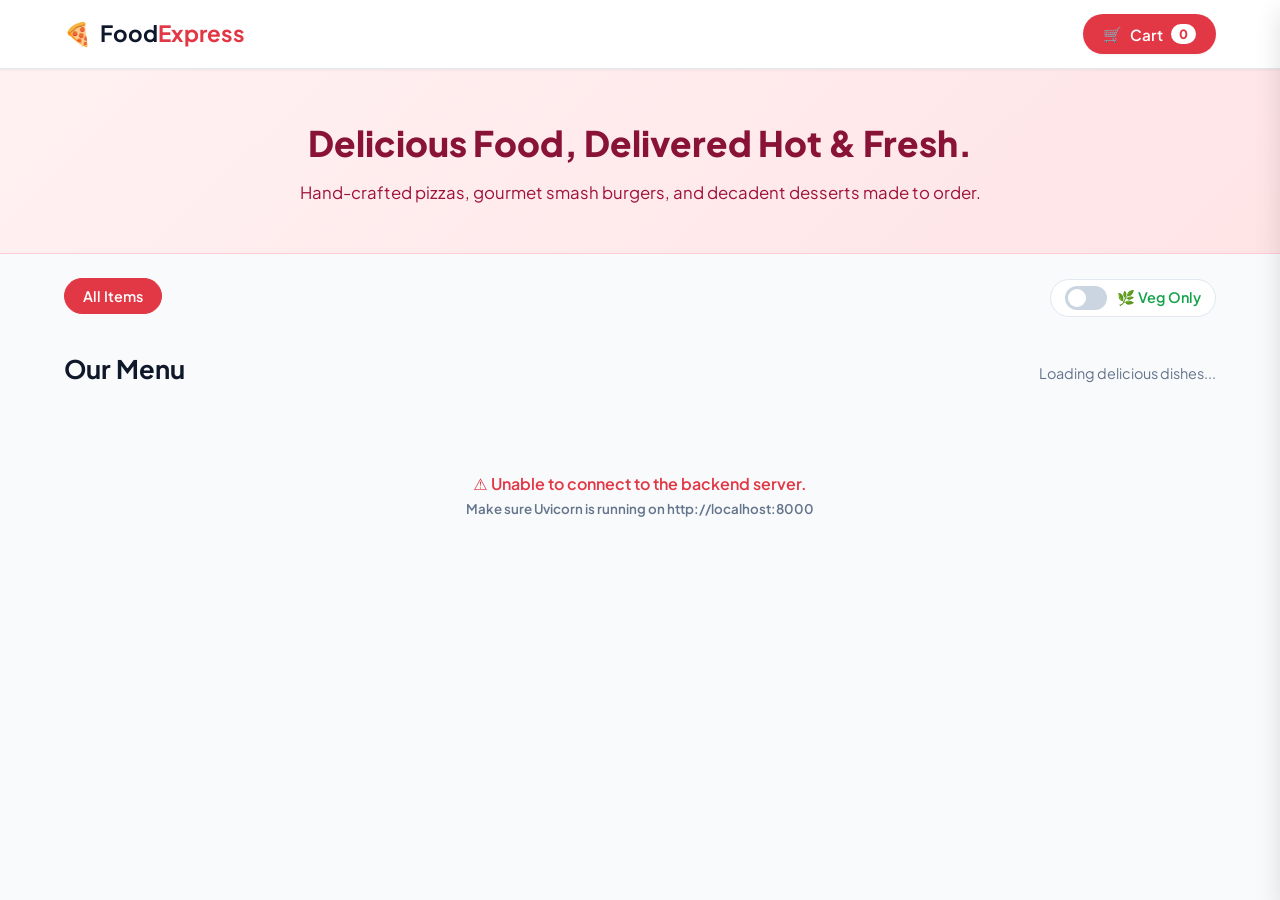
==== frontend/index.html @ b8f6a7b8 "Frontend updated" ====
<!DOCTYPE html>
<html lang="en">

<head>
    <!-- Browser settings and character encoding -->
    <meta charset="UTF-8">
    <meta name="viewport" content="width=device-width, initial-scale=1.0">
    <title>FoodExpress | Fresh & Fast Food Delivery</title>

    <!-- Clean Google Font: Plus Jakarta Sans -->
    <link rel="preconnect" href="https://fonts.googleapis.com">
    <link rel="preconnect" href="https://fonts.gstatic.com" crossorigin>
    <link href="https://fonts.googleapis.com/css2?family=Plus+Jakarta+Sans:wght@400;500;600;700;800&display=swap"
        rel="stylesheet">

    <!-- Link to our CSS stylesheets -->
    <link rel="stylesheet" href="css/style.css">
    <link rel="stylesheet" href="css/responsive.css">
</head>

<body>

    <!-- ========================================================= -->
    <!-- 1. NAVIGATION BAR (Brand Logo + Cart Button)               -->
    <!-- ========================================================= -->
    <header class="navbar">
        <div class="nav-container">
            <a href="index.html" class="brand">
                <span class="brand-icon">🍕</span>
                <span class="brand-name">Food<strong>Express</strong></span>
            </a>

            <!-- Cart Button with an item counter badge -->
            <button id="cart-toggle-btn" class="cart-btn" aria-label="Open Shopping Cart">
                <span class="cart-icon">🛒</span>
                <span class="cart-text">Cart</span>
                <span id="cart-count-badge" class="badge">0</span>
            </button>
        </div>
    </header>

    <!-- ========================================================= -->
    <!-- 2. HERO BANNER                                            -->
    <!-- ========================================================= -->
    <section class="hero-section">
        <div class="hero-content">
            <h1>Delicious Food, Delivered Hot & Fresh.</h1>
            <p>Hand-crafted pizzas, gourmet smash burgers, and decadent desserts made to order.</p>
        </div>
    </section>

    <!-- ========================================================= -->
    <!-- 3. CONTROLS BAR (Category Filter Tabs + Veg Toggle)        -->
    <!-- ========================================================= -->
    <section class="controls-section">
        <div class="controls-container">

            <!-- Category tabs will be rendered here dynamically by menu.js -->
            <nav id="category-tabs" class="category-tabs" aria-label="Food Categories">
                <button class="tab-btn active" data-category-id="">All Items</button>
                <!-- JavaScript will automatically inject our seeded categories here! -->
            </nav>

            <!-- Veg-Only Toggle Switch -->
            <div class="filter-toggle">
                <label class="switch">
                    <input type="checkbox" id="veg-only-checkbox">
                    <span class="slider"></span>
                </label>
                <span class="toggle-label">🌿 Veg Only</span>
            </div>

        </div>
    </section>

    <!-- ========================================================= -->
    <!-- 4. MENU GRID (Where our dishes from MySQL will appear)    -->
    <!-- ========================================================= -->
    <main class="main-content">
        <div class="section-header">
            <h2 id="current-category-title">Our Menu</h2>
            <span id="items-count-label" class="items-count">Loading delicious dishes...</span>
        </div>

        <!-- This empty container will be filled with food cards by menu.js! -->
        <div id="menu-grid" class="menu-grid">
            <!-- Loading state placeholder -->
            <div class="loading-state">
                <p>Connecting to kitchen...</p>
            </div>
        </div>
    </main>

    <!-- ========================================================= -->
    <!-- 5. SHOPPING CART DRAWER (Slides in from the right)         -->
    <!-- ========================================================= -->
    <!-- Background backdrop overlay (dims the screen when cart is open) -->
    <div id="cart-backdrop" class="cart-backdrop hidden"></div>

    <!-- The sliding drawer container -->
    <aside id="cart-drawer" class="cart-drawer closed">

        <!-- Drawer Header -->
        <div class="drawer-header">
            <h3>Your Shopping Cart</h3>
            <button id="close-cart-btn" class="close-btn" aria-label="Close Cart">&times;</button>
        </div>

        <!-- Cart Items List (populated dynamically by cart.js) -->
        <div id="cart-items-container" class="cart-items">
            <div class="empty-cart-state">
                <span class="empty-icon">🍽️</span>
                <p>Your cart is empty.</p>
                <small>Add some tasty dishes from the menu!</small>
            </div>
        </div>

        <!-- Drawer Footer (Pricing Summary & Checkout Link) -->
        <div class="drawer-footer">
            <div class="price-row">
                <span>Subtotal</span>
                <span id="cart-subtotal">$0.00</span>
            </div>
            <div class="price-row">
                <span>Delivery Fee</span>
                <span class="free-delivery">FREE</span>
            </div>
            <div class="price-row total-row">
                <span>Total Amount</span>
                <span id="cart-total">$0.00</span>
            </div>

            <!-- Button leading to the checkout.html page -->
            <a href="checkout.html" id="proceed-checkout-btn" class="place-order-btn">
                <span>Proceed to Checkout • </span>
                <span id="btn-total-amount">$0.00</span>
            </a>
        </div>

    </aside>

    <!-- ========================================================= -->
    <!-- 6. JAVASCRIPT LOGIC (In order of dependency!)              -->
    <!-- ========================================================= -->
    <!-- 1. api.js sets up backend connection -->
    <script src="js/api.js"></script>
    <!-- 2. cart.js manages cart storage & drawer -->
    <script src="js/cart.js"></script>
    <!-- 3. menu.js fetches items from API & renders cards -->
    <script src="js/menu.js"></script>
</body>

</html>
---- frontend/css/style.css ----
/* =============================================================
   1. GLOBAL RESET & DESIGN VARIABLES
   ============================================================= */
/* CSS Variables: A single place to change brand colors and fonts */
:root {
    --primary: #E23744;
    /* Appetizing vibrant restaurant red */
    --primary-hover: #C5222F;
    /* Darker red when hovering buttons */
    --veg-color: #16A34A;
    /* Fresh green for vegetarian food */
    --nonveg-color: #DC2626;
    /* Red badge for non-veg */
    --bg-page: #F8FAFC;
    /* Soft light-gray background */
    --surface: #FFFFFF;
    /* Pure white for cards & navbar */
    --text-main: #0F172A;
    /* Dark slate for readable text */
    --text-muted: #64748B;
    /* Gray for secondary subtitles */
    --border: #E2E8F0;
    /* Subtle dividing border line */
    --shadow-sm: 0 1px 3px rgba(0, 0, 0, 0.06);
    --shadow-md: 0 4px 12px rgba(0, 0, 0, 0.08);
    --shadow-lg: 0 10px 25px rgba(0, 0, 0, 0.12);
    --radius-sm: 8px;
    --radius-md: 12px;
    --radius-lg: 18px;
    --font-family: 'Plus Jakarta Sans', system-ui, -apple-system, sans-serif;
}

/* Universal reset: Makes padding and margins behave consistently */
* {
    margin: 0;
    padding: 0;
    box-sizing: border-box;
}

body {
    font-family: var(--font-family);
    background-color: var(--bg-page);
    color: var(--text-main);
    line-height: 1.5;
    overflow-x: hidden;
}

/* =============================================================
   2. NAVIGATION BAR
   ============================================================= */
.navbar {
    position: sticky;
    top: 0;
    z-index: 100;
    background-color: var(--surface);
    border-bottom: 1px solid var(--border);
    box-shadow: var(--shadow-sm);
}

.nav-container {
    max-width: 1200px;
    margin: 0 auto;
    padding: 14px 24px;
    display: flex;
    /* Flexbox: Logo on left, Cart on right */
    justify-content: space-between;
    /* Pushes them to opposite ends */
    align-items: center;
}

.brand {
    display: flex;
    align-items: center;
    gap: 8px;
    text-decoration: none;
    /* Removes blue underline from link */
    color: var(--text-main);
    font-size: 1.4rem;
    font-weight: 700;
}

.brand strong {
    color: var(--primary);
    /* Highlights "Express" in red */
}

.cart-btn {
    background-color: var(--primary);
    color: white;
    border: none;
    padding: 10px 20px;
    border-radius: 9999px;
    /* Pill-shaped rounded button */
    font-family: inherit;
    font-weight: 600;
    font-size: 0.95rem;
    display: flex;
    align-items: center;
    gap: 8px;
    cursor: pointer;
    box-shadow: var(--shadow-sm);
    transition: background-color 0.2s, transform 0.1s;
}

.cart-btn:hover {
    background-color: var(--primary-hover);
    transform: translateY(-1px);
    /* Subtle lift when mouse hovers */
}

.badge {
    background-color: white;
    color: var(--primary);
    font-size: 0.8rem;
    font-weight: 800;
    padding: 2px 8px;
    border-radius: 9999px;
}

/* =============================================================
   3. HERO BANNER
   ============================================================= */
.hero-section {
    background: linear-gradient(135deg, #FFF1F2 0%, #FFE4E6 100%);
    padding: 48px 24px;
    text-align: center;
    border-bottom: 1px solid #FECDD3;
}

.hero-content {
    max-width: 700px;
    margin: 0 auto;
}

.hero-section h1 {
    font-size: 2.2rem;
    font-weight: 800;
    color: #881337;
    margin-bottom: 10px;
}

.hero-section p {
    color: #9F1239;
    font-size: 1.05rem;
}

/* =============================================================
   4. CONTROLS BAR (Category Tabs & Veg Toggle)
   ============================================================= */
.controls-section {
    max-width: 1200px;
    margin: 24px auto 0;
    padding: 0 24px;
}

.controls-container {
    display: flex;
    justify-content: space-between;
    align-items: center;
    gap: 16px;
    flex-wrap: wrap;
    /* Wraps on smaller mobile screens */
}

.category-tabs {
    display: flex;
    gap: 8px;
    overflow-x: auto;
    padding-bottom: 4px;
}

.tab-btn {
    background: var(--surface);
    border: 1px solid var(--border);
    padding: 8px 18px;
    border-radius: 9999px;
    font-family: inherit;
    font-weight: 600;
    font-size: 0.9rem;
    color: var(--text-muted);
    cursor: pointer;
    white-space: nowrap;
    transition: all 0.2s;
}

.tab-btn:hover {
    border-color: var(--primary);
    color: var(--primary);
}

.tab-btn.active {
    background-color: var(--primary);
    border-color: var(--primary);
    color: white;
    /* Active category tab is red */
}

/* Modern Veg-Only Toggle Switch */
.filter-toggle {
    display: flex;
    align-items: center;
    gap: 10px;
    background: var(--surface);
    padding: 6px 14px;
    border: 1px solid var(--border);
    border-radius: 9999px;
}

.toggle-label {
    font-size: 0.9rem;
    font-weight: 600;
    color: var(--veg-color);
}

.switch {
    position: relative;
    display: inline-block;
    width: 42px;
    height: 24px;
}

.switch input {
    opacity: 0;
    width: 0;
    height: 0;
}

.slider {
    position: absolute;
    cursor: pointer;
    inset: 0;
    background-color: #CBD5E1;
    border-radius: 24px;
    transition: 0.3s;
}

.slider:before {
    position: absolute;
    content: "";
    height: 18px;
    width: 18px;
    left: 3px;
    bottom: 3px;
    background-color: white;
    border-radius: 50%;
    transition: 0.3s;
}

input:checked+.slider {
    background-color: var(--veg-color);
}

input:checked+.slider:before {
    transform: translateX(18px);
    /* Slide circle to the right */
}

/* =============================================================
   5. MENU GRID & DISH CARDS
   ============================================================= */
.main-content {
    max-width: 1200px;
    margin: 32px auto 60px;
    padding: 0 24px;
}

.section-header {
    display: flex;
    justify-content: space-between;
    align-items: baseline;
    margin-bottom: 24px;
}

.section-header h2 {
    font-size: 1.6rem;
    font-weight: 700;
}

.items-count {
    font-size: 0.9rem;
    color: var(--text-muted);
}

/* The Grid: 3-column shelf that auto-adapts to screen width */
.menu-grid {
    display: grid;
    grid-template-columns: repeat(auto-fill, minmax(280px, 1fr));
    gap: 24px;
}

/* Individual Dish Card */
.food-card {
    background-color: var(--surface);
    border: 1px solid var(--border);
    border-radius: var(--radius-md);
    overflow: hidden;
    /* Crops image cleanly to rounded corners */
    box-shadow: var(--shadow-sm);
    display: flex;
    flex-direction: column;
    transition: transform 0.2s, box-shadow 0.2s;
}

.food-card:hover {
    transform: translateY(-4px);
    /* Floating effect on hover */
    box-shadow: var(--shadow-md);
}

.card-img-wrapper {
    position: relative;
    width: 100%;
    height: 190px;
    background-color: #E2E8F0;
}

.card-img {
    width: 100%;
    height: 100%;
    object-fit: cover;
    /* Prevents photo from stretching or distorting */
}

.veg-badge {
    position: absolute;
    top: 12px;
    left: 12px;
    font-size: 0.75rem;
    font-weight: 700;
    padding: 4px 8px;
    border-radius: 6px;
    background: rgba(255, 255, 255, 0.95);
    box-shadow: var(--shadow-sm);
}

.veg-badge.veg {
    color: var(--veg-color);
    border: 1px solid var(--veg-color);
}

.veg-badge.non-veg {
    color: var(--nonveg-color);
    border: 1px solid var(--nonveg-color);
}

.card-body {
    padding: 16px;
    display: flex;
    flex-direction: column;
    flex-grow: 1;
    /* Pushes the button to the bottom evenly */
}

.dish-name {
    font-size: 1.15rem;
    font-weight: 700;
    margin-bottom: 6px;
}

.dish-desc {
    font-size: 0.88rem;
    color: var(--text-muted);
    margin-bottom: 16px;
    flex-grow: 1;
    /* Keeps all card heights uniform */
}

.card-footer {
    display: flex;
    justify-content: space-between;
    align-items: center;
    border-top: 1px solid #F1F5F9;
    padding-top: 12px;
}

.dish-price {
    font-size: 1.25rem;
    font-weight: 800;
    color: var(--text-main);
}

.add-btn {
    background-color: white;
    color: var(--primary);
    border: 1.5px solid var(--primary);
    padding: 8px 18px;
    border-radius: 8px;
    font-family: inherit;
    font-weight: 700;
    font-size: 0.9rem;
    cursor: pointer;
    transition: all 0.2s;
}

.add-btn:hover {
    background-color: var(--primary);
    color: white;
}

/* =============================================================
   6. SLIDING CART DRAWER
   ============================================================= */
.cart-backdrop {
    position: fixed;
    inset: 0;
    background: rgba(15, 23, 42, 0.5);
    /* Dims the background */
    z-index: 200;
    transition: opacity 0.3s;
}

.cart-backdrop.hidden {
    opacity: 0;
    pointer-events: none;
    /* Clicks pass through when hidden */
}

.cart-drawer {
    position: fixed;
    top: 0;
    right: 0;
    width: 100%;
    max-width: 420px;
    height: 100vh;
    background-color: var(--surface);
    box-shadow: var(--shadow-lg);
    z-index: 210;
    display: flex;
    flex-direction: column;
    transition: transform 0.35s cubic-bezier(0.16, 1, 0.3, 1);
}

/* When closed, slide 100% off the right edge of the screen */
.cart-drawer.closed {
    transform: translateX(100%);
}

/* When opened, slide back to position 0 */
.cart-drawer.open {
    transform: translateX(0);
}

.drawer-header {
    padding: 20px 24px;
    display: flex;
    justify-content: space-between;
    align-items: center;
    border-bottom: 1px solid var(--border);
}

.drawer-header h3 {
    font-size: 1.2rem;
    font-weight: 700;
}

.close-btn {
    background: none;
    border: none;
    font-size: 1.6rem;
    color: var(--text-muted);
    cursor: pointer;
}

.cart-items {
    flex-grow: 1;
    overflow-y: auto;
    /* Allows cart to scroll if many items */
    padding: 20px 24px;
}

.cart-item-row {
    display: flex;
    justify-content: space-between;
    align-items: center;
    padding: 12px 0;
    border-bottom: 1px solid #F1F5F9;
}

.item-info h4 {
    font-size: 0.95rem;
    font-weight: 600;
    margin-bottom: 4px;
}

.item-info span {
    font-size: 0.85rem;
    color: var(--text-muted);
}

.qty-controls {
    display: flex;
    align-items: center;
    gap: 8px;
    background: #F1F5F9;
    padding: 4px 8px;
    border-radius: 6px;
}

.qty-btn {
    background: none;
    border: none;
    font-size: 1.1rem;
    font-weight: 700;
    cursor: pointer;
    color: var(--text-main);
    padding: 0 4px;
}

.drawer-footer {
    padding: 20px 24px;
    border-top: 1px solid var(--border);
    background-color: #FAFAFA;
}

.price-row {
    display: flex;
    justify-content: space-between;
    font-size: 0.9rem;
    color: var(--text-muted);
    margin-bottom: 6px;
}

.price-row.total-row {
    font-size: 1.2rem;
    font-weight: 800;
    color: var(--text-main);
    border-top: 1px dashed var(--border);
    padding-top: 10px;
    margin-top: 10px;
    margin-bottom: 16px;
}

.free-delivery {
    color: var(--veg-color);
    font-weight: 700;
}

.place-order-btn {
    display: block;
    width: 100%;
    text-align: center;
    text-decoration: none;
    background-color: var(--primary);
    color: white;
    padding: 14px;
    border-radius: var(--radius-md);
    font-weight: 700;
    font-size: 1.05rem;
    transition: background-color 0.2s;
}

.place-order-btn:hover {
    background-color: var(--primary-hover);
}

.empty-cart-state {
    text-align: center;
    padding: 60px 0;
    color: var(--text-muted);
}

.empty-icon {
    font-size: 3rem;
    display: block;
    margin-bottom: 10px;
}

/* =============================================================
   7. MODAL & UTILITY CLASSES
   ============================================================= */
.hidden {
    display: none !important;
}

.loading-state {
    grid-column: 1 / -1;
    /* Span full width of the grid */
    text-align: center;
    padding: 60px;
    color: var(--text-muted);
    font-weight: 600;
}

/* =============================================================
   8. CHECKOUT PAGE STYLING
   ============================================================= */
.back-link {
    color: var(--text-muted);
    text-decoration: none;
    font-weight: 600;
    font-size: 0.9rem;
    transition: color 0.2s;
}

.back-link:hover {
    color: var(--primary);
}

.checkout-main {
    max-width: 1100px;
    margin: 36px auto 60px;
    padding: 0 24px;
}

.checkout-header {
    margin-bottom: 28px;
}

.checkout-header h1 {
    font-size: 2rem;
    font-weight: 800;
    margin-bottom: 6px;
}

.checkout-header p {
    color: var(--text-muted);
}

.checkout-grid {
    display: grid;
    grid-template-columns: 1.4fr 1fr;
    gap: 32px;
    align-items: start;
}

.checkout-card {
    background: var(--surface);
    border: 1px solid var(--border);
    border-radius: var(--radius-md);
    padding: 24px;
    box-shadow: var(--shadow-sm);
}

.checkout-card h3 {
    font-size: 1.2rem;
    font-weight: 700;
    margin-bottom: 20px;
    padding-bottom: 12px;
    border-bottom: 1px solid #F1F5F9;
}

.form-group {
    margin-bottom: 18px;
}

.form-group label {
    display: block;
    font-size: 0.88rem;
    font-weight: 600;
    color: var(--text-main);
    margin-bottom: 6px;
}

.form-group input,
.form-group textarea {
    width: 100%;
    padding: 11px 14px;
    border: 1.5px solid var(--border);
    border-radius: var(--radius-sm);
    font-family: inherit;
    font-size: 0.95rem;
    color: var(--text-main);
    background: #FCFDFF;
    transition: border-color 0.2s, box-shadow 0.2s;
}

.form-group input:focus,
.form-group textarea:focus {
    outline: none;
    border-color: var(--primary);
    box-shadow: 0 0 0 3px rgba(226, 55, 68, 0.12);
}

.form-row {
    display: grid;
    grid-template-columns: 1fr 1fr;
    gap: 16px;
}

.error-msg {
    color: var(--nonveg-color);
    font-size: 0.8rem;
    margin-top: 4px;
    display: block;
}

.payment-options {
    display: flex;
    flex-direction: column;
    gap: 10px;
}

.payment-option {
    display: flex;
    align-items: center;
    gap: 12px;
    padding: 12px 16px;
    border: 1.5px solid var(--border);
    border-radius: var(--radius-sm);
    cursor: pointer;
    transition: all 0.2s;
}

.payment-option.selected {
    border-color: var(--primary);
    background: #FFF1F2;
}

.payment-option.disabled {
    opacity: 0.5;
    cursor: not-allowed;
}

.payment-icon {
    font-size: 1.3rem;
}

.payment-text {
    font-size: 0.95rem;
    font-weight: 600;
}

.checkout-items-list {
    max-height: 280px;
    overflow-y: auto;
    margin-bottom: 20px;
}

.checkout-item-row {
    display: flex;
    justify-content: space-between;
    align-items: center;
    padding: 10px 0;
    border-bottom: 1px solid #F1F5F9;
}

.checkout-item-info h4 {
    font-size: 0.95rem;
    font-weight: 600;
    margin-bottom: 2px;
}

.checkout-item-info span {
    font-size: 0.85rem;
    color: var(--text-muted);
}

.checkout-item-price {
    font-weight: 700;
    font-size: 0.95rem;
}

.checkout-pricing {
    border-top: 1px solid var(--border);
    padding-top: 14px;
    margin-bottom: 18px;
}

.guarantee-box {
    background: #F8FAFC;
    border: 1px dashed var(--border);
    padding: 12px;
    border-radius: var(--radius-sm);
    display: flex;
    align-items: center;
    gap: 10px;
    color: var(--text-muted);
}

.checkout-submit-btn {
    border: none;
    cursor: pointer;
}
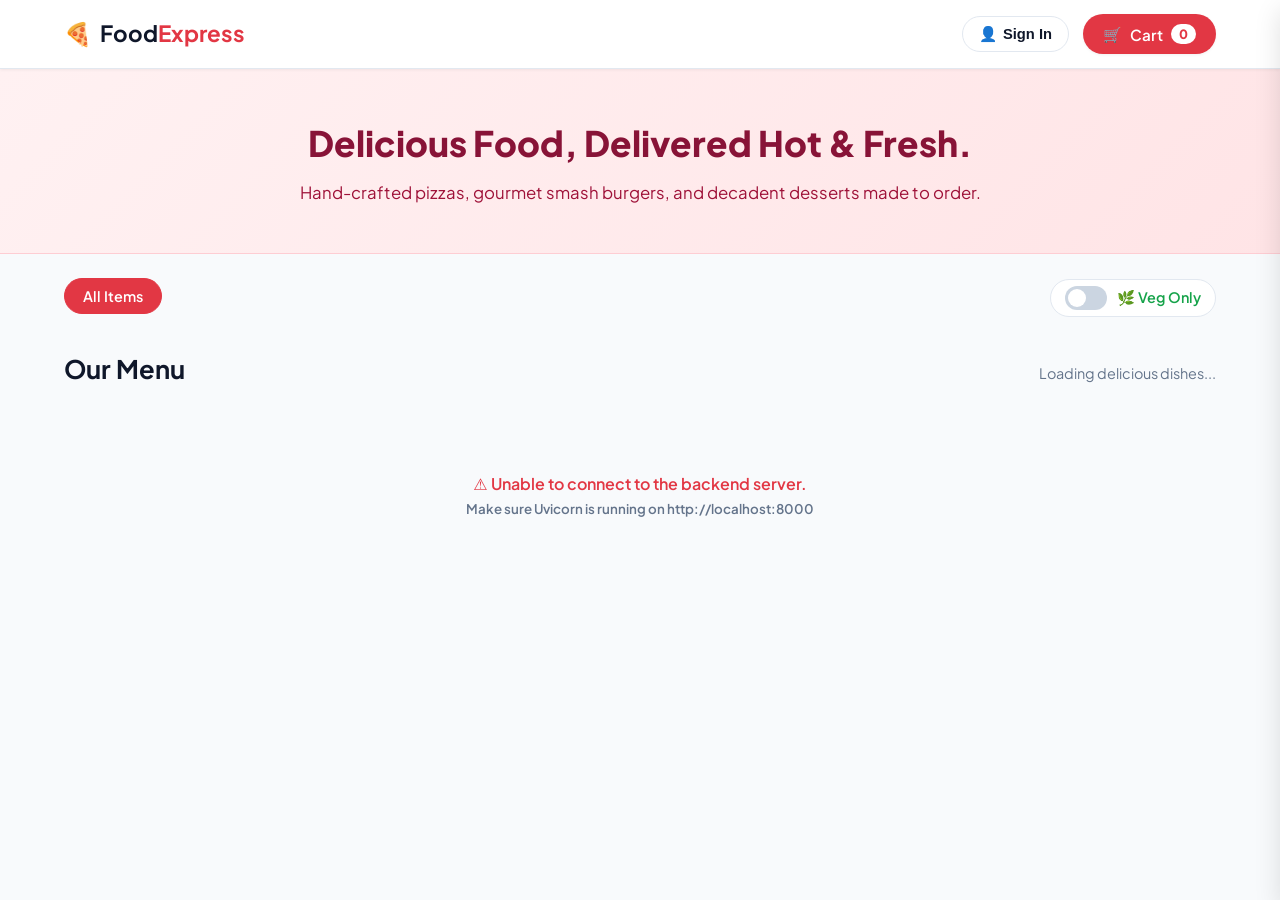
==== commit 665069de: "Added RBAC" ====
--- a/frontend/index.html
+++ b/frontend/index.html
@@ -21,7 +21,7 @@
 <body>
 
     <!-- ========================================================= -->
-    <!-- 1. NAVIGATION BAR (Brand Logo + Cart Button)               -->
+    <!-- 1. NAVIGATION BAR (Brand Logo + User Profile + Cart)       -->
     <!-- ========================================================= -->
     <header class="navbar">
         <div class="nav-container">
@@ -30,12 +30,23 @@
                 <span class="brand-name">Food<strong>Express</strong></span>
             </a>
 
-            <!-- Cart Button with an item counter badge -->
-            <button id="cart-toggle-btn" class="cart-btn" aria-label="Open Shopping Cart">
-                <span class="cart-icon">🛒</span>
-                <span class="cart-text">Cart</span>
-                <span id="cart-count-badge" class="badge">0</span>
-            </button>
+            <!-- Right-side actions: User Account + Cart -->
+            <div class="nav-actions">
+                <!-- Dynamically populated by auth.js: shows Sign In OR User Profile Dropdown -->
+                <div id="auth-nav-container">
+                    <button id="open-auth-btn" class="btn-login">
+                        <span>👤</span>
+                        <span>Sign In</span>
+                    </button>
+                </div>
+
+                <!-- Cart Button with an item counter badge -->
+                <button id="cart-toggle-btn" class="cart-btn" aria-label="Open Shopping Cart">
+                    <span class="cart-icon">🛒</span>
+                    <span class="cart-text">Cart</span>
+                    <span id="cart-count-badge" class="badge">0</span>
+                </button>
+            </div>
         </div>
     </header>
 
@@ -58,7 +69,6 @@
             <!-- Category tabs will be rendered here dynamically by menu.js -->
             <nav id="category-tabs" class="category-tabs" aria-label="Food Categories">
                 <button class="tab-btn active" data-category-id="">All Items</button>
-                <!-- JavaScript will automatically inject our seeded categories here! -->
             </nav>
 
             <!-- Veg-Only Toggle Switch -->
@@ -82,9 +92,8 @@
             <span id="items-count-label" class="items-count">Loading delicious dishes...</span>
         </div>
 
-        <!-- This empty container will be filled with food cards by menu.js! -->
+        <!-- Populated with food cards by menu.js -->
         <div id="menu-grid" class="menu-grid">
-            <!-- Loading state placeholder -->
             <div class="loading-state">
                 <p>Connecting to kitchen...</p>
             </div>
@@ -94,19 +103,14 @@
     <!-- ========================================================= -->
     <!-- 5. SHOPPING CART DRAWER (Slides in from the right)         -->
     <!-- ========================================================= -->
-    <!-- Background backdrop overlay (dims the screen when cart is open) -->
     <div id="cart-backdrop" class="cart-backdrop hidden"></div>
 
-    <!-- The sliding drawer container -->
     <aside id="cart-drawer" class="cart-drawer closed">
-
-        <!-- Drawer Header -->
         <div class="drawer-header">
             <h3>Your Shopping Cart</h3>
             <button id="close-cart-btn" class="close-btn" aria-label="Close Cart">&times;</button>
         </div>
 
-        <!-- Cart Items List (populated dynamically by cart.js) -->
         <div id="cart-items-container" class="cart-items">
             <div class="empty-cart-state">
                 <span class="empty-icon">🍽️</span>
@@ -115,7 +119,6 @@
             </div>
         </div>
 
-        <!-- Drawer Footer (Pricing Summary & Checkout Link) -->
         <div class="drawer-footer">
             <div class="price-row">
                 <span>Subtotal</span>
@@ -130,23 +133,87 @@
                 <span id="cart-total">$0.00</span>
             </div>
 
-            <!-- Button leading to the checkout.html page -->
             <a href="checkout.html" id="proceed-checkout-btn" class="place-order-btn">
                 <span>Proceed to Checkout • </span>
                 <span id="btn-total-amount">$0.00</span>
             </a>
         </div>
-
     </aside>
 
     <!-- ========================================================= -->
-    <!-- 6. JAVASCRIPT LOGIC (In order of dependency!)              -->
-    <!-- ========================================================= -->
-    <!-- 1. api.js sets up backend connection -->
+    <!-- 6. AUTHENTICATION POPUP MODAL (LOGIN & SIGN UP)           -->
+    <!-- ========================================================= -->
+    <div id="auth-modal" class="modal-backdrop">
+        <div class="modal-dialog">
+            <button id="close-auth-modal-btn" class="modal-close-btn" aria-label="Close">&times;</button>
+
+            <!-- Tab switches: Sign In vs Sign Up -->
+            <div class="modal-tabs">
+                <button id="tab-login-btn" class="modal-tab-btn active">Sign In</button>
+                <button id="tab-register-btn" class="modal-tab-btn">Create Account</button>
+            </div>
+
+            <div class="modal-body">
+                <!-- Error banner if credentials fail -->
+                <div id="auth-error-banner" class="auth-error-banner"></div>
+
+                <!-- 1. LOGIN FORM -->
+                <form id="login-form" class="auth-form">
+                    <div class="form-field">
+                        <label for="login-email">Email Address</label>
+                        <input type="email" id="login-email" required placeholder="alice@example.com">
+                    </div>
+                    <div class="form-field">
+                        <label for="login-password">Password</label>
+                        <input type="password" id="login-password" required placeholder="••••••••">
+                    </div>
+                    <button type="submit" class="btn-auth-submit">Sign In</button>
+
+                    <!-- 1-Click Quick Demo Buttons -->
+                    <div class="demo-accounts-box">
+                        <span class="demo-title">⚡ 1-Click Demo Login</span>
+                        <div class="demo-pills">
+                            <button type="button" class="demo-pill" id="demo-customer-btn">👤 Customer (Alice)</button>
+                            <button type="button" class="demo-pill admin" id="demo-admin-btn">🍳 Kitchen Staff
+                                (Admin)</button>
+                        </div>
+                    </div>
+                </form>
+
+                <!-- 2. REGISTRATION FORM (Hidden by default) -->
+                <form id="register-form" class="auth-form hidden">
+                    <div class="form-field">
+                        <label for="reg-name">Full Name</label>
+                        <input type="text" id="reg-name" required placeholder="Your Name">
+                    </div>
+                    <div class="form-field">
+                        <label for="reg-email">Email Address</label>
+                        <input type="email" id="reg-email" required placeholder="you@example.com">
+                    </div>
+                    <div class="form-field">
+                        <label for="reg-phone">Phone Number (Optional)</label>
+                        <input type="tel" id="reg-phone" placeholder="9876543210">
+                    </div>
+                    <div class="form-field">
+                        <label for="reg-password">Password (Min 6 characters)</label>
+                        <input type="password" id="reg-password" required minlength="6" placeholder="••••••••">
+                    </div>
+                    <button type="submit" class="btn-auth-submit">Create Account</button>
+                </form>
+            </div>
+        </div>
+    </div>
+
+    <!-- ========================================================= -->
+    <!-- 7. JAVASCRIPT LOGIC (In order of dependency!)              -->
+    <!-- ========================================================= -->
+    <!-- 1. api.js sets up backend connection & JWT session -->
     <script src="js/api.js"></script>
-    <!-- 2. cart.js manages cart storage & drawer -->
+    <!-- 2. auth.js manages login popup and user navbar -->
+    <script src="js/auth.js"></script>
+    <!-- 3. cart.js manages cart storage & drawer -->
     <script src="js/cart.js"></script>
-    <!-- 3. menu.js fetches items from API & renders cards -->
+    <!-- 4. menu.js fetches items from API & renders cards -->
     <script src="js/menu.js"></script>
 </body>
 
--- a/frontend/css/style.css
+++ b/frontend/css/style.css
@@ -770,4 +770,578 @@
 .checkout-submit-btn {
     border: none;
     cursor: pointer;
+}
+
+/* =============================================================
+   9. ORDER TRACKING PAGE STYLING
+   ============================================================= */
+.tracking-main {
+    max-width: 1000px;
+    margin: 36px auto 60px;
+    padding: 0 24px;
+}
+
+.tracking-header {
+    text-align: center;
+    margin-bottom: 32px;
+}
+
+.success-badge {
+    display: inline-block;
+    background: #ECFDF5;
+    color: var(--veg-color);
+    font-weight: 700;
+    font-size: 0.9rem;
+    padding: 6px 14px;
+    border-radius: 9999px;
+    border: 1px solid #A7F3D0;
+    margin-bottom: 12px;
+}
+
+.tracking-header h1 {
+    font-size: 2.2rem;
+    font-weight: 800;
+    margin-bottom: 6px;
+}
+
+.tracking-header p {
+    color: var(--text-muted);
+}
+
+/* 4-Stage Stepper */
+.stepper-card {
+    background: var(--surface);
+    border: 1px solid var(--border);
+    border-radius: var(--radius-md);
+    padding: 32px 24px;
+    margin-bottom: 32px;
+    box-shadow: var(--shadow-sm);
+}
+
+.stepper-track {
+    display: flex;
+    align-items: center;
+    justify-content: space-between;
+    max-width: 800px;
+    margin: 0 auto;
+}
+
+.step-item {
+    display: flex;
+    flex-direction: column;
+    align-items: center;
+    text-align: center;
+    gap: 8px;
+    opacity: 0.4;
+    transition: opacity 0.3s;
+}
+
+.step-item.active {
+    opacity: 1;
+}
+
+.step-circle {
+    width: 52px;
+    height: 52px;
+    border-radius: 50%;
+    background: #F1F5F9;
+    border: 2px solid #CBD5E1;
+    display: flex;
+    align-items: center;
+    justify-content: center;
+    font-size: 1.5rem;
+    transition: all 0.3s;
+}
+
+.step-item.active .step-circle {
+    background: #FFF1F2;
+    border-color: var(--primary);
+    transform: scale(1.08);
+}
+
+.step-label strong {
+    display: block;
+    font-size: 0.95rem;
+    color: var(--text-main);
+}
+
+.step-label small {
+    font-size: 0.78rem;
+    color: var(--text-muted);
+}
+
+.step-line {
+    flex-grow: 1;
+    height: 3px;
+    background: #E2E8F0;
+    margin: 0 12px;
+    position: relative;
+    top: -16px;
+}
+
+.step-line.active {
+    background: var(--primary);
+}
+
+/* Tracking Details & Receipt Grid */
+.tracking-details-grid {
+    display: grid;
+    grid-template-columns: 1fr 1fr;
+    gap: 28px;
+}
+
+.tracking-card {
+    background: var(--surface);
+    border: 1px solid var(--border);
+    border-radius: var(--radius-md);
+    padding: 24px;
+    box-shadow: var(--shadow-sm);
+}
+
+.tracking-card h3 {
+    font-size: 1.2rem;
+    font-weight: 700;
+    margin-bottom: 18px;
+    padding-bottom: 10px;
+    border-bottom: 1px solid #F1F5F9;
+}
+
+.details-list {
+    display: flex;
+    flex-direction: column;
+    gap: 14px;
+}
+
+.detail-row {
+    display: flex;
+    flex-direction: column;
+    gap: 2px;
+}
+
+.detail-label {
+    font-size: 0.82rem;
+    font-weight: 600;
+    color: var(--text-muted);
+    text-transform: uppercase;
+    letter-spacing: 0.5px;
+}
+
+.receipt-items-list {
+    display: flex;
+    flex-direction: column;
+    gap: 12px;
+    margin-bottom: 20px;
+}
+
+.receipt-item-row {
+    display: flex;
+    justify-content: space-between;
+    align-items: center;
+    padding: 8px 0;
+    border-bottom: 1px solid #F8FAFC;
+}
+
+.receipt-item-row small {
+    display: block;
+    color: var(--text-muted);
+}
+
+.receipt-total-box {
+    border-top: 1px solid var(--border);
+    padding-top: 14px;
+}
+
+/* =============================================================
+   12. AUTHENTICATION MODAL & USER NAVBAR STYLES
+   ============================================================= */
+
+/* Navbar right-side actions container (Auth + Cart side by side) */
+.nav-actions {
+    display: flex;
+    align-items: center;
+    gap: 14px;
+}
+
+/* Sign In button in navbar */
+.btn-login {
+    background-color: transparent;
+    color: var(--text-main);
+    border: 1px solid var(--border);
+    padding: 8px 16px;
+    font-size: 0.92rem;
+    font-weight: 600;
+    border-radius: 999px;
+    cursor: pointer;
+    transition: all 0.2s ease;
+    display: flex;
+    align-items: center;
+    gap: 6px;
+}
+
+.btn-login:hover {
+    background-color: #F1F5F9;
+    border-color: #CBD5E1;
+}
+
+/* User Profile button in navbar (Shown when logged in) */
+.user-menu-container {
+    position: relative;
+}
+
+.user-menu-btn {
+    background-color: #F1F5F9;
+    border: 1px solid var(--border);
+    padding: 6px 14px 6px 8px;
+    border-radius: 999px;
+    display: flex;
+    align-items: center;
+    gap: 8px;
+    cursor: pointer;
+    font-weight: 600;
+    font-size: 0.9rem;
+    color: var(--text-main);
+    transition: background 0.2s ease;
+}
+
+.user-menu-btn:hover {
+    background-color: #E2E8F0;
+}
+
+.user-avatar {
+    width: 28px;
+    height: 28px;
+    background-color: var(--primary);
+    color: white;
+    border-radius: 50%;
+    display: flex;
+    align-items: center;
+    justify-content: center;
+    font-size: 0.8rem;
+    font-weight: 700;
+}
+
+/* Dropdown Menu attached to User Profile */
+.user-dropdown {
+    position: absolute;
+    top: calc(100% + 8px);
+    right: 0;
+    width: 210px;
+    background-color: var(--surface);
+    border: 1px solid var(--border);
+    border-radius: var(--radius-md);
+    box-shadow: var(--shadow-lg);
+    padding: 8px 0;
+    display: none;
+    /* Toggled by JavaScript */
+    flex-direction: column;
+    z-index: 1000;
+}
+
+.user-dropdown.show {
+    display: flex;
+}
+
+.dropdown-header {
+    padding: 10px 16px;
+    border-bottom: 1px solid var(--border);
+}
+
+.dropdown-user-name {
+    font-weight: 700;
+    font-size: 0.95rem;
+    color: var(--text-main);
+}
+
+.dropdown-user-email {
+    font-size: 0.78rem;
+    color: var(--text-muted);
+    word-break: break-all;
+}
+
+.dropdown-item {
+    padding: 10px 16px;
+    color: var(--text-main);
+    text-decoration: none;
+    font-size: 0.9rem;
+    font-weight: 500;
+    display: flex;
+    align-items: center;
+    gap: 10px;
+    transition: background 0.15s ease;
+    cursor: pointer;
+    background: none;
+    border: none;
+    width: 100%;
+    text-align: left;
+}
+
+.dropdown-item:hover {
+    background-color: #F8FAFC;
+    color: var(--primary);
+}
+
+.dropdown-item.admin-link {
+    color: #7C3AED;
+    font-weight: 600;
+}
+
+.dropdown-item.admin-link:hover {
+    background-color: #F5F3FF;
+}
+
+.dropdown-divider {
+    height: 1px;
+    background-color: var(--border);
+    margin: 6px 0;
+}
+
+.dropdown-item.logout {
+    color: var(--nonveg-color);
+}
+
+.dropdown-item.logout:hover {
+    background-color: #FEF2F2;
+}
+
+/* =============================================================
+   13. AUTH POPUP MODAL (LOGIN & REGISTRATION)
+   ============================================================= */
+
+.modal-backdrop {
+    position: fixed;
+    top: 0;
+    left: 0;
+    width: 100vw;
+    height: 100vh;
+    background-color: rgba(15, 23, 42, 0.6);
+    backdrop-filter: blur(4px);
+    z-index: 2000;
+    display: flex;
+    align-items: center;
+    justify-content: center;
+    opacity: 0;
+    visibility: hidden;
+    transition: opacity 0.25s ease, visibility 0.25s ease;
+}
+
+.modal-backdrop.open {
+    opacity: 1;
+    visibility: visible;
+}
+
+.modal-dialog {
+    background-color: var(--surface);
+    width: 90%;
+    max-width: 420px;
+    border-radius: var(--radius-lg);
+    box-shadow: var(--shadow-lg);
+    overflow: hidden;
+    transform: translateY(20px) scale(0.97);
+    transition: transform 0.25s cubic-bezier(0.16, 1, 0.3, 1);
+}
+
+.modal-backdrop.open .modal-dialog {
+    transform: translateY(0) scale(1);
+}
+
+/* Modal Tab Header (Sign In vs Register toggle) */
+.modal-tabs {
+    display: flex;
+    border-bottom: 1px solid var(--border);
+    background-color: #F8FAFC;
+}
+
+.modal-tab-btn {
+    flex: 1;
+    padding: 14px;
+    background: transparent;
+    border: none;
+    border-bottom: 2px solid transparent;
+    font-size: 0.95rem;
+    font-weight: 600;
+    color: var(--text-muted);
+    cursor: pointer;
+    transition: all 0.2s ease;
+}
+
+.modal-tab-btn.active {
+    color: var(--primary);
+    border-bottom-color: var(--primary);
+    background-color: var(--surface);
+}
+
+.modal-body {
+    padding: 24px;
+}
+
+.modal-close-btn {
+    position: absolute;
+    top: 14px;
+    right: 16px;
+    background: transparent;
+    border: none;
+    font-size: 1.5rem;
+    color: var(--text-muted);
+    cursor: pointer;
+    line-height: 1;
+}
+
+.modal-close-btn:hover {
+    color: var(--text-main);
+}
+
+/* Form Styles inside Modal */
+.auth-form {
+    display: flex;
+    flex-direction: column;
+    gap: 14px;
+}
+
+.auth-form.hidden {
+    display: none;
+}
+
+.form-field {
+    display: flex;
+    flex-direction: column;
+    gap: 6px;
+}
+
+.form-field label {
+    font-size: 0.85rem;
+    font-weight: 600;
+    color: var(--text-main);
+}
+
+.form-field input {
+    padding: 10px 14px;
+    border: 1px solid var(--border);
+    border-radius: var(--radius-sm);
+    font-family: inherit;
+    font-size: 0.95rem;
+    outline: none;
+    transition: border-color 0.2s ease, box-shadow 0.2s ease;
+}
+
+.form-field input:focus {
+    border-color: var(--primary);
+    box-shadow: 0 0 0 3px rgba(226, 55, 68, 0.15);
+}
+
+/* Error message banner inside modal */
+.auth-error-banner {
+    background-color: #FEF2F2;
+    border: 1px solid #FCA5A5;
+    color: #991B1B;
+    padding: 10px 14px;
+    border-radius: var(--radius-sm);
+    font-size: 0.88rem;
+    display: none;
+}
+
+.auth-error-banner.show {
+    display: block;
+}
+
+.btn-auth-submit {
+    background-color: var(--primary);
+    color: white;
+    border: none;
+    padding: 12px;
+    border-radius: var(--radius-sm);
+    font-size: 1rem;
+    font-weight: 700;
+    cursor: pointer;
+    margin-top: 6px;
+    transition: background 0.2s ease;
+}
+
+.btn-auth-submit:hover {
+    background-color: var(--primary-hover);
+}
+
+/* Demo account shortcut pills (allows 1-click test logins!) */
+.demo-accounts-box {
+    margin-top: 18px;
+    padding-top: 14px;
+    border-top: 1px dashed var(--border);
+    display: flex;
+    flex-direction: column;
+    gap: 8px;
+}
+
+.demo-title {
+    font-size: 0.78rem;
+    font-weight: 700;
+    color: var(--text-muted);
+    text-transform: uppercase;
+    letter-spacing: 0.5px;
+}
+
+.demo-pills {
+    display: flex;
+    gap: 8px;
+}
+
+.demo-pill {
+    flex: 1;
+    background-color: #F1F5F9;
+    border: 1px solid var(--border);
+    padding: 6px 8px;
+    border-radius: var(--radius-sm);
+    font-size: 0.78rem;
+    cursor: pointer;
+    text-align: center;
+    font-weight: 600;
+    transition: all 0.2s ease;
+}
+
+.demo-pill:hover {
+    background-color: #E2E8F0;
+    border-color: #CBD5E1;
+}
+
+.demo-pill.admin {
+    color: #6D28D9;
+    background-color: #F5F3FF;
+    border-color: #DDD6FE;
+}
+
+.demo-pill.admin:hover {
+    background-color: #EDE9FE;
+}
+
+/* =============================================================
+   14. SHARED STATUS BADGES (Customer History & Kitchen Portal)
+   ============================================================= */
+.status-pill {
+    display: inline-flex;
+    align-items: center;
+    gap: 5px;
+    padding: 4px 10px;
+    border-radius: 999px;
+    font-size: 0.78rem;
+    font-weight: 700;
+    text-transform: uppercase;
+    letter-spacing: 0.5px;
+}
+
+.status-pending {
+    background-color: #FEF3C7;
+    color: #92400E;
+}
+
+.status-preparing {
+    background-color: #DBEAFE;
+    color: #1E40AF;
+}
+
+.status-out_for_delivery {
+    background-color: #E0E7FF;
+    color: #3730A3;
+}
+
+.status-delivered {
+    background-color: #DCFCE7;
+    color: #166534;
 }
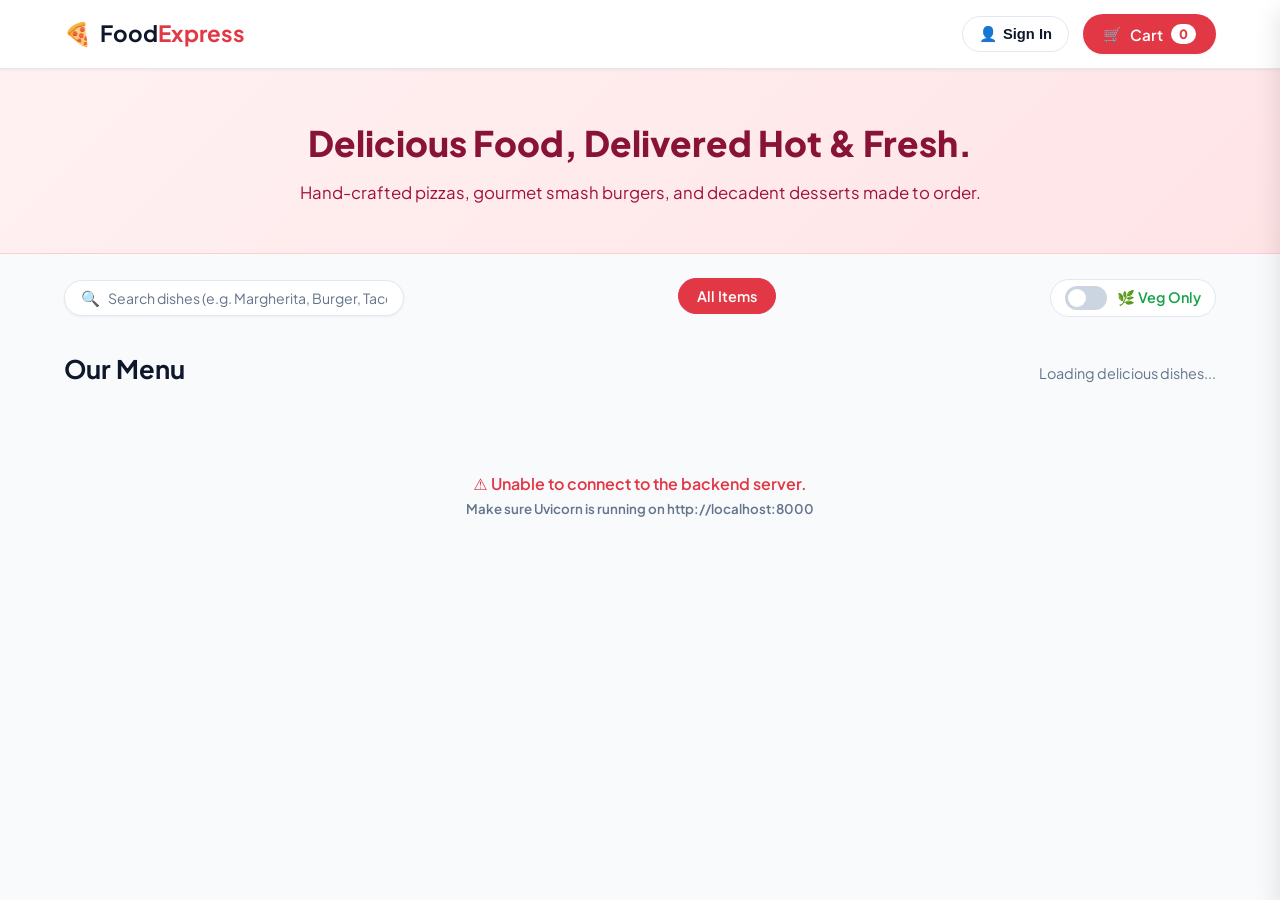
==== commit fc1ee00b: "Updated admin UI" ====
--- a/frontend/index.html
+++ b/frontend/index.html
@@ -12,6 +12,9 @@
     <link rel="preconnect" href="https://fonts.gstatic.com" crossorigin>
     <link href="https://fonts.googleapis.com/css2?family=Plus+Jakarta+Sans:wght@400;500;600;700;800&display=swap"
         rel="stylesheet">
+
+    <!-- Official Google Identity Services SDK -->
+    <script src="https://accounts.google.com/gsi/client" async defer></script>
 
     <!-- Link to our CSS stylesheets -->
     <link rel="stylesheet" href="css/style.css">
@@ -61,10 +64,20 @@
     </section>
 
     <!-- ========================================================= -->
-    <!-- 3. CONTROLS BAR (Category Filter Tabs + Veg Toggle)        -->
+    <!-- 3. CONTROLS BAR (Search + Category Filter Tabs + Veg Toggle) -->
     <!-- ========================================================= -->
     <section class="controls-section">
         <div class="controls-container">
+
+            <!-- Real-time Live Menu Dish Search Bar -->
+            <div class="search-box">
+                <span class="search-icon">🔍</span>
+                <input type="text" id="dish-search-input"
+                    placeholder="Search dishes (e.g. Margherita, Burger, Tacos)..." autocomplete="off"
+                    aria-label="Search dishes">
+                <button type="button" id="clear-search-btn" class="clear-search-btn hidden"
+                    aria-label="Clear search">&times;</button>
+            </div>
 
             <!-- Category tabs will be rendered here dynamically by menu.js -->
             <nav id="category-tabs" class="category-tabs" aria-label="Food Categories">
@@ -92,7 +105,7 @@
             <span id="items-count-label" class="items-count">Loading delicious dishes...</span>
         </div>
 
-        <!-- Populated with food cards by menu.js -->
+        <!-- Populated with 80 food cards by menu.js -->
         <div id="menu-grid" class="menu-grid">
             <div class="loading-state">
                 <p>Connecting to kitchen...</p>
@@ -141,65 +154,46 @@
     </aside>
 
     <!-- ========================================================= -->
-    <!-- 6. AUTHENTICATION POPUP MODAL (LOGIN & SIGN UP)           -->
+    <!-- 6. AUTHENTICATION POPUP MODAL (PURE GOOGLE SSO)           -->
     <!-- ========================================================= -->
     <div id="auth-modal" class="modal-backdrop">
-        <div class="modal-dialog">
+        <div class="modal-dialog sso-modal-dialog">
             <button id="close-auth-modal-btn" class="modal-close-btn" aria-label="Close">&times;</button>
 
-            <!-- Tab switches: Sign In vs Sign Up -->
-            <div class="modal-tabs">
-                <button id="tab-login-btn" class="modal-tab-btn active">Sign In</button>
-                <button id="tab-register-btn" class="modal-tab-btn">Create Account</button>
-            </div>
-
-            <div class="modal-body">
-                <!-- Error banner if credentials fail -->
+            <div class="modal-body sso-modal-body">
+                <!-- Clean Brand Header & Informative Subtitle -->
+                <div class="sso-header">
+                    <span class="sso-brand-icon">🍕</span>
+                    <h2 class="sso-title">Welcome to FoodExpress</h2>
+                    <p class="sso-subtitle">
+                        Sign in with your verified Google account to track live orders and manage your deliveries.
+                    </p>
+                </div>
+
+                <!-- Error banner if verification fails -->
                 <div id="auth-error-banner" class="auth-error-banner"></div>
 
-                <!-- 1. LOGIN FORM -->
-                <form id="login-form" class="auth-form">
-                    <div class="form-field">
-                        <label for="login-email">Email Address</label>
-                        <input type="email" id="login-email" required placeholder="alice@example.com">
-                    </div>
-                    <div class="form-field">
-                        <label for="login-password">Password</label>
-                        <input type="password" id="login-password" required placeholder="••••••••">
-                    </div>
-                    <button type="submit" class="btn-auth-submit">Sign In</button>
-
-                    <!-- 1-Click Quick Demo Buttons -->
-                    <div class="demo-accounts-box">
-                        <span class="demo-title">⚡ 1-Click Demo Login</span>
-                        <div class="demo-pills">
-                            <button type="button" class="demo-pill" id="demo-customer-btn">👤 Customer (Alice)</button>
-                            <button type="button" class="demo-pill admin" id="demo-admin-btn">🍳 Kitchen Staff
-                                (Admin)</button>
-                        </div>
-                    </div>
-                </form>
-
-                <!-- 2. REGISTRATION FORM (Hidden by default) -->
-                <form id="register-form" class="auth-form hidden">
-                    <div class="form-field">
-                        <label for="reg-name">Full Name</label>
-                        <input type="text" id="reg-name" required placeholder="Your Name">
-                    </div>
-                    <div class="form-field">
-                        <label for="reg-email">Email Address</label>
-                        <input type="email" id="reg-email" required placeholder="you@example.com">
-                    </div>
-                    <div class="form-field">
-                        <label for="reg-phone">Phone Number (Optional)</label>
-                        <input type="tel" id="reg-phone" placeholder="9876543210">
-                    </div>
-                    <div class="form-field">
-                        <label for="reg-password">Password (Min 6 characters)</label>
-                        <input type="password" id="reg-password" required minlength="6" placeholder="••••••••">
-                    </div>
-                    <button type="submit" class="btn-auth-submit">Create Account</button>
-                </form>
+                <!-- Primary 1-Click Google SSO Button -->
+                <div class="google-auth-box">
+                    <button type="button" id="google-signin-btn" class="btn-google-sso">
+                        <svg class="google-icon" viewBox="0 0 48 48" width="22" height="22">
+                            <path fill="#EA4335"
+                                d="M24 9.5c3.54 0 6.71 1.22 9.21 3.6l6.85-6.85C35.9 2.38 30.47 0 24 0 14.62 0 6.51 5.38 2.56 13.22l7.98 6.19C12.43 13.72 17.74 9.5 24 9.5z" />
+                            <path fill="#4285F4"
+                                d="M46.98 24.55c0-1.57-.15-3.09-.38-4.55H24v9.02h12.94c-.58 2.96-2.26 5.48-4.78 7.18l7.73 6c4.51-4.18 7.09-10.36 7.09-17.65z" />
+                            <path fill="#FBBC05"
+                                d="M10.53 28.59c-.48-1.45-.76-2.99-.76-4.59s.27-3.14.76-4.59l-7.98-6.19C.92 16.46 0 20.12 0 24c0 3.88.92 7.54 2.56 10.79l7.97-6.2z" />
+                            <path fill="#34A853"
+                                d="M24 48c6.48 0 11.93-2.13 15.89-5.81l-7.73-6c-2.15 1.45-4.92 2.3-8.16 2.3-6.26 0-11.57-4.22-13.47-9.91l-7.98 6.19C6.51 42.62 14.62 48 24 48z" />
+                        </svg>
+                        <span>Continue with Google</span>
+                    </button>
+                </div>
+
+                <div class="sso-trust-badge">
+                    <span>🔒</span>
+                    <span>Protected by Google Identity Services • No passwords stored</span>
+                </div>
             </div>
         </div>
     </div>
@@ -207,13 +201,9 @@
     <!-- ========================================================= -->
     <!-- 7. JAVASCRIPT LOGIC (In order of dependency!)              -->
     <!-- ========================================================= -->
-    <!-- 1. api.js sets up backend connection & JWT session -->
     <script src="js/api.js"></script>
-    <!-- 2. auth.js manages login popup and user navbar -->
     <script src="js/auth.js"></script>
-    <!-- 3. cart.js manages cart storage & drawer -->
     <script src="js/cart.js"></script>
-    <!-- 4. menu.js fetches items from API & renders cards -->
     <script src="js/menu.js"></script>
 </body>
 
--- a/frontend/css/style.css
+++ b/frontend/css/style.css
@@ -145,7 +145,7 @@
 }
 
 /* =============================================================
-   4. CONTROLS BAR (Category Tabs & Veg Toggle)
+   4. CONTROLS BAR (Search Bar, Category Tabs & Veg Toggle)
    ============================================================= */
 .controls-section {
     max-width: 1200px;
@@ -159,14 +159,83 @@
     align-items: center;
     gap: 16px;
     flex-wrap: wrap;
-    /* Wraps on smaller mobile screens */
-}
-
+}
+
+/* --- Real-Time Live Menu Search Bar --- */
+.search-box {
+    position: relative;
+    display: flex;
+    align-items: center;
+    min-width: 260px;
+    max-width: 340px;
+    flex: 1 1 260px;
+    background: var(--surface);
+    border: 1px solid var(--border);
+    border-radius: 9999px;
+    padding: 6px 16px;
+    transition: border-color 0.2s ease, box-shadow 0.2s ease;
+    box-shadow: var(--shadow-sm);
+}
+
+.search-box:focus-within {
+    border-color: var(--primary);
+    box-shadow: 0 0 0 3px rgba(226, 55, 68, 0.12);
+}
+
+.search-icon {
+    font-size: 0.95rem;
+    margin-right: 8px;
+    color: var(--text-muted);
+    user-select: none;
+}
+
+.search-box input {
+    width: 100%;
+    border: none;
+    outline: none;
+    background: transparent;
+    font-family: inherit;
+    font-size: 0.9rem;
+    color: var(--text-main);
+}
+
+.search-box input::placeholder {
+    color: var(--text-muted);
+    font-size: 0.88rem;
+}
+
+.clear-search-btn {
+    background: none;
+    border: none;
+    cursor: pointer;
+    font-size: 1.25rem;
+    color: var(--text-muted);
+    padding: 0 4px;
+    line-height: 1;
+    transition: color 0.15s ease;
+}
+
+.clear-search-btn:hover {
+    color: var(--primary);
+}
+
+.clear-search-btn.hidden {
+    display: none;
+}
+
+/* --- Category Navigation Tabs --- */
 .category-tabs {
     display: flex;
     gap: 8px;
     overflow-x: auto;
     padding-bottom: 4px;
+    scrollbar-width: none;
+    /* Firefox */
+}
+
+.category-tabs::-webkit-scrollbar {
+    display: none;
+    /* Chrome, Safari, Edge */
 }
 
 .tab-btn {
@@ -192,10 +261,9 @@
     background-color: var(--primary);
     border-color: var(--primary);
     color: white;
-    /* Active category tab is red */
-}
-
-/* Modern Veg-Only Toggle Switch */
+}
+
+/* --- Modern Veg-Only Toggle Switch --- */
 .filter-toggle {
     display: flex;
     align-items: center;
@@ -252,7 +320,30 @@
 
 input:checked+.slider:before {
     transform: translateX(18px);
-    /* Slide circle to the right */
+}
+
+/* --- Mobile Responsiveness for Controls Bar (Screens <= 768px) --- */
+@media (max-width: 768px) {
+    .controls-container {
+        flex-direction: column;
+        align-items: stretch;
+        gap: 12px;
+    }
+
+    .search-box {
+        max-width: 100%;
+        min-width: 100%;
+    }
+
+    .category-tabs {
+        width: 100%;
+        overflow-x: auto;
+        -webkit-overflow-scrolling: touch;
+    }
+
+    .filter-toggle {
+        align-self: flex-start;
+    }
 }
 
 /* =============================================================
@@ -1018,6 +1109,15 @@
     justify-content: center;
     font-size: 0.8rem;
     font-weight: 700;
+    overflow: hidden;
+    /* Ensures circular crop for Google profile photos! */
+}
+
+.user-avatar img {
+    width: 100%;
+    height: 100%;
+    border-radius: 50%;
+    object-fit: cover;
 }
 
 /* Dropdown Menu attached to User Profile */
@@ -1260,55 +1360,170 @@
     background-color: var(--primary-hover);
 }
 
-/* Demo account shortcut pills (allows 1-click test logins!) */
-.demo-accounts-box {
-    margin-top: 18px;
-    padding-top: 14px;
-    border-top: 1px dashed var(--border);
-    display: flex;
-    flex-direction: column;
-    gap: 8px;
-}
-
-.demo-title {
+/* =============================================================
+   13. AUTH POPUP MODAL (PURE GOOGLE SINGLE SIGN-ON)
+   ============================================================= */
+
+.modal-backdrop {
+    position: fixed;
+    top: 0;
+    left: 0;
+    width: 100vw;
+    height: 100vh;
+    background-color: rgba(15, 23, 42, 0.65);
+    backdrop-filter: blur(5px);
+    z-index: 2000;
+    display: flex;
+    align-items: center;
+    justify-content: center;
+    opacity: 0;
+    visibility: hidden;
+    transition: opacity 0.25s ease, visibility 0.25s ease;
+}
+
+.modal-backdrop.open {
+    opacity: 1;
+    visibility: visible;
+}
+
+.sso-modal-dialog {
+    position: relative;
+    background-color: var(--surface);
+    width: 90%;
+    max-width: 400px;
+    border-radius: var(--radius-lg);
+    box-shadow: 0 20px 40px -15px rgba(0, 0, 0, 0.25);
+    overflow: hidden;
+    transform: translateY(20px) scale(0.97);
+    transition: transform 0.25s cubic-bezier(0.16, 1, 0.3, 1);
+    border: 1px solid var(--border);
+}
+
+.modal-backdrop.open .sso-modal-dialog {
+    transform: translateY(0) scale(1);
+}
+
+.modal-close-btn {
+    position: absolute;
+    top: 14px;
+    right: 16px;
+    background: transparent;
+    border: none;
+    font-size: 1.6rem;
+    color: var(--text-muted);
+    cursor: pointer;
+    line-height: 1;
+    transition: color 0.15s ease;
+}
+
+.modal-close-btn:hover {
+    color: var(--text-main);
+}
+
+.sso-modal-body {
+    padding: 36px 28px 28px;
+    text-align: center;
+}
+
+.sso-header {
+    margin-bottom: 24px;
+}
+
+.sso-brand-icon {
+    display: inline-block;
+    font-size: 3rem;
+    margin-bottom: 12px;
+    animation: bounce-subtle 2s infinite ease-in-out;
+}
+
+@keyframes bounce-subtle {
+
+    0%,
+    100% {
+        transform: translateY(0);
+    }
+
+    50% {
+        transform: translateY(-4px);
+    }
+}
+
+.sso-title {
+    font-size: 1.45rem;
+    font-weight: 800;
+    color: var(--text-main);
+    margin-bottom: 8px;
+}
+
+.sso-subtitle {
+    font-size: 0.9rem;
+    color: var(--text-muted);
+    line-height: 1.5;
+}
+
+.google-auth-box {
+    margin-bottom: 20px;
+}
+
+.btn-google-sso {
+    width: 100%;
+    display: flex;
+    align-items: center;
+    justify-content: center;
+    gap: 12px;
+    padding: 13px 20px;
+    background-color: #FFFFFF;
+    border: 1px solid #DADCE0;
+    border-radius: var(--radius-md);
+    color: #3C4043;
+    font-family: inherit;
+    font-size: 0.95rem;
+    font-weight: 600;
+    cursor: pointer;
+    box-shadow: 0 1px 3px rgba(0, 0, 0, 0.08);
+    transition: background-color 0.2s ease, box-shadow 0.2s ease, border-color 0.2s ease;
+}
+
+.btn-google-sso:hover {
+    background-color: #F8FAFC;
+    border-color: #C2E7FF;
+    box-shadow: 0 4px 12px rgba(66, 133, 244, 0.15);
+}
+
+.btn-google-sso:active {
+    background-color: #EEEEEE;
+    transform: scale(0.99);
+}
+
+.google-icon {
+    display: block;
+    flex-shrink: 0;
+}
+
+.sso-trust-badge {
     font-size: 0.78rem;
-    font-weight: 700;
     color: var(--text-muted);
-    text-transform: uppercase;
-    letter-spacing: 0.5px;
-}
-
-.demo-pills {
-    display: flex;
-    gap: 8px;
-}
-
-.demo-pill {
-    flex: 1;
-    background-color: #F1F5F9;
-    border: 1px solid var(--border);
-    padding: 6px 8px;
+    display: flex;
+    align-items: center;
+    justify-content: center;
+    gap: 6px;
+    line-height: 1.4;
+}
+
+.auth-error-banner {
+    background-color: #FEF2F2;
+    border: 1px solid #FCA5A5;
+    color: #991B1B;
+    padding: 10px 14px;
     border-radius: var(--radius-sm);
-    font-size: 0.78rem;
-    cursor: pointer;
-    text-align: center;
-    font-weight: 600;
-    transition: all 0.2s ease;
-}
-
-.demo-pill:hover {
-    background-color: #E2E8F0;
-    border-color: #CBD5E1;
-}
-
-.demo-pill.admin {
-    color: #6D28D9;
-    background-color: #F5F3FF;
-    border-color: #DDD6FE;
-}
-
-.demo-pill.admin:hover {
-    background-color: #EDE9FE;
+    font-size: 0.88rem;
+    margin-bottom: 16px;
+    display: none;
+    text-align: left;
+}
+
+.auth-error-banner.show {
+    display: block;
 }
 
 /* =============================================================
@@ -1344,4 +1559,1104 @@
 .status-delivered {
     background-color: #DCFCE7;
     color: #166534;
+}
+
+/* =============================================================
+   15. LIVE GPS ROUTE & TELEMETRY MAP STYLING (Phase 4)
+   ============================================================= */
+
+/* Main Map Card Container */
+.map-card {
+    background: var(--surface);
+    border: 1px solid var(--border);
+    border-radius: var(--radius-md);
+    margin-bottom: 28px;
+    overflow: hidden;
+    box-shadow: var(--shadow-sm);
+}
+
+.map-header {
+    padding: 16px 24px;
+    display: flex;
+    justify-content: space-between;
+    align-items: center;
+    background: #FFFFFF;
+    border-bottom: 1px solid var(--border);
+}
+
+.map-title {
+    margin: 0;
+    font-size: 1.15rem;
+    font-weight: 700;
+}
+
+.map-status-desc {
+    font-size: 0.86rem;
+    color: var(--text-muted);
+}
+
+/* Pulsing Real-Time WebSocket Telemetry Pill */
+.live-status-pill {
+    display: inline-flex;
+    align-items: center;
+    gap: 8px;
+    padding: 6px 14px;
+    border-radius: 9999px;
+    font-size: 0.85rem;
+    font-weight: 700;
+    background: #EEF2FF;
+    color: #4F46E5;
+}
+
+/* Radar Pulse Indicator Dot */
+.live-pulse-dot {
+    width: 8px;
+    height: 8px;
+    border-radius: 50%;
+    background: #22C55E;
+    box-shadow: 0 0 0 0 rgba(34, 197, 94, 0.7);
+    animation: pulse-green 1.8s infinite;
+}
+
+@keyframes pulse-green {
+    0% {
+        transform: scale(0.95);
+        box-shadow: 0 0 0 0 rgba(34, 197, 94, 0.7);
+    }
+
+    70% {
+        transform: scale(1);
+        box-shadow: 0 0 0 8px rgba(34, 197, 94, 0);
+    }
+
+    100% {
+        transform: scale(0.95);
+        box-shadow: 0 0 0 0 rgba(34, 197, 94, 0);
+    }
+}
+
+/* Leaflet Map Canvas Container */
+#tracking-map {
+    height: 380px;
+    width: 100%;
+    z-index: 10;
+}
+
+/* Footer Info Bar (Kitchen coords + Haversine distance) */
+.map-footer {
+    padding: 12px 24px;
+    background: #F8FAFC;
+    border-top: 1px solid var(--border);
+    font-size: 0.86rem;
+    color: var(--text-muted);
+    display: flex;
+    justify-content: space-between;
+    align-items: center;
+}
+
+/* Custom Emoji Map Markers */
+.custom-map-icon {
+    display: flex;
+    align-items: center;
+    justify-content: center;
+    border-radius: 50%;
+    border: 2px solid #FFFFFF;
+    box-shadow: 0 4px 10px rgba(0, 0, 0, 0.25);
+    font-size: 18px;
+    cursor: pointer;
+}
+
+.icon-kitchen {
+    background: #E23744;
+    color: white;
+    width: 36px;
+    height: 36px;
+}
+
+.icon-customer {
+    background: #16A34A;
+    color: white;
+    width: 36px;
+    height: 36px;
+}
+
+.icon-rider {
+    background: #4F46E5;
+    color: white;
+    width: 42px;
+    height: 42px;
+    font-size: 22px;
+    box-shadow: 0 4px 14px rgba(79, 70, 229, 0.45);
+    transition: all 0.5s ease-in-out;
+}
+
+/* =============================================================
+   14. RESTAURANT OPERATIONS COMMAND CENTER & KDS (ADMIN)
+   ============================================================= */
+
+/* Dark slate operations backdrop to reduce eye strain in busy kitchens */
+body.admin-portal-body {
+    background-color: #0B0F19;
+    color: #F1F5F9;
+    min-height: 100vh;
+}
+
+/* Operations Topbar */
+.admin-topbar {
+    background: #111827;
+    border-bottom: 1px solid #1F2937;
+    position: sticky;
+    top: 0;
+    z-index: 100;
+    padding: 14px 24px;
+    box-shadow: 0 4px 20px rgba(0, 0, 0, 0.45);
+}
+
+.admin-topbar-container {
+    max-width: 1440px;
+    margin: 0 auto;
+    display: flex;
+    justify-content: space-between;
+    align-items: center;
+}
+
+.admin-brand-cluster {
+    display: flex;
+    align-items: center;
+    gap: 14px;
+}
+
+.admin-brand-link {
+    display: flex;
+    align-items: center;
+    gap: 8px;
+    text-decoration: none;
+    color: #FFFFFF;
+    font-size: 1.25rem;
+    font-weight: 700;
+}
+
+.admin-brand-title strong {
+    color: var(--primary);
+}
+
+.admin-badge-ops {
+    background: rgba(239, 68, 68, 0.15);
+    color: #F87171;
+    border: 1px solid rgba(239, 68, 68, 0.35);
+    padding: 3px 10px;
+    border-radius: 9999px;
+    font-size: 0.72rem;
+    font-weight: 700;
+    text-transform: uppercase;
+    letter-spacing: 0.05em;
+}
+
+/* Live Kitchen Pulse Indicator */
+.admin-live-pulse {
+    display: flex;
+    align-items: center;
+    gap: 8px;
+    font-size: 0.8rem;
+    font-weight: 600;
+    color: #34D399;
+    background: rgba(16, 185, 129, 0.1);
+    border: 1px solid rgba(16, 185, 129, 0.25);
+    padding: 4px 12px;
+    border-radius: 9999px;
+}
+
+.pulse-green-dot {
+    width: 8px;
+    height: 8px;
+    background: #10B981;
+    border-radius: 50%;
+    box-shadow: 0 0 0 0 rgba(16, 185, 129, 0.7);
+    animation: pulseGreenBeacon 2s infinite;
+}
+
+@keyframes pulseGreenBeacon {
+    0% {
+        box-shadow: 0 0 0 0 rgba(16, 185, 129, 0.7);
+    }
+
+    70% {
+        box-shadow: 0 0 0 8px rgba(16, 185, 129, 0);
+    }
+
+    100% {
+        box-shadow: 0 0 0 0 rgba(16, 185, 129, 0);
+    }
+}
+
+.admin-actions-cluster {
+    display: flex;
+    align-items: center;
+    gap: 14px;
+}
+
+/* Direct switcher to switch back to customer store */
+.btn-storefront-switch {
+    display: inline-flex;
+    align-items: center;
+    gap: 8px;
+    padding: 8px 16px;
+    background: #1E293B;
+    border: 1px solid #334155;
+    color: #CBD5E1;
+    border-radius: 8px;
+    text-decoration: none;
+    font-size: 0.85rem;
+    font-weight: 600;
+    transition: all 0.2s ease;
+}
+
+.btn-storefront-switch:hover {
+    background: #334155;
+    color: #FFFFFF;
+    border-color: #475569;
+}
+
+/* Access Denied Guard Box (403) */
+.admin-access-denied {
+    min-height: 80vh;
+    display: flex;
+    align-items: center;
+    justify-content: center;
+    padding: 24px;
+}
+
+.denied-card {
+    background: #111827;
+    border: 1px solid #374151;
+    border-radius: 16px;
+    padding: 40px;
+    max-width: 520px;
+    text-align: center;
+    box-shadow: 0 20px 40px rgba(0, 0, 0, 0.5);
+}
+
+.denied-icon {
+    font-size: 3.2rem;
+    display: block;
+    margin-bottom: 16px;
+}
+
+.denied-card h2 {
+    font-size: 1.5rem;
+    color: #F87171;
+    margin-bottom: 12px;
+    font-weight: 700;
+}
+
+.denied-card p {
+    color: #94A3B8;
+    font-size: 0.95rem;
+    line-height: 1.6;
+    margin-bottom: 24px;
+}
+
+.denied-actions {
+    display: flex;
+    gap: 12px;
+    justify-content: center;
+}
+
+.btn-denied-return {
+    padding: 10px 18px;
+    border-radius: 8px;
+    background: #1F2937;
+    color: #E2E8F0;
+    text-decoration: none;
+    font-weight: 600;
+    font-size: 0.9rem;
+    transition: background 0.2s;
+}
+
+.btn-denied-return:hover {
+    background: #374151;
+}
+
+.btn-denied-login {
+    padding: 10px 18px;
+    border-radius: 8px;
+    background: var(--primary);
+    color: #FFFFFF;
+    border: none;
+    font-weight: 600;
+    font-size: 0.9rem;
+    cursor: pointer;
+    transition: background 0.2s;
+}
+
+.btn-denied-login:hover {
+    background: var(--primary-hover);
+}
+
+/* Main Operations Container */
+.admin-main-container {
+    max-width: 1440px;
+    margin: 28px auto 80px;
+    padding: 0 24px;
+}
+
+/* 4 Executive KPI Metric Cards */
+.admin-metrics-ribbon {
+    display: grid;
+    grid-template-columns: repeat(auto-fit, minmax(240px, 1fr));
+    gap: 20px;
+    margin-bottom: 28px;
+}
+
+.metric-card {
+    background: #111827;
+    border: 1px solid #1F2937;
+    border-radius: 14px;
+    padding: 20px 22px;
+    display: flex;
+    align-items: center;
+    gap: 18px;
+    box-shadow: 0 4px 15px rgba(0, 0, 0, 0.25);
+    transition: transform 0.2s ease, border-color 0.2s ease;
+}
+
+.metric-card:hover {
+    transform: translateY(-2px);
+    border-color: #374151;
+}
+
+.metric-icon-wrap {
+    width: 54px;
+    height: 54px;
+    border-radius: 12px;
+    display: flex;
+    align-items: center;
+    justify-content: center;
+    font-size: 1.6rem;
+    flex-shrink: 0;
+}
+
+.metric-icon-wrap.bg-green {
+    background: rgba(16, 185, 129, 0.15);
+    border: 1px solid rgba(16, 185, 129, 0.3);
+}
+
+.metric-icon-wrap.bg-blue {
+    background: rgba(59, 130, 246, 0.15);
+    border: 1px solid rgba(59, 130, 246, 0.3);
+}
+
+.metric-icon-wrap.bg-orange {
+    background: rgba(249, 115, 22, 0.15);
+    border: 1px solid rgba(249, 115, 22, 0.3);
+}
+
+.metric-icon-wrap.bg-purple {
+    background: rgba(168, 85, 247, 0.15);
+    border: 1px solid rgba(168, 85, 247, 0.3);
+}
+
+.metric-details {
+    display: flex;
+    flex-direction: column;
+}
+
+.metric-label {
+    font-size: 0.78rem;
+    font-weight: 600;
+    text-transform: uppercase;
+    letter-spacing: 0.05em;
+    color: #94A3B8;
+    margin-bottom: 4px;
+}
+
+.metric-details h3 {
+    font-size: 1.65rem;
+    font-weight: 800;
+    color: #FFFFFF;
+    line-height: 1.1;
+    margin-bottom: 4px;
+    font-family: monospace;
+}
+
+.metric-sub {
+    font-size: 0.74rem;
+    color: #64748B;
+    font-weight: 500;
+}
+
+/* Console Navigation Bar */
+.admin-controls-bar {
+    display: flex;
+    justify-content: space-between;
+    align-items: center;
+    flex-wrap: wrap;
+    gap: 14px;
+    margin-bottom: 24px;
+    padding-bottom: 16px;
+    border-bottom: 1px solid #1F2937;
+}
+
+.admin-mode-tabs {
+    display: flex;
+    gap: 8px;
+    background: #111827;
+    padding: 4px;
+    border-radius: 10px;
+    border: 1px solid #1F2937;
+}
+
+.admin-mode-btn {
+    display: inline-flex;
+    align-items: center;
+    gap: 8px;
+    padding: 10px 18px;
+    border-radius: 8px;
+    border: none;
+    background: transparent;
+    color: #94A3B8;
+    font-size: 0.9rem;
+    font-weight: 600;
+    cursor: pointer;
+    transition: all 0.2s ease;
+}
+
+.admin-mode-btn:hover {
+    color: #F1F5F9;
+    background: rgba(255, 255, 255, 0.05);
+}
+
+.admin-mode-btn.active {
+    background: var(--primary);
+    color: #FFFFFF;
+    font-weight: 700;
+    box-shadow: 0 2px 8px rgba(226, 55, 68, 0.35);
+}
+
+.admin-utility-controls {
+    display: flex;
+    align-items: center;
+    gap: 10px;
+}
+
+.btn-util-sound,
+.btn-util-refresh {
+    display: inline-flex;
+    align-items: center;
+    gap: 8px;
+    padding: 9px 15px;
+    border-radius: 8px;
+    background: #1E293B;
+    border: 1px solid #334155;
+    color: #E2E8F0;
+    font-size: 0.85rem;
+    font-weight: 600;
+    cursor: pointer;
+    transition: all 0.2s ease;
+}
+
+.btn-util-sound:hover,
+.btn-util-refresh:hover {
+    background: #334155;
+    border-color: #475569;
+}
+
+.btn-util-sound.sound-off {
+    opacity: 0.6;
+    color: #94A3B8;
+}
+
+/* KDS Filter Toolbar */
+.kds-filter-toolbar {
+    display: flex;
+    justify-content: space-between;
+    align-items: center;
+    flex-wrap: wrap;
+    gap: 14px;
+    margin-bottom: 22px;
+}
+
+.kds-status-filters {
+    display: flex;
+    flex-wrap: wrap;
+    gap: 8px;
+}
+
+.order-filter-btn {
+    padding: 8px 15px;
+    border-radius: 8px;
+    background: #111827;
+    border: 1px solid #1F2937;
+    color: #94A3B8;
+    font-size: 0.82rem;
+    font-weight: 600;
+    cursor: pointer;
+    transition: all 0.2s ease;
+}
+
+.order-filter-btn:hover {
+    border-color: #374151;
+    color: #F1F5F9;
+}
+
+.order-filter-btn.active {
+    background: #2563EB;
+    border-color: #2563EB;
+    color: #FFFFFF;
+    font-weight: 700;
+}
+
+.kds-search-box {
+    display: flex;
+    align-items: center;
+    gap: 8px;
+    background: #111827;
+    border: 1px solid #1F2937;
+    border-radius: 8px;
+    padding: 8px 14px;
+    width: 320px;
+}
+
+.kds-search-box input {
+    background: transparent;
+    border: none;
+    outline: none;
+    color: #F1F5F9;
+    font-size: 0.85rem;
+    width: 100%;
+}
+
+.kds-search-box input::placeholder {
+    color: #64748B;
+}
+
+/* KDS Tickets Grid */
+.kds-tickets-grid {
+    display: grid;
+    grid-template-columns: repeat(auto-fill, minmax(360px, 1fr));
+    gap: 20px;
+}
+
+/* KDS Order Ticket Card */
+.kds-ticket-card {
+    background: #111827;
+    border: 1px solid #1F2937;
+    border-radius: 14px;
+    padding: 20px;
+    display: flex;
+    flex-direction: column;
+    justify-content: space-between;
+    position: relative;
+    overflow: hidden;
+    box-shadow: 0 6px 18px rgba(0, 0, 0, 0.35);
+    transition: transform 0.2s ease, box-shadow 0.2s ease;
+}
+
+.kds-ticket-card:hover {
+    transform: translateY(-2px);
+    box-shadow: 0 10px 25px rgba(0, 0, 0, 0.45);
+}
+
+/* Color-coded Status Top Stripe */
+.kds-ticket-card.kds-status-pending {
+    border-top: 4px solid #EAB308;
+}
+
+.kds-ticket-card.kds-status-preparing {
+    border-top: 4px solid #F97316;
+}
+
+.kds-ticket-card.kds-status-delivering {
+    border-top: 4px solid #3B82F6;
+}
+
+.kds-ticket-card.kds-status-delivered {
+    border-top: 4px solid #10B981;
+}
+
+.kds-ticket-card.kds-status-cancelled {
+    border-top: 4px solid #64748B;
+    opacity: 0.65;
+}
+
+/* Ticket Header */
+.ticket-header {
+    display: flex;
+    justify-content: space-between;
+    align-items: flex-start;
+    margin-bottom: 12px;
+}
+
+.ticket-id-wrap {
+    display: flex;
+    align-items: center;
+    gap: 8px;
+}
+
+.ticket-id {
+    font-size: 1.15rem;
+    font-weight: 800;
+    color: #FFFFFF;
+    font-family: monospace;
+}
+
+.ticket-time-ago {
+    font-size: 0.72rem;
+    color: #94A3B8;
+    background: #1E293B;
+    padding: 3px 8px;
+    border-radius: 6px;
+    font-weight: 600;
+}
+
+.ticket-badge {
+    padding: 4px 10px;
+    border-radius: 6px;
+    font-size: 0.72rem;
+    font-weight: 700;
+    text-transform: uppercase;
+    letter-spacing: 0.04em;
+}
+
+.badge-pending {
+    background: rgba(234, 179, 8, 0.15);
+    color: #FACC15;
+    border: 1px solid rgba(234, 179, 8, 0.3);
+}
+
+.badge-preparing {
+    background: rgba(249, 115, 22, 0.15);
+    color: #FB923C;
+    border: 1px solid rgba(249, 115, 22, 0.3);
+}
+
+.badge-delivering {
+    background: rgba(59, 130, 246, 0.15);
+    color: #60A5FA;
+    border: 1px solid rgba(59, 130, 246, 0.3);
+}
+
+.badge-delivered {
+    background: rgba(16, 185, 129, 0.15);
+    color: #34D399;
+    border: 1px solid rgba(16, 185, 129, 0.3);
+}
+
+.badge-cancelled {
+    background: rgba(100, 116, 139, 0.15);
+    color: #94A3B8;
+    border: 1px solid rgba(100, 116, 139, 0.3);
+}
+
+/* Customer Details Block */
+.ticket-customer-info {
+    background: #0B0F19;
+    border: 1px solid #1E293B;
+    border-radius: 8px;
+    padding: 10px 12px;
+    margin-bottom: 14px;
+    font-size: 0.82rem;
+}
+
+.ticket-customer-info .customer-name {
+    font-weight: 700;
+    color: #E2E8F0;
+    margin-bottom: 3px;
+}
+
+.ticket-customer-info .customer-meta {
+    color: #64748B;
+    font-size: 0.76rem;
+    display: flex;
+    flex-direction: column;
+    gap: 2px;
+}
+
+/* Items List Inside Ticket */
+.ticket-items-list {
+    margin-bottom: 16px;
+    border-top: 1px dashed #1F2937;
+    padding-top: 10px;
+    max-height: 180px;
+    overflow-y: auto;
+}
+
+.ticket-item-row {
+    display: flex;
+    justify-content: space-between;
+    align-items: center;
+    padding: 5px 0;
+    font-size: 0.85rem;
+}
+
+.ticket-item-qty {
+    background: #1E293B;
+    color: #38BDF8;
+    font-weight: 700;
+    font-size: 0.75rem;
+    padding: 2px 7px;
+    border-radius: 4px;
+    margin-right: 8px;
+    font-family: monospace;
+}
+
+.ticket-item-name {
+    color: #CBD5E1;
+    font-weight: 500;
+}
+
+.ticket-item-price {
+    color: #94A3B8;
+    font-family: monospace;
+    font-size: 0.82rem;
+}
+
+/* Ticket Total & Payment Summary */
+.ticket-footer-summary {
+    display: flex;
+    justify-content: space-between;
+    align-items: center;
+    padding-top: 12px;
+    border-top: 1px solid #1F2937;
+    margin-bottom: 14px;
+}
+
+.ticket-pay-badge {
+    font-size: 0.72rem;
+    padding: 3px 8px;
+    border-radius: 4px;
+    font-weight: 600;
+    text-transform: uppercase;
+}
+
+.ticket-pay-paid {
+    background: rgba(16, 185, 129, 0.1);
+    color: #34D399;
+    border: 1px solid rgba(16, 185, 129, 0.25);
+}
+
+.ticket-pay-pending {
+    background: rgba(234, 179, 8, 0.1);
+    color: #FACC15;
+    border: 1px solid rgba(234, 179, 8, 0.25);
+}
+
+.ticket-total-price {
+    font-size: 1.2rem;
+    font-weight: 800;
+    color: #FFFFFF;
+    font-family: monospace;
+}
+
+/* Action Progression Buttons */
+.ticket-actions-bar {
+    display: flex;
+    gap: 8px;
+}
+
+.btn-kds-action {
+    flex: 1;
+    padding: 10px 14px;
+    border-radius: 8px;
+    border: none;
+    font-weight: 700;
+    font-size: 0.85rem;
+    cursor: pointer;
+    display: flex;
+    align-items: center;
+    justify-content: center;
+    gap: 6px;
+    transition: all 0.2s ease;
+}
+
+.btn-kds-cook {
+    background: #F97316;
+    color: #FFFFFF;
+    box-shadow: 0 4px 12px rgba(249, 115, 22, 0.3);
+}
+
+.btn-kds-cook:hover {
+    background: #EA580C;
+}
+
+.btn-kds-dispatch {
+    background: #2563EB;
+    color: #FFFFFF;
+    box-shadow: 0 4px 12px rgba(37, 99, 235, 0.3);
+}
+
+.btn-kds-dispatch:hover {
+    background: #1D4ED8;
+}
+
+.btn-kds-deliver {
+    background: #10B981;
+    color: #FFFFFF;
+    box-shadow: 0 4px 12px rgba(16, 185, 129, 0.3);
+}
+
+.btn-kds-deliver:hover {
+    background: #059669;
+}
+
+.btn-kds-cancel {
+    background: transparent;
+    border: 1px solid #334155;
+    color: #94A3B8;
+    padding: 8px 12px;
+    border-radius: 8px;
+    cursor: pointer;
+    font-size: 0.8rem;
+    font-weight: 600;
+    transition: all 0.2s ease;
+}
+
+.btn-kds-cancel:hover {
+    border-color: #EF4444;
+    color: #EF4444;
+    background: rgba(239, 68, 68, 0.08);
+}
+
+/* =============================================================
+   INVENTORY & 80-DISH STOCK CENTER (VIEW 2)
+   ============================================================= */
+
+.inventory-card-panel {
+    background: #111827;
+    border: 1px solid #1F2937;
+    border-radius: 16px;
+    padding: 24px;
+    box-shadow: 0 6px 20px rgba(0, 0, 0, 0.35);
+}
+
+.inventory-panel-header {
+    display: flex;
+    justify-content: space-between;
+    align-items: center;
+    flex-wrap: wrap;
+    gap: 16px;
+    margin-bottom: 24px;
+    padding-bottom: 16px;
+    border-bottom: 1px solid #1F2937;
+}
+
+.panel-title {
+    font-size: 1.35rem;
+    font-weight: 800;
+    color: #FFFFFF;
+}
+
+.panel-sub {
+    color: #94A3B8;
+    font-size: 0.85rem;
+    margin-top: 4px;
+}
+
+.inventory-search-wrap {
+    display: flex;
+    align-items: center;
+    gap: 8px;
+    background: #0B0F19;
+    border: 1px solid #1E293B;
+    border-radius: 8px;
+    padding: 8px 14px;
+    width: 280px;
+}
+
+.inventory-search-wrap input {
+    background: transparent;
+    border: none;
+    outline: none;
+    color: #F1F5F9;
+    font-size: 0.85rem;
+    width: 100%;
+}
+
+.inventory-search-wrap input::placeholder {
+    color: #64748B;
+}
+
+.inventory-table-responsive {
+    overflow-x: auto;
+}
+
+/* Clean Operations Table */
+.admin-table {
+    width: 100%;
+    border-collapse: collapse;
+    text-align: left;
+    font-size: 0.86rem;
+}
+
+.admin-table th {
+    padding: 12px 16px;
+    background: #0B0F19;
+    color: #94A3B8;
+    font-weight: 700;
+    text-transform: uppercase;
+    font-size: 0.72rem;
+    letter-spacing: 0.05em;
+    border-bottom: 1px solid #1F2937;
+}
+
+.admin-table td {
+    padding: 14px 16px;
+    border-bottom: 1px solid #1F2937;
+    color: #CBD5E1;
+    vertical-align: middle;
+}
+
+.admin-table tr:hover {
+    background: rgba(255, 255, 255, 0.02);
+}
+
+.dish-thumb-cell {
+    display: flex;
+    align-items: center;
+    gap: 12px;
+}
+
+.dish-thumb-img {
+    width: 44px;
+    height: 44px;
+    border-radius: 8px;
+    object-fit: cover;
+    border: 1px solid #1E293B;
+}
+
+.dish-name-cell {
+    font-weight: 700;
+    color: #FFFFFF;
+    font-size: 0.9rem;
+}
+
+.dish-desc-sub {
+    font-size: 0.75rem;
+    color: #64748B;
+    max-width: 320px;
+    white-space: nowrap;
+    overflow: hidden;
+    text-overflow: ellipsis;
+}
+
+.diet-pill {
+    padding: 2px 7px;
+    border-radius: 4px;
+    font-size: 0.7rem;
+    font-weight: 700;
+}
+
+.diet-veg {
+    background: rgba(22, 163, 74, 0.15);
+    color: #4ADE80;
+    border: 1px solid rgba(22, 163, 74, 0.3);
+}
+
+.diet-nonveg {
+    background: rgba(220, 38, 38, 0.15);
+    color: #F87171;
+    border: 1px solid rgba(220, 38, 38, 0.3);
+}
+
+.category-pill {
+    background: #1E293B;
+    color: #94A3B8;
+    padding: 3px 8px;
+    border-radius: 6px;
+    font-size: 0.74rem;
+    font-weight: 600;
+}
+
+.price-cell {
+    font-family: monospace;
+    font-weight: 700;
+    color: #F1F5F9;
+    font-size: 0.92rem;
+}
+
+/* iOS-Style Instant Stock Toggle Switch */
+.stock-toggle-switch {
+    position: relative;
+    display: inline-block;
+    width: 48px;
+    height: 26px;
+}
+
+.stock-toggle-switch input {
+    opacity: 0;
+    width: 0;
+    height: 0;
+}
+
+.stock-slider {
+    position: absolute;
+    cursor: pointer;
+    top: 0;
+    left: 0;
+    right: 0;
+    bottom: 0;
+    background-color: #334155;
+    transition: 0.25s ease;
+    border-radius: 9999px;
+}
+
+.stock-slider:before {
+    position: absolute;
+    content: "";
+    height: 20px;
+    width: 20px;
+    left: 3px;
+    bottom: 3px;
+    background-color: white;
+    transition: 0.25s ease;
+    border-radius: 50%;
+    box-shadow: 0 2px 4px rgba(0, 0, 0, 0.3);
+}
+
+.stock-toggle-switch input:checked+.stock-slider {
+    background-color: #10B981;
+}
+
+.stock-toggle-switch input:checked+.stock-slider:before {
+    transform: translateX(22px);
+}
+
+.stock-status-label {
+    display: inline-block;
+    margin-left: 10px;
+    font-size: 0.8rem;
+    font-weight: 700;
+}
+
+.stock-in {
+    color: #34D399;
+}
+
+.stock-out {
+    color: #EF4444;
+}
+
+/* Responsive Breakpoints for Tablet & Mobile */
+@media (max-width: 768px) {
+    .admin-topbar-container {
+        flex-direction: column;
+        gap: 12px;
+        align-items: flex-start;
+    }
+
+    .admin-controls-bar,
+    .kds-filter-toolbar,
+    .inventory-panel-header {
+        flex-direction: column;
+        align-items: stretch;
+    }
+
+    .kds-search-box,
+    .inventory-search-wrap {
+        width: 100%;
+    }
+
+    .kds-tickets-grid {
+        grid-template-columns: 1fr;
+    }
 }
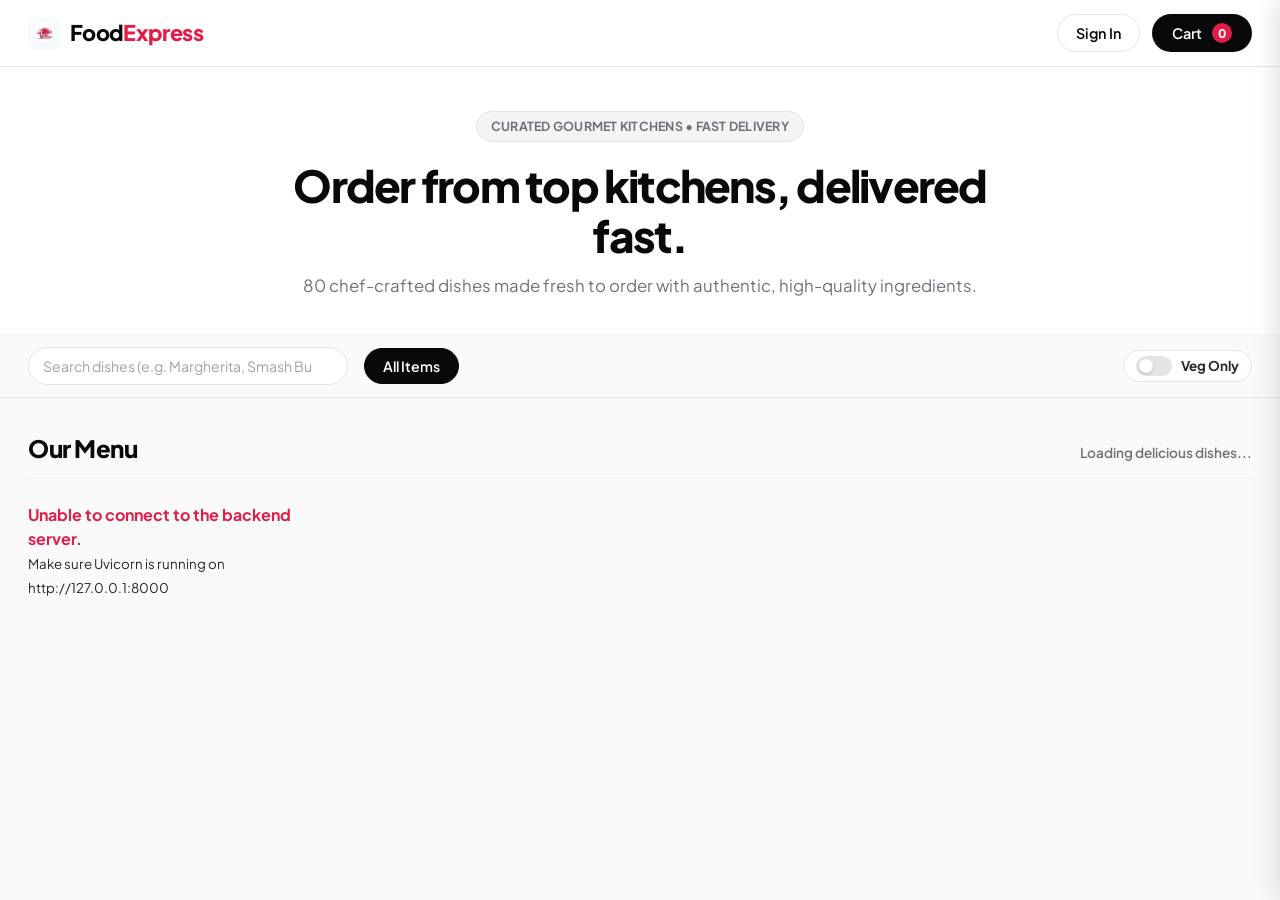
==== commit e99b982a: "Updated the UI of both pages to minimalist style" ====
--- a/frontend/index.html
+++ b/frontend/index.html
@@ -2,10 +2,9 @@
 <html lang="en">
 
 <head>
-    <!-- Browser settings and character encoding -->
     <meta charset="UTF-8">
     <meta name="viewport" content="width=device-width, initial-scale=1.0">
-    <title>FoodExpress | Fresh & Fast Food Delivery</title>
+    <title>FoodExpress | Fresh & Fast Gourmet Food Delivery</title>
 
     <!-- Clean Google Font: Plus Jakarta Sans -->
     <link rel="preconnect" href="https://fonts.googleapis.com">
@@ -24,12 +23,12 @@
 <body>
 
     <!-- ========================================================= -->
-    <!-- 1. NAVIGATION BAR (Brand Logo + User Profile + Cart)       -->
+    <!-- 1. STICKY GLASSMORPHIC NAVIGATION BAR                     -->
     <!-- ========================================================= -->
     <header class="navbar">
         <div class="nav-container">
             <a href="index.html" class="brand">
-                <span class="brand-icon">🍕</span>
+                <img src="assets/logo.png" alt="FoodExpress Logo" class="brand-logo">
                 <span class="brand-name">Food<strong>Express</strong></span>
             </a>
 
@@ -38,14 +37,12 @@
                 <!-- Dynamically populated by auth.js: shows Sign In OR User Profile Dropdown -->
                 <div id="auth-nav-container">
                     <button id="open-auth-btn" class="btn-login">
-                        <span>👤</span>
                         <span>Sign In</span>
                     </button>
                 </div>
 
-                <!-- Cart Button with an item counter badge -->
+                <!-- Minimalist Pill Cart Button with item counter badge -->
                 <button id="cart-toggle-btn" class="cart-btn" aria-label="Open Shopping Cart">
-                    <span class="cart-icon">🛒</span>
                     <span class="cart-text">Cart</span>
                     <span id="cart-count-badge" class="badge">0</span>
                 </button>
@@ -54,50 +51,50 @@
     </header>
 
     <!-- ========================================================= -->
-    <!-- 2. HERO BANNER                                            -->
+    <!-- 2. MODERN MINIMALIST HERO                                 -->
     <!-- ========================================================= -->
     <section class="hero-section">
         <div class="hero-content">
-            <h1>Delicious Food, Delivered Hot & Fresh.</h1>
-            <p>Hand-crafted pizzas, gourmet smash burgers, and decadent desserts made to order.</p>
+            <div class="hero-pill-badge">Curated Gourmet Kitchens • Fast Delivery</div>
+            <h1>Order from top kitchens, delivered fast.</h1>
+            <p>80 chef-crafted dishes made fresh to order with authentic, high-quality ingredients.</p>
         </div>
     </section>
 
     <!-- ========================================================= -->
-    <!-- 3. CONTROLS BAR (Search + Category Filter Tabs + Veg Toggle) -->
+    <!-- 3. STICKY CONTROLS & FILTER TOOLBAR                       -->
     <!-- ========================================================= -->
     <section class="controls-section">
         <div class="controls-container">
 
             <!-- Real-time Live Menu Dish Search Bar -->
             <div class="search-box">
-                <span class="search-icon">🔍</span>
                 <input type="text" id="dish-search-input"
-                    placeholder="Search dishes (e.g. Margherita, Burger, Tacos)..." autocomplete="off"
+                    placeholder="Search dishes (e.g. Margherita, Smash Burger, Tacos)..." autocomplete="off"
                     aria-label="Search dishes">
                 <button type="button" id="clear-search-btn" class="clear-search-btn hidden"
                     aria-label="Clear search">&times;</button>
             </div>
 
-            <!-- Category tabs will be rendered here dynamically by menu.js -->
+            <!-- Category tabs rendered dynamically by menu.js -->
             <nav id="category-tabs" class="category-tabs" aria-label="Food Categories">
                 <button class="tab-btn active" data-category-id="">All Items</button>
             </nav>
 
-            <!-- Veg-Only Toggle Switch -->
+            <!-- Minimalist Veg-Only Toggle Switch -->
             <div class="filter-toggle">
                 <label class="switch">
                     <input type="checkbox" id="veg-only-checkbox">
                     <span class="slider"></span>
                 </label>
-                <span class="toggle-label">🌿 Veg Only</span>
+                <span class="toggle-label">Veg Only</span>
             </div>
 
         </div>
     </section>
 
     <!-- ========================================================= -->
-    <!-- 4. MENU GRID (Where our dishes from MySQL will appear)    -->
+    <!-- 4. MENU GRID                                              -->
     <!-- ========================================================= -->
     <main class="main-content">
         <div class="section-header">
@@ -114,7 +111,7 @@
     </main>
 
     <!-- ========================================================= -->
-    <!-- 5. SHOPPING CART DRAWER (Slides in from the right)         -->
+    <!-- 5. SLIDING CART DRAWER (DOORDASH STYLE)                   -->
     <!-- ========================================================= -->
     <div id="cart-backdrop" class="cart-backdrop hidden"></div>
 
@@ -126,7 +123,6 @@
 
         <div id="cart-items-container" class="cart-items">
             <div class="empty-cart-state">
-                <span class="empty-icon">🍽️</span>
                 <p>Your cart is empty.</p>
                 <small>Add some tasty dishes from the menu!</small>
             </div>
@@ -161,22 +157,18 @@
             <button id="close-auth-modal-btn" class="modal-close-btn" aria-label="Close">&times;</button>
 
             <div class="modal-body sso-modal-body">
-                <!-- Clean Brand Header & Informative Subtitle -->
                 <div class="sso-header">
-                    <span class="sso-brand-icon">🍕</span>
                     <h2 class="sso-title">Welcome to FoodExpress</h2>
                     <p class="sso-subtitle">
                         Sign in with your verified Google account to track live orders and manage your deliveries.
                     </p>
                 </div>
 
-                <!-- Error banner if verification fails -->
                 <div id="auth-error-banner" class="auth-error-banner"></div>
 
-                <!-- Primary 1-Click Google SSO Button -->
                 <div class="google-auth-box">
                     <button type="button" id="google-signin-btn" class="btn-google-sso">
-                        <svg class="google-icon" viewBox="0 0 48 48" width="22" height="22">
+                        <svg class="google-icon" viewBox="0 0 48 48" width="20" height="20">
                             <path fill="#EA4335"
                                 d="M24 9.5c3.54 0 6.71 1.22 9.21 3.6l6.85-6.85C35.9 2.38 30.47 0 24 0 14.62 0 6.51 5.38 2.56 13.22l7.98 6.19C12.43 13.72 17.74 9.5 24 9.5z" />
                             <path fill="#4285F4"
@@ -188,11 +180,6 @@
                         </svg>
                         <span>Continue with Google</span>
                     </button>
-                </div>
-
-                <div class="sso-trust-badge">
-                    <span>🔒</span>
-                    <span>Protected by Google Identity Services • No passwords stored</span>
                 </div>
             </div>
         </div>
--- a/frontend/css/style.css
+++ b/frontend/css/style.css
@@ -1,290 +1,494 @@
 /* =============================================================
-   1. GLOBAL RESET & DESIGN VARIABLES
+   FOODEXPRESS - MODERN MINIMALIST DESIGN SYSTEM
+   Theme: Modern Minimalist Light (UberEats / DoorDash Aesthetic)
    ============================================================= */
-/* CSS Variables: A single place to change brand colors and fonts */
+
+/* -------------------------------------------------------------
+   1. DESIGN TOKENS & VARIABLES
+   ------------------------------------------------------------- */
 :root {
-    --primary: #E23744;
-    /* Appetizing vibrant restaurant red */
-    --primary-hover: #C5222F;
-    /* Darker red when hovering buttons */
+    /* Brand Primary Accent */
+    --primary: #E11D48;
+    --primary-hover: #BE123C;
+    --primary-subtle: #FFF1F2;
+    --primary-border: #FECDD3;
+
+    /* Neutrals & Surfaces */
+    --bg-page: #FAFAFA;
+    --surface: #FFFFFF;
+    --surface-hover: #F4F4F5;
+    --surface-sunken: #F4F4F5;
+
+    /* High-Contrast Typography */
+    --text-main: #09090B;
+    --text-body: #27272A;
+    --text-muted: #71717A;
+    --text-faint: #A1A1AA;
+
+    /* Borders & Dividers */
+    --border: #E4E4E7;
+    --border-light: #F4F4F5;
+    --border-dark: #D4D4D8;
+
+    /* Culinary Flags */
     --veg-color: #16A34A;
-    /* Fresh green for vegetarian food */
-    --nonveg-color: #DC2626;
-    /* Red badge for non-veg */
-    --bg-page: #F8FAFC;
-    /* Soft light-gray background */
-    --surface: #FFFFFF;
-    /* Pure white for cards & navbar */
-    --text-main: #0F172A;
-    /* Dark slate for readable text */
-    --text-muted: #64748B;
-    /* Gray for secondary subtitles */
-    --border: #E2E8F0;
-    /* Subtle dividing border line */
-    --shadow-sm: 0 1px 3px rgba(0, 0, 0, 0.06);
-    --shadow-md: 0 4px 12px rgba(0, 0, 0, 0.08);
-    --shadow-lg: 0 10px 25px rgba(0, 0, 0, 0.12);
+    --veg-bg: #F0FDF4;
+    --nonveg-color: #E11D48;
+    --nonveg-bg: #FFF1F2;
+    --star-gold: #F59E0B;
+
+    /* Refined Elevation Shadows */
+    --shadow-subtle: 0 1px 2px rgba(0, 0, 0, 0.04);
+    --shadow-card: 0 1px 3px rgba(0, 0, 0, 0.05), 0 1px 2px rgba(0, 0, 0, 0.03);
+    --shadow-card-hover: 0 10px 25px -5px rgba(0, 0, 0, 0.08), 0 8px 10px -6px rgba(0, 0, 0, 0.04);
+    --shadow-drawer: -4px 0 24px rgba(0, 0, 0, 0.12);
+
+    /* Radii */
     --radius-sm: 8px;
     --radius-md: 12px;
-    --radius-lg: 18px;
-    --font-family: 'Plus Jakarta Sans', system-ui, -apple-system, sans-serif;
-}
-
-/* Universal reset: Makes padding and margins behave consistently */
+    --radius-lg: 16px;
+    --radius-full: 9999px;
+
+    --font-family: 'Plus Jakarta Sans', system-ui, -apple-system, BlinkMacSystemFont, 'Segoe UI', Roboto, sans-serif;
+    --transition: all 0.2s cubic-bezier(0.16, 1, 0.3, 1);
+}
+
+/* -------------------------------------------------------------
+   2. GLOBAL RESET & BASE STYLING
+   ------------------------------------------------------------- */
 * {
     margin: 0;
     padding: 0;
     box-sizing: border-box;
+    -webkit-font-smoothing: antialiased;
 }
 
 body {
     font-family: var(--font-family);
     background-color: var(--bg-page);
-    color: var(--text-main);
+    color: var(--text-body);
     line-height: 1.5;
     overflow-x: hidden;
 }
 
-/* =============================================================
-   2. NAVIGATION BAR
-   ============================================================= */
+/* -------------------------------------------------------------
+   3. STICKY GLASSMORPHIC TOPBAR
+   ------------------------------------------------------------- */
 .navbar {
     position: sticky;
     top: 0;
     z-index: 100;
-    background-color: var(--surface);
+    background: rgba(255, 255, 255, 0.92);
+    backdrop-filter: blur(16px);
+    -webkit-backdrop-filter: blur(16px);
     border-bottom: 1px solid var(--border);
-    box-shadow: var(--shadow-sm);
+    transition: var(--transition);
 }
 
 .nav-container {
-    max-width: 1200px;
+    max-width: 1280px;
     margin: 0 auto;
-    padding: 14px 24px;
-    display: flex;
-    /* Flexbox: Logo on left, Cart on right */
+    padding: 14px 28px;
+    display: flex;
     justify-content: space-between;
-    /* Pushes them to opposite ends */
     align-items: center;
 }
 
 .brand {
     display: flex;
     align-items: center;
-    gap: 8px;
+    gap: 10px;
     text-decoration: none;
-    /* Removes blue underline from link */
-    color: var(--text-main);
-    font-size: 1.4rem;
-    font-weight: 700;
+    color: var(--text-main);
+    font-size: 1.35rem;
+    font-weight: 800;
+    letter-spacing: -0.03em;
+}
+
+.brand-logo {
+    width: 32px;
+    height: 32px;
+    border-radius: var(--radius-sm);
+    object-fit: cover;
+    flex-shrink: 0;
+    display: block;
+    box-shadow: var(--shadow-subtle);
 }
 
 .brand strong {
     color: var(--primary);
-    /* Highlights "Express" in red */
-}
-
-.cart-btn {
-    background-color: var(--primary);
-    color: white;
-    border: none;
-    padding: 10px 20px;
-    border-radius: 9999px;
-    /* Pill-shaped rounded button */
+    font-weight: 800;
+}
+
+.nav-actions {
+    display: flex;
+    align-items: center;
+    gap: 12px;
+}
+
+/* Sign In Button */
+.btn-login {
+    display: inline-flex;
+    align-items: center;
+    gap: 6px;
+    background: transparent;
+    color: var(--text-main);
+    border: 1px solid var(--border);
+    padding: 9px 18px;
+    border-radius: var(--radius-full);
     font-family: inherit;
     font-weight: 600;
-    font-size: 0.95rem;
-    display: flex;
+    font-size: 0.9rem;
+    cursor: pointer;
+    text-decoration: none;
+    transition: var(--transition);
+}
+
+.btn-login:hover {
+    background: var(--surface-hover);
+    border-color: var(--border-dark);
+}
+
+/* Minimalist Dark Pill Cart Button */
+.cart-btn {
+    background-color: var(--text-main);
+    color: #FFFFFF;
+    border: none;
+    padding: 9px 20px;
+    border-radius: var(--radius-full);
+    font-family: inherit;
+    font-weight: 600;
+    font-size: 0.9rem;
+    display: inline-flex;
+    align-items: center;
+    gap: 10px;
+    cursor: pointer;
+    box-shadow: var(--shadow-subtle);
+    transition: var(--transition);
+}
+
+.cart-btn:hover {
+    background-color: #27272A;
+    transform: translateY(-1px);
+}
+
+.cart-btn .badge {
+    background: var(--primary);
+    color: white;
+    font-size: 0.75rem;
+    font-weight: 800;
+    min-width: 20px;
+    height: 20px;
+    border-radius: 10px;
+    display: inline-flex;
+    align-items: center;
+    justify-content: center;
+    padding: 0 6px;
+}
+
+/* User Profile Avatar Dropdown */
+.user-menu-container {
+    position: relative;
+}
+
+.user-menu-btn {
+    display: inline-flex;
     align-items: center;
     gap: 8px;
+    background: var(--surface);
+    border: 1px solid var(--border);
+    padding: 6px 14px 6px 8px;
+    border-radius: var(--radius-full);
     cursor: pointer;
-    box-shadow: var(--shadow-sm);
-    transition: background-color 0.2s, transform 0.1s;
-}
-
-.cart-btn:hover {
-    background-color: var(--primary-hover);
-    transform: translateY(-1px);
-    /* Subtle lift when mouse hovers */
-}
-
-.badge {
-    background-color: white;
-    color: var(--primary);
+    font-family: inherit;
+    font-weight: 600;
+    font-size: 0.88rem;
+    color: var(--text-main);
+    transition: var(--transition);
+}
+
+.user-menu-btn:hover {
+    border-color: var(--border-dark);
+}
+
+.user-avatar {
+    width: 28px;
+    height: 28px;
+    border-radius: 50%;
+    background: #E2E8F0;
+    color: var(--text-main);
+    font-weight: 700;
     font-size: 0.8rem;
-    font-weight: 800;
-    padding: 2px 8px;
-    border-radius: 9999px;
-}
-
-/* =============================================================
-   3. HERO BANNER
-   ============================================================= */
+    display: flex;
+    align-items: center;
+    justify-content: center;
+    overflow: hidden;
+}
+
+.user-avatar img {
+    width: 100%;
+    height: 100%;
+    object-fit: cover;
+}
+
+.user-dropdown {
+    position: absolute;
+    right: 0;
+    top: calc(100% + 8px);
+    width: 220px;
+    background: var(--surface);
+    border: 1px solid var(--border);
+    border-radius: var(--radius-md);
+    box-shadow: var(--shadow-card-hover);
+    padding: 8px;
+    display: none;
+    z-index: 150;
+}
+
+.user-dropdown.show {
+    display: block;
+    animation: fadeInDropdown 0.15s ease-out;
+}
+
+@keyframes fadeInDropdown {
+    from {
+        opacity: 0;
+        transform: translateY(-4px);
+    }
+
+    to {
+        opacity: 1;
+        transform: translateY(0);
+    }
+}
+
+.dropdown-header {
+    padding: 10px 12px;
+    border-bottom: 1px solid var(--border-light);
+    margin-bottom: 6px;
+}
+
+.dropdown-user-name {
+    font-weight: 700;
+    font-size: 0.92rem;
+    color: var(--text-main);
+}
+
+.dropdown-user-email {
+    font-size: 0.78rem;
+    color: var(--text-muted);
+    overflow: hidden;
+    text-overflow: ellipsis;
+    white-space: nowrap;
+}
+
+.dropdown-item {
+    display: block;
+    padding: 9px 12px;
+    border-radius: 6px;
+    color: var(--text-body);
+    font-size: 0.88rem;
+    font-weight: 600;
+    text-decoration: none;
+    border: none;
+    background: transparent;
+    width: 100%;
+    text-align: left;
+    cursor: pointer;
+    transition: var(--transition);
+}
+
+.dropdown-item:hover {
+    background: var(--surface-hover);
+    color: var(--text-main);
+}
+
+.dropdown-item.logout {
+    color: #DC2626;
+}
+
+.dropdown-item.logout:hover {
+    background: #FEF2F2;
+}
+
+/* -------------------------------------------------------------
+   4. MODERN MINIMALIST HERO
+   ------------------------------------------------------------- */
 .hero-section {
-    background: linear-gradient(135deg, #FFF1F2 0%, #FFE4E6 100%);
-    padding: 48px 24px;
+    background: #FFFFFF;
+    border-bottom: 1px solid var(--border-light);
+    padding: 44px 24px 36px;
     text-align: center;
-    border-bottom: 1px solid #FECDD3;
 }
 
 .hero-content {
-    max-width: 700px;
+    max-width: 720px;
     margin: 0 auto;
 }
 
-.hero-section h1 {
-    font-size: 2.2rem;
-    font-weight: 800;
-    color: #881337;
-    margin-bottom: 10px;
-}
-
-.hero-section p {
-    color: #9F1239;
+.hero-pill-badge {
+    display: inline-flex;
+    align-items: center;
+    gap: 6px;
+    background: var(--surface-sunken);
+    border: 1px solid var(--border);
+    color: var(--text-muted);
+    font-size: 0.78rem;
+    font-weight: 700;
+    letter-spacing: 0.02em;
+    text-transform: uppercase;
+    padding: 5px 14px;
+    border-radius: var(--radius-full);
+    margin-bottom: 18px;
+}
+
+.hero-content h1 {
+    font-size: 2.75rem;
+    font-weight: 800;
+    letter-spacing: -0.04em;
+    color: var(--text-main);
+    line-height: 1.15;
+    margin-bottom: 12px;
+}
+
+.hero-content p {
     font-size: 1.05rem;
-}
-
-/* =============================================================
-   4. CONTROLS BAR (Search Bar, Category Tabs & Veg Toggle)
-   ============================================================= */
+    color: var(--text-muted);
+    line-height: 1.5;
+}
+
+/* -------------------------------------------------------------
+   5. STICKY CONTROLS & FILTER TOOLBAR
+   ------------------------------------------------------------- */
 .controls-section {
-    max-width: 1200px;
-    margin: 24px auto 0;
-    padding: 0 24px;
+    position: sticky;
+    top: 61px;
+    z-index: 90;
+    background: rgba(250, 250, 250, 0.94);
+    backdrop-filter: blur(12px);
+    -webkit-backdrop-filter: blur(12px);
+    border-bottom: 1px solid var(--border);
+    padding: 12px 0;
 }
 
 .controls-container {
-    display: flex;
+    max-width: 1280px;
+    margin: 0 auto;
+    padding: 0 28px;
+    display: flex;
+    align-items: center;
+    gap: 16px;
     justify-content: space-between;
-    align-items: center;
-    gap: 16px;
-    flex-wrap: wrap;
-}
-
-/* --- Real-Time Live Menu Search Bar --- */
+}
+
+/* Minimalist Search Box */
 .search-box {
     position: relative;
-    display: flex;
-    align-items: center;
-    min-width: 260px;
-    max-width: 340px;
-    flex: 1 1 260px;
+    flex: 0 0 320px;
+    display: flex;
+    align-items: center;
+}
+
+.search-box input {
+    width: 100%;
     background: var(--surface);
     border: 1px solid var(--border);
-    border-radius: 9999px;
-    padding: 6px 16px;
-    transition: border-color 0.2s ease, box-shadow 0.2s ease;
-    box-shadow: var(--shadow-sm);
-}
-
-.search-box:focus-within {
-    border-color: var(--primary);
-    box-shadow: 0 0 0 3px rgba(226, 55, 68, 0.12);
-}
-
-.search-icon {
-    font-size: 0.95rem;
-    margin-right: 8px;
-    color: var(--text-muted);
-    user-select: none;
-}
-
-.search-box input {
-    width: 100%;
-    border: none;
+    color: var(--text-main);
+    font-family: inherit;
+    font-size: 0.88rem;
+    padding: 9px 36px 9px 14px;
+    border-radius: var(--radius-full);
     outline: none;
-    background: transparent;
-    font-family: inherit;
-    font-size: 0.9rem;
-    color: var(--text-main);
+    transition: var(--transition);
+}
+
+.search-box input:focus {
+    border-color: var(--text-main);
+    box-shadow: 0 0 0 2px rgba(9, 9, 11, 0.08);
 }
 
 .search-box input::placeholder {
-    color: var(--text-muted);
-    font-size: 0.88rem;
+    color: var(--text-faint);
 }
 
 .clear-search-btn {
+    position: absolute;
+    right: 12px;
     background: none;
     border: none;
+    font-size: 1.1rem;
+    color: var(--text-muted);
     cursor: pointer;
-    font-size: 1.25rem;
-    color: var(--text-muted);
-    padding: 0 4px;
     line-height: 1;
-    transition: color 0.15s ease;
-}
-
-.clear-search-btn:hover {
-    color: var(--primary);
 }
 
 .clear-search-btn.hidden {
     display: none;
 }
 
-/* --- Category Navigation Tabs --- */
+/* UberEats-Style Horizontal Scrolling Category Pills */
 .category-tabs {
     display: flex;
+    align-items: center;
     gap: 8px;
     overflow-x: auto;
-    padding-bottom: 4px;
     scrollbar-width: none;
-    /* Firefox */
+    -webkit-overflow-scrolling: touch;
+    flex-grow: 1;
 }
 
 .category-tabs::-webkit-scrollbar {
     display: none;
-    /* Chrome, Safari, Edge */
 }
 
 .tab-btn {
     background: var(--surface);
     border: 1px solid var(--border);
+    color: var(--text-muted);
+    font-family: inherit;
+    font-size: 0.88rem;
+    font-weight: 600;
     padding: 8px 18px;
-    border-radius: 9999px;
-    font-family: inherit;
-    font-weight: 600;
-    font-size: 0.9rem;
-    color: var(--text-muted);
+    border-radius: var(--radius-full);
+    white-space: nowrap;
     cursor: pointer;
-    white-space: nowrap;
-    transition: all 0.2s;
+    transition: var(--transition);
 }
 
 .tab-btn:hover {
-    border-color: var(--primary);
-    color: var(--primary);
+    color: var(--text-main);
+    border-color: var(--border-dark);
 }
 
 .tab-btn.active {
-    background-color: var(--primary);
-    border-color: var(--primary);
-    color: white;
-}
-
-/* --- Modern Veg-Only Toggle Switch --- */
+    background: var(--text-main);
+    color: #FFFFFF;
+    border-color: var(--text-main);
+}
+
+/* iOS-Style Minimalist Veg Only Toggle */
 .filter-toggle {
-    display: flex;
-    align-items: center;
-    gap: 10px;
+    display: inline-flex;
+    align-items: center;
+    gap: 9px;
     background: var(--surface);
-    padding: 6px 14px;
     border: 1px solid var(--border);
-    border-radius: 9999px;
+    padding: 5px 12px;
+    border-radius: var(--radius-full);
+    flex-shrink: 0;
 }
 
 .toggle-label {
-    font-size: 0.9rem;
-    font-weight: 600;
-    color: var(--veg-color);
+    font-size: 0.84rem;
+    font-weight: 700;
+    color: var(--text-body);
 }
 
 .switch {
     position: relative;
     display: inline-block;
-    width: 42px;
-    height: 24px;
+    width: 36px;
+    height: 20px;
 }
 
 .switch input {
@@ -295,14 +499,2200 @@
 
 .slider {
     position: absolute;
+    inset: 0;
+    cursor: pointer;
+    background-color: #E4E4E7;
+    border-radius: var(--radius-full);
+    transition: 0.25s ease;
+}
+
+.slider:before {
+    position: absolute;
+    content: "";
+    height: 14px;
+    width: 14px;
+    left: 3px;
+    bottom: 3px;
+    background-color: white;
+    border-radius: 50%;
+    transition: 0.25s ease;
+    box-shadow: 0 1px 3px rgba(0, 0, 0, 0.2);
+}
+
+input:checked+.slider {
+    background-color: var(--veg-color);
+}
+
+input:checked+.slider:before {
+    transform: translateX(16px);
+}
+
+/* -------------------------------------------------------------
+   6. MAIN FOOD CARD GRID
+   ------------------------------------------------------------- */
+.main-content {
+    max-width: 1280px;
+    margin: 32px auto 80px;
+    padding: 0 28px;
+}
+
+.section-header {
+    display: flex;
+    justify-content: space-between;
+    align-items: baseline;
+    margin-bottom: 24px;
+    border-bottom: 1px solid var(--border-light);
+    padding-bottom: 12px;
+}
+
+.section-header h2 {
+    font-size: 1.5rem;
+    font-weight: 800;
+    letter-spacing: -0.02em;
+    color: var(--text-main);
+}
+
+.items-count {
+    font-size: 0.85rem;
+    color: var(--text-muted);
+    font-weight: 600;
+}
+
+/* Modern Card Grid */
+.menu-grid {
+    display: grid;
+    grid-template-columns: repeat(auto-fill, minmax(285px, 1fr));
+    gap: 24px;
+}
+
+/* Minimalist Elevated Food Card */
+.food-card {
+    background-color: var(--surface);
+    border: 1px solid var(--border);
+    border-radius: var(--radius-lg);
+    overflow: hidden;
+    box-shadow: var(--shadow-card);
+    display: flex;
+    flex-direction: column;
+    transition: var(--transition);
+}
+
+.food-card:hover {
+    transform: translateY(-4px);
+    box-shadow: var(--shadow-card-hover);
+    border-color: var(--border-dark);
+}
+
+.card-img-wrapper {
+    position: relative;
+    width: 100%;
+    height: 195px;
+    background-color: var(--surface-sunken);
+    overflow: hidden;
+}
+
+.card-img {
+    width: 100%;
+    height: 100%;
+    object-fit: cover;
+    transition: transform 0.4s cubic-bezier(0.16, 1, 0.3, 1);
+}
+
+.food-card:hover .card-img {
+    transform: scale(1.04);
+}
+
+/* Clean International Veg/Non-Veg Dot Badge */
+.diet-indicator {
+    position: absolute;
+    top: 12px;
+    left: 12px;
+    display: inline-flex;
+    align-items: center;
+    gap: 5px;
+    background: rgba(255, 255, 255, 0.95);
+    backdrop-filter: blur(8px);
+    padding: 4px 8px;
+    border-radius: 6px;
+    font-size: 0.72rem;
+    font-weight: 700;
+    box-shadow: 0 1px 3px rgba(0, 0, 0, 0.1);
+}
+
+.diet-dot {
+    width: 8px;
+    height: 8px;
+    border-radius: 50%;
+    display: inline-block;
+}
+
+.diet-indicator.veg {
+    color: #166534;
+    border: 1px solid #BBF7D0;
+}
+
+.diet-indicator.veg .diet-dot {
+    background: var(--veg-color);
+}
+
+.diet-indicator.non-veg {
+    color: #991B1B;
+    border: 1px solid #FECDD3;
+}
+
+.diet-indicator.non-veg .diet-dot {
+    background: var(--nonveg-color);
+}
+
+/* Card Body */
+.card-body {
+    padding: 16px 18px 18px;
+    display: flex;
+    flex-direction: column;
+    flex-grow: 1;
+}
+
+.card-meta-row {
+    display: flex;
+    align-items: center;
+    gap: 8px;
+    font-size: 0.78rem;
+    color: var(--text-muted);
+    font-weight: 600;
+    margin-bottom: 6px;
+}
+
+.card-rating {
+    display: inline-flex;
+    align-items: center;
+    gap: 3px;
+    color: var(--text-main);
+    font-weight: 700;
+}
+
+.card-rating span {
+    color: var(--star-gold);
+}
+
+.dish-name {
+    font-size: 1.1rem;
+    font-weight: 700;
+    letter-spacing: -0.01em;
+    color: var(--text-main);
+    margin-bottom: 6px;
+    line-height: 1.3;
+}
+
+.dish-desc {
+    font-size: 0.84rem;
+    color: var(--text-muted);
+    line-height: 1.45;
+    margin-bottom: 18px;
+    flex-grow: 1;
+    display: -webkit-box;
+    -webkit-line-clamp: 2;
+    -webkit-box-orient: vertical;
+    overflow: hidden;
+}
+
+.card-footer {
+    display: flex;
+    justify-content: space-between;
+    align-items: center;
+    padding-top: 12px;
+    border-top: 1px solid var(--border-light);
+}
+
+.dish-price {
+    font-size: 1.2rem;
+    font-weight: 800;
+    letter-spacing: -0.02em;
+    color: var(--text-main);
+}
+
+/* Minimalist Pill Add Button */
+.add-btn {
+    background-color: var(--surface);
+    color: var(--text-main);
+    border: 1.5px solid var(--border-dark);
+    padding: 7px 18px;
+    border-radius: var(--radius-full);
+    font-family: inherit;
+    font-weight: 700;
+    font-size: 0.86rem;
+    cursor: pointer;
+    transition: var(--transition);
+}
+
+.add-btn:hover {
+    background-color: var(--text-main);
+    color: #FFFFFF;
+    border-color: var(--text-main);
+}
+
+/* Minimalist Food Card Stepper */
+.card-stepper {
+    display: inline-flex;
+    align-items: center;
+    background: var(--surface);
+    border: 1.5px solid var(--text-main);
+    border-radius: var(--radius-full);
+    overflow: hidden;
+    height: 36px;
+}
+
+.card-stepper-btn {
+    background: transparent;
+    border: none;
+    color: var(--text-main);
+    font-size: 1.1rem;
+    font-weight: 700;
+    width: 30px;
+    height: 100%;
+    cursor: pointer;
+    display: flex;
+    align-items: center;
+    justify-content: center;
+    transition: background 0.15s ease;
+}
+
+.card-stepper-btn:hover {
+    background: var(--surface-hover);
+}
+
+.card-stepper-qty {
+    font-weight: 800;
+    font-size: 0.9rem;
+    color: var(--text-main);
+    min-width: 22px;
+    text-align: center;
+}
+
+/* -------------------------------------------------------------
+   7. SLIDING CART DRAWER (DOORDASH STYLE)
+   ------------------------------------------------------------- */
+.cart-backdrop {
+    position: fixed;
+    inset: 0;
+    background: rgba(9, 9, 11, 0.4);
+    backdrop-filter: blur(4px);
+    z-index: 200;
+    transition: opacity 0.3s ease;
+}
+
+.cart-backdrop.hidden {
+    opacity: 0;
+    pointer-events: none;
+}
+
+.cart-drawer {
+    position: fixed;
+    top: 0;
+    right: 0;
+    bottom: 0;
+    width: 420px;
+    max-width: 90vw;
+    background: var(--surface);
+    box-shadow: var(--shadow-drawer);
+    z-index: 250;
+    display: flex;
+    flex-direction: column;
+    transition: transform 0.35s cubic-bezier(0.16, 1, 0.3, 1);
+}
+
+.cart-drawer.closed {
+    transform: translateX(100%);
+}
+
+.cart-drawer.open {
+    transform: translateX(0);
+}
+
+.drawer-header {
+    display: flex;
+    justify-content: space-between;
+    align-items: center;
+    padding: 20px 24px;
+    border-bottom: 1px solid var(--border);
+}
+
+.drawer-header h3 {
+    font-size: 1.2rem;
+    font-weight: 800;
+    letter-spacing: -0.02em;
+    color: var(--text-main);
+}
+
+.close-btn {
+    background: none;
+    border: none;
+    font-size: 1.5rem;
+    color: var(--text-muted);
+    cursor: pointer;
+    line-height: 1;
+}
+
+.close-btn:hover {
+    color: var(--text-main);
+}
+
+.cart-items {
+    flex-grow: 1;
+    overflow-y: auto;
+    padding: 20px 24px;
+}
+
+.cart-item-row {
+    display: flex;
+    justify-content: space-between;
+    align-items: center;
+    padding: 14px 0;
+    border-bottom: 1px solid var(--border-light);
+}
+
+.item-info h4 {
+    font-size: 0.95rem;
+    font-weight: 700;
+    color: var(--text-main);
+    margin-bottom: 2px;
+}
+
+.item-info span {
+    font-size: 0.82rem;
+    color: var(--text-muted);
+}
+
+.qty-controls {
+    display: inline-flex;
+    align-items: center;
+    gap: 8px;
+    background: var(--surface-sunken);
+    padding: 4px 8px;
+    border-radius: var(--radius-sm);
+}
+
+.qty-btn {
+    background: none;
+    border: none;
+    font-size: 1rem;
+    font-weight: 700;
+    color: var(--text-main);
+    cursor: pointer;
+    width: 20px;
+    height: 20px;
+    display: flex;
+    align-items: center;
+    justify-content: center;
+}
+
+.qty-number {
+    font-size: 0.88rem;
+    font-weight: 700;
+    color: var(--text-main);
+    min-width: 16px;
+    text-align: center;
+}
+
+.empty-cart-state {
+    text-align: center;
+    padding: 60px 20px;
+    color: var(--text-muted);
+}
+
+.empty-cart-state p {
+    font-size: 1rem;
+    font-weight: 700;
+    color: var(--text-main);
+    margin-bottom: 4px;
+}
+
+.empty-cart-state small {
+    font-size: 0.85rem;
+}
+
+.drawer-footer {
+    padding: 20px 24px;
+    border-top: 1px solid var(--border);
+    background: #FFFFFF;
+}
+
+.price-row {
+    display: flex;
+    justify-content: space-between;
+    font-size: 0.88rem;
+    color: var(--text-muted);
+    margin-bottom: 8px;
+}
+
+.free-delivery {
+    color: var(--veg-color);
+    font-weight: 700;
+}
+
+.total-row {
+    font-size: 1.15rem;
+    font-weight: 800;
+    color: var(--text-main);
+    border-top: 1px solid var(--border-light);
+    padding-top: 10px;
+    margin-top: 8px;
+}
+
+.place-order-btn {
+    display: flex;
+    justify-content: center;
+    align-items: center;
+    gap: 6px;
+    width: 100%;
+    background: var(--primary);
+    color: white;
+    border: none;
+    padding: 14px 20px;
+    border-radius: var(--radius-md);
+    font-family: inherit;
+    font-size: 1rem;
+    font-weight: 700;
+    text-decoration: none;
+    cursor: pointer;
+    margin-top: 14px;
+    transition: var(--transition);
+}
+
+.place-order-btn:hover {
+    background: var(--primary-hover);
+}
+
+/* -------------------------------------------------------------
+   8. AUTHENTICATION POPUP MODAL
+   ------------------------------------------------------------- */
+.modal-backdrop {
+    position: fixed;
+    inset: 0;
+    background: rgba(9, 9, 11, 0.45);
+    backdrop-filter: blur(6px);
+    z-index: 300;
+    display: flex;
+    align-items: center;
+    justify-content: center;
+    opacity: 0;
+    pointer-events: none;
+    transition: opacity 0.2s ease;
+}
+
+.modal-backdrop.open {
+    opacity: 1;
+    pointer-events: auto;
+}
+
+.modal-dialog {
+    background: var(--surface);
+    width: 100%;
+    max-width: 440px;
+    border-radius: var(--radius-lg);
+    box-shadow: var(--shadow-card-hover);
+    padding: 32px;
+    position: relative;
+    border: 1px solid var(--border);
+}
+
+.modal-close-btn {
+    position: absolute;
+    top: 20px;
+    right: 20px;
+    background: none;
+    border: none;
+    font-size: 1.4rem;
+    color: var(--text-muted);
+    cursor: pointer;
+}
+
+.modal-close-btn:hover {
+    color: var(--text-main);
+}
+
+.sso-header {
+    text-align: center;
+    margin-bottom: 24px;
+}
+
+.sso-title {
+    font-size: 1.45rem;
+    font-weight: 800;
+    letter-spacing: -0.02em;
+    color: var(--text-main);
+    margin-bottom: 6px;
+}
+
+.sso-subtitle {
+    font-size: 0.88rem;
+    color: var(--text-muted);
+    line-height: 1.45;
+}
+
+.btn-google-sso {
+    width: 100%;
+    background: #FFFFFF;
+    color: var(--text-main);
+    border: 1.5px solid var(--border-dark);
+    padding: 12px 18px;
+    border-radius: var(--radius-md);
+    font-family: inherit;
+    font-weight: 700;
+    font-size: 0.95rem;
+    display: flex;
+    align-items: center;
+    justify-content: center;
+    gap: 12px;
+    cursor: pointer;
+    transition: var(--transition);
+}
+
+.btn-google-sso:hover {
+    background: var(--surface-hover);
+    border-color: var(--text-main);
+}
+
+.google-icon-svg {
+    width: 18px;
+    height: 18px;
+}
+
+.auth-error-banner {
+    display: none;
+    background: #FEF2F2;
+    border: 1px solid #FECDD3;
+    color: #991B1B;
+    padding: 10px 14px;
+    border-radius: 8px;
+    font-size: 0.82rem;
+    margin-bottom: 16px;
+    text-align: center;
+}
+
+.auth-error-banner.show {
+    display: block;
+}
+
+/* =============================================================
+   FILE: frontend/css/style.css (Line 1066 to End)
+   ============================================================= */
+
+/* -------------------------------------------------------------
+   9. CHECKOUT PAGE STYLING (MODERN MINIMALIST LIGHT)
+   ------------------------------------------------------------- */
+.back-link {
+    color: var(--text-muted);
+    text-decoration: none;
+    font-weight: 700;
+    font-size: 0.9rem;
+    transition: var(--transition);
+}
+
+.back-link:hover {
+    color: var(--primary);
+}
+
+.checkout-main {
+    max-width: 1140px;
+    margin: 36px auto 64px;
+    padding: 0 24px;
+}
+
+.checkout-header {
+    margin-bottom: 28px;
+}
+
+.checkout-header h1 {
+    font-size: 2.1rem;
+    font-weight: 800;
+    letter-spacing: -0.025em;
+    color: var(--text-main);
+    margin-bottom: 6px;
+}
+
+.checkout-header p {
+    color: var(--text-muted);
+    font-size: 0.95rem;
+}
+
+.checkout-grid {
+    display: grid;
+    grid-template-columns: 1.45fr 1fr;
+    gap: 32px;
+    align-items: start;
+}
+
+.checkout-card {
+    background: var(--surface);
+    border: 1px solid var(--border);
+    border-radius: var(--radius-lg);
+    padding: 28px;
+    box-shadow: var(--shadow-card);
+}
+
+.checkout-card h3 {
+    font-size: 1.25rem;
+    font-weight: 800;
+    letter-spacing: -0.02em;
+    color: var(--text-main);
+    margin-bottom: 20px;
+    padding-bottom: 14px;
+    border-bottom: 1px solid var(--border-light);
+}
+
+.form-group {
+    margin-bottom: 20px;
+}
+
+.form-group label {
+    display: block;
+    font-size: 0.88rem;
+    font-weight: 700;
+    color: var(--text-main);
+    margin-bottom: 6px;
+}
+
+.form-group input,
+.form-group textarea {
+    width: 100%;
+    padding: 12px 16px;
+    border: 1.5px solid var(--border);
+    border-radius: var(--radius-sm);
+    font-family: inherit;
+    font-size: 0.95rem;
+    color: var(--text-main);
+    background: #FFFFFF;
+    transition: var(--transition);
+}
+
+.form-group input:focus,
+.form-group textarea:focus {
+    outline: none;
+    border-color: var(--primary);
+    box-shadow: 0 0 0 3px rgba(225, 29, 72, 0.12);
+}
+
+.form-group input::placeholder,
+.form-group textarea::placeholder {
+    color: var(--text-faint);
+}
+
+.form-row {
+    display: grid;
+    grid-template-columns: 1fr 1fr;
+    gap: 16px;
+}
+
+.error-msg {
+    color: var(--nonveg-color);
+    font-size: 0.8rem;
+    font-weight: 600;
+    margin-top: 5px;
+    display: block;
+}
+
+/* Modern Selectable Payment Option Cards */
+.payment-options {
+    display: flex;
+    flex-direction: column;
+    gap: 12px;
+}
+
+.payment-option {
+    display: flex;
+    align-items: center;
+    gap: 14px;
+    padding: 14px 18px;
+    border: 1.5px solid var(--border);
+    border-radius: var(--radius-md);
+    background: #FFFFFF;
+    cursor: pointer;
+    transition: var(--transition);
+}
+
+.payment-option:hover {
+    background: var(--surface-hover);
+    border-color: var(--border-dark);
+}
+
+.payment-option.selected {
+    border-color: var(--primary);
+    background: var(--primary-subtle);
+    box-shadow: 0 0 0 1px var(--primary);
+}
+
+.payment-option input[type="radio"] {
+    accent-color: var(--primary);
+    width: 18px;
+    height: 18px;
+    cursor: pointer;
+}
+
+.payment-text {
+    font-size: 0.95rem;
+    font-weight: 700;
+    color: var(--text-main);
+}
+
+/* Order Summary Items Breakdown */
+.checkout-items-list {
+    max-height: 320px;
+    overflow-y: auto;
+    margin-bottom: 20px;
+    padding-right: 4px;
+}
+
+.checkout-item-row {
+    display: flex;
+    justify-content: space-between;
+    align-items: center;
+    padding: 12px 0;
+    border-bottom: 1px solid var(--border-light);
+}
+
+.checkout-item-row:last-child {
+    border-bottom: none;
+}
+
+.checkout-item-info h4 {
+    font-size: 0.95rem;
+    font-weight: 700;
+    color: var(--text-main);
+    margin-bottom: 2px;
+}
+
+.checkout-item-info span {
+    font-size: 0.84rem;
+    color: var(--text-muted);
+}
+
+.checkout-item-price {
+    font-weight: 800;
+    font-size: 0.96rem;
+    color: var(--text-main);
+}
+
+.checkout-pricing {
+    border-top: 1px solid var(--border);
+    padding-top: 16px;
+    margin-bottom: 20px;
+}
+
+.guarantee-box {
+    background: var(--surface-sunken);
+    border: 1px dashed var(--border-dark);
+    padding: 14px 16px;
+    border-radius: var(--radius-sm);
+    display: flex;
+    align-items: center;
+    gap: 10px;
+    color: var(--text-muted);
+    font-size: 0.84rem;
+    font-weight: 500;
+}
+
+.checkout-submit-btn {
+    border: none;
+    cursor: pointer;
+    margin-top: 18px;
+}
+
+/* -------------------------------------------------------------
+   10. ORDER TRACKING & STEPPER STYLING (MODERN MINIMALIST LIGHT)
+   ------------------------------------------------------------- */
+.tracking-main {
+    max-width: 1040px;
+    margin: 36px auto 64px;
+    padding: 0 24px;
+}
+
+.tracking-header {
+    text-align: center;
+    margin-bottom: 32px;
+}
+
+.success-badge {
+    display: inline-block;
+    background: #ECFDF5;
+    color: var(--veg-color);
+    font-weight: 800;
+    font-size: 0.82rem;
+    padding: 5px 14px;
+    border-radius: var(--radius-full);
+    border: 1px solid #BBF7D0;
+    margin-bottom: 12px;
+    letter-spacing: 0.04em;
+    text-transform: uppercase;
+}
+
+.tracking-header h1 {
+    font-size: 2.2rem;
+    font-weight: 800;
+    letter-spacing: -0.025em;
+    color: var(--text-main);
+    margin-bottom: 6px;
+}
+
+.tracking-header p {
+    color: var(--text-muted);
+    font-size: 1rem;
+}
+
+.tracking-header p strong {
+    color: var(--text-main);
+    font-weight: 700;
+}
+
+/* 4-Stage Modern Stepper */
+.stepper-card {
+    background: var(--surface);
+    border: 1px solid var(--border);
+    border-radius: var(--radius-lg);
+    padding: 36px 28px;
+    margin-bottom: 32px;
+    box-shadow: var(--shadow-card);
+}
+
+.stepper-track {
+    display: flex;
+    align-items: center;
+    justify-content: space-between;
+    max-width: 820px;
+    margin: 0 auto;
+}
+
+.step-item {
+    display: flex;
+    flex-direction: column;
+    align-items: center;
+    text-align: center;
+    gap: 10px;
+    opacity: 0.38;
+    transition: var(--transition);
+}
+
+.step-item.active {
+    opacity: 1;
+}
+
+.step-circle {
+    width: 48px;
+    height: 48px;
+    border-radius: 50%;
+    background: #F4F4F5;
+    border: 2px solid #E4E4E7;
+    display: flex;
+    align-items: center;
+    justify-content: center;
+    font-size: 1.1rem;
+    font-weight: 800;
+    color: var(--text-muted);
+    transition: var(--transition);
+}
+
+.step-item.active .step-circle {
+    background: var(--primary);
+    border-color: var(--primary);
+    color: #FFFFFF;
+    box-shadow: 0 4px 14px rgba(225, 29, 72, 0.35);
+    transform: scale(1.08);
+}
+
+.step-label strong {
+    display: block;
+    font-size: 0.94rem;
+    font-weight: 800;
+    color: var(--text-main);
+    letter-spacing: -0.01em;
+}
+
+.step-label small {
+    font-size: 0.78rem;
+    color: var(--text-muted);
+    font-weight: 500;
+}
+
+.step-line {
+    flex-grow: 1;
+    height: 3px;
+    background: #E4E4E7;
+    margin: 0 12px;
+    position: relative;
+    top: -16px;
+    transition: var(--transition);
+}
+
+.step-line.active {
+    background: var(--primary);
+}
+
+/* Tracking Details & Receipt Grid */
+.tracking-details-grid {
+    display: grid;
+    grid-template-columns: 1fr 1fr;
+    gap: 28px;
+}
+
+.tracking-card {
+    background: var(--surface);
+    border: 1px solid var(--border);
+    border-radius: var(--radius-lg);
+    padding: 26px;
+    box-shadow: var(--shadow-card);
+}
+
+.tracking-card h3 {
+    font-size: 1.2rem;
+    font-weight: 800;
+    letter-spacing: -0.02em;
+    color: var(--text-main);
+    margin-bottom: 18px;
+    padding-bottom: 12px;
+    border-bottom: 1px solid var(--border-light);
+}
+
+.details-list {
+    display: flex;
+    flex-direction: column;
+    gap: 14px;
+}
+
+.detail-row {
+    display: flex;
+    flex-direction: column;
+    gap: 3px;
+}
+
+.detail-label {
+    font-size: 0.78rem;
+    font-weight: 700;
+    color: var(--text-muted);
+    text-transform: uppercase;
+    letter-spacing: 0.05em;
+}
+
+.detail-row strong,
+.detail-row span,
+.detail-row p {
+    font-size: 0.94rem;
+    color: var(--text-main);
+    font-weight: 600;
+}
+
+.detail-row p {
+    font-weight: 500;
+    line-height: 1.45;
+}
+
+.receipt-items-list {
+    display: flex;
+    flex-direction: column;
+    gap: 12px;
+    margin-bottom: 20px;
+}
+
+.receipt-item-row {
+    display: flex;
+    justify-content: space-between;
+    align-items: center;
+    padding: 8px 0;
+    border-bottom: 1px solid var(--border-light);
+}
+
+.receipt-item-row strong {
+    font-size: 0.92rem;
+    color: var(--text-main);
+    font-weight: 700;
+}
+
+.receipt-item-row small {
+    display: block;
+    color: var(--text-muted);
+    font-size: 0.8rem;
+    margin-top: 1px;
+}
+
+.receipt-item-row span {
+    font-weight: 800;
+    font-size: 0.94rem;
+    color: var(--text-main);
+}
+
+.receipt-total-box {
+    border-top: 1px solid var(--border);
+    padding-top: 14px;
+}
+
+/* -------------------------------------------------------------
+   11. REAL-TIME TELEMETRY & LEAFLET MAP STYLING
+   ------------------------------------------------------------- */
+.map-card {
+    background: var(--surface);
+    border: 1px solid var(--border);
+    border-radius: var(--radius-lg);
+    margin-bottom: 28px;
+    overflow: hidden;
+    box-shadow: var(--shadow-card);
+}
+
+.map-header {
+    padding: 18px 24px;
+    display: flex;
+    justify-content: space-between;
+    align-items: center;
+    background: #FFFFFF;
+    border-bottom: 1px solid var(--border);
+}
+
+.map-title {
+    margin: 0;
+    font-size: 1.15rem;
+    font-weight: 800;
+    letter-spacing: -0.02em;
+    color: var(--text-main);
+}
+
+.map-status-desc {
+    font-size: 0.84rem;
+    color: var(--text-muted);
+    font-weight: 500;
+}
+
+/* Pulsing Real-Time WebSocket Telemetry Pill */
+.live-status-pill {
+    display: inline-flex;
+    align-items: center;
+    gap: 8px;
+    padding: 6px 14px;
+    border-radius: var(--radius-full);
+    font-size: 0.82rem;
+    font-weight: 800;
+    background: #EEF2FF;
+    color: #4338CA;
+    border: 1px solid #C7D2FE;
+}
+
+.live-pulse-dot {
+    width: 8px;
+    height: 8px;
+    border-radius: 50%;
+    background: #16A34A;
+    box-shadow: 0 0 0 0 rgba(22, 163, 74, 0.7);
+    animation: pulse-green 1.8s infinite;
+}
+
+@keyframes pulse-green {
+    0% {
+        transform: scale(0.95);
+        box-shadow: 0 0 0 0 rgba(22, 163, 74, 0.7);
+    }
+
+    70% {
+        transform: scale(1);
+        box-shadow: 0 0 0 8px rgba(22, 163, 74, 0);
+    }
+
+    100% {
+        transform: scale(0.95);
+        box-shadow: 0 0 0 0 rgba(22, 163, 74, 0);
+    }
+}
+
+/* Leaflet Canvas Container */
+#tracking-map {
+    height: 380px;
+    width: 100%;
+    z-index: 10;
+}
+
+.map-footer {
+    padding: 12px 24px;
+    background: var(--surface-sunken);
+    border-top: 1px solid var(--border);
+    font-size: 0.84rem;
+    color: var(--text-muted);
+    display: flex;
+    justify-content: space-between;
+    align-items: center;
+}
+
+.map-footer strong {
+    color: var(--text-main);
+}
+
+/* Clean Custom Map Marker Badges */
+.custom-map-icon {
+    display: flex;
+    align-items: center;
+    justify-content: center;
+}
+
+.map-pin-badge {
+    display: flex;
+    align-items: center;
+    justify-content: center;
+    width: 32px;
+    height: 32px;
+    border-radius: 50%;
+    color: #FFFFFF;
+    font-weight: 800;
+    font-size: 0.88rem;
+    box-shadow: 0 3px 8px rgba(0, 0, 0, 0.25);
+    border: 2px solid #FFFFFF;
+}
+
+.kitchen-pin {
+    background: #E11D48;
+}
+
+.customer-pin {
+    background: #2563EB;
+}
+
+.rider-pin {
+    background: #16A34A;
+}
+
+.icon-kitchen {
+    width: 36px;
+    height: 36px;
+}
+
+.icon-customer {
+    width: 36px;
+    height: 36px;
+}
+
+.icon-rider {
+    width: 42px;
+    height: 42px;
+    transition: all 0.5s ease-in-out;
+}
+
+/* -------------------------------------------------------------
+   12. CUSTOMER STATUS BADGES & ORDER HISTORY
+   ------------------------------------------------------------- */
+.status-pill {
+    display: inline-flex;
+    align-items: center;
+    padding: 4px 10px;
+    border-radius: var(--radius-full);
+    font-size: 0.75rem;
+    font-weight: 800;
+    text-transform: uppercase;
+    letter-spacing: 0.04em;
+}
+
+.status-pending {
+    background-color: #FEF3C7;
+    color: #92400E;
+    border: 1px solid #FDE68A;
+}
+
+.status-preparing {
+    background-color: #DBEAFE;
+    color: #1E40AF;
+    border: 1px solid #BFDBFE;
+}
+
+.status-out_for_delivery {
+    background-color: #E0E7FF;
+    color: #3730A3;
+    border: 1px solid #C7D2FE;
+}
+
+.status-delivered {
+    background-color: #DCFCE7;
+    color: #166534;
+    border: 1px solid #BBF7D0;
+}
+
+.status-cancelled {
+    background-color: #FEE2E2 !important;
+    color: #991B1B !important;
+    border: 1px solid #FCA5A5 !important;
+}
+
+.order-cancelled-banner {
+    background: #FEF2F2;
+    border: 1px solid #FCA5A5;
+    color: #991B1B;
+    padding: 16px 20px;
+    border-radius: var(--radius-md);
+    margin-bottom: 24px;
+    display: flex;
+    align-items: center;
+    gap: 12px;
+    font-weight: 700;
+    font-size: 0.95rem;
+}
+
+/* =============================================================
+   FILE: frontend/css/style.css (Line 1730 to End)
+   ============================================================= */
+
+/* =============================================================
+   13. RESTAURANT OPERATIONS COMMAND CENTER & KDS (MODERN MINIMALIST LIGHT)
+   ============================================================= */
+
+/* Clean Modern Minimalist Operations Canvas */
+body.admin-portal-body {
+    background-color: var(--bg-page);
+    color: var(--text-body);
+    font-family: var(--font-family);
+    min-height: 100vh;
+}
+
+/* Operations Topbar - Clean White Sticky Glassmorphism */
+.admin-topbar {
+    background: rgba(255, 255, 255, 0.94);
+    backdrop-filter: blur(16px);
+    -webkit-backdrop-filter: blur(16px);
+    border-bottom: 1px solid var(--border);
+    position: sticky;
+    top: 0;
+    z-index: 100;
+    padding: 14px 28px;
+    box-shadow: var(--shadow-subtle);
+}
+
+.admin-topbar-container {
+    max-width: 1440px;
+    margin: 0 auto;
+    display: flex;
+    justify-content: space-between;
+    align-items: center;
+}
+
+.admin-brand-cluster {
+    display: flex;
+    align-items: center;
+    gap: 14px;
+}
+
+.admin-brand-link {
+    display: flex;
+    align-items: center;
+    gap: 10px;
+    text-decoration: none;
+    color: var(--text-main);
+    font-size: 1.35rem;
+    font-weight: 800;
+    letter-spacing: -0.03em;
+}
+
+.admin-brand-title strong {
+    color: var(--primary);
+}
+
+.admin-badge-ops {
+    background: var(--primary-subtle);
+    color: var(--primary);
+    border: 1px solid var(--primary-border);
+    padding: 4px 10px;
+    border-radius: var(--radius-full);
+    font-size: 0.72rem;
+    font-weight: 800;
+    text-transform: uppercase;
+    letter-spacing: 0.05em;
+}
+
+/* Live Kitchen Pulse Indicator */
+.admin-live-pulse {
+    display: flex;
+    align-items: center;
+    gap: 8px;
+    font-size: 0.8rem;
+    font-weight: 700;
+    color: var(--veg-color);
+    background: var(--veg-bg);
+    border: 1px solid #BBF7D0;
+    padding: 4px 12px;
+    border-radius: var(--radius-full);
+}
+
+.pulse-green-dot {
+    width: 8px;
+    height: 8px;
+    background: #16A34A;
+    border-radius: 50%;
+    box-shadow: 0 0 0 0 rgba(22, 163, 74, 0.7);
+    animation: pulseGreenBeacon 2s infinite;
+}
+
+@keyframes pulseGreenBeacon {
+    0% {
+        box-shadow: 0 0 0 0 rgba(22, 163, 74, 0.7);
+    }
+
+    70% {
+        box-shadow: 0 0 0 8px rgba(22, 163, 74, 0);
+    }
+
+    100% {
+        box-shadow: 0 0 0 0 rgba(22, 163, 74, 0);
+    }
+}
+
+.admin-actions-cluster {
+    display: flex;
+    align-items: center;
+    gap: 16px;
+}
+
+/* Direct switcher to switch back to customer store */
+.btn-view-store {
+    background: var(--surface);
+    color: var(--text-main);
+    text-decoration: none;
+    font-size: 0.85rem;
+    font-weight: 700;
+    padding: 8px 16px;
+    border-radius: var(--radius-md);
+    border: 1px solid var(--border);
+    transition: var(--transition);
+}
+
+.btn-view-store:hover {
+    background: var(--surface-hover);
+    border-color: var(--border-dark);
+}
+
+/* Access Denied Guard Box (403) */
+.admin-access-denied {
+    display: flex;
+    align-items: center;
+    justify-content: center;
+    min-height: 80vh;
+    padding: 24px;
+}
+
+.admin-access-denied.hidden {
+    display: none !important;
+}
+
+.denied-card {
+    background: var(--surface);
+    border: 1px solid var(--border);
+    border-radius: var(--radius-lg);
+    padding: 48px 36px;
+    max-width: 520px;
+    text-align: center;
+    box-shadow: var(--shadow-card-hover);
+}
+
+.denied-card h2 {
+    font-size: 1.45rem;
+    font-weight: 800;
+    color: #DC2626;
+    margin-bottom: 12px;
+}
+
+.denied-card p {
+    color: var(--text-muted);
+    font-size: 0.95rem;
+    line-height: 1.6;
+    margin-bottom: 24px;
+}
+
+.btn-denied-login {
+    background: var(--primary);
+    color: #FFFFFF;
+    border: none;
+    padding: 12px 24px;
+    border-radius: var(--radius-md);
+    font-size: 0.95rem;
+    font-weight: 700;
+    cursor: pointer;
+    transition: var(--transition);
+}
+
+.btn-denied-login:hover {
+    background: var(--primary-hover);
+}
+
+/* Universal View Section Visibility Rules */
+.hidden,
+.admin-view-section.hidden,
+.admin-main-container.hidden {
+    display: none !important;
+}
+
+/* Main Operations Container */
+.admin-main-container {
+    max-width: 1440px;
+    margin: 0 auto;
+    padding: 32px 28px 64px;
+}
+
+/* 4 Executive KPI Metric Cards */
+.admin-metrics-ribbon {
+    display: grid;
+    grid-template-columns: repeat(auto-fit, minmax(260px, 1fr));
+    gap: 20px;
+    margin-bottom: 28px;
+}
+
+.metric-card {
+    background: var(--surface);
+    border: 1px solid var(--border);
+    border-radius: var(--radius-lg);
+    padding: 22px 24px;
+    display: flex;
+    align-items: center;
+    gap: 18px;
+    box-shadow: var(--shadow-card);
+    transition: var(--transition);
+}
+
+.metric-card:hover {
+    box-shadow: var(--shadow-card-hover);
+    transform: translateY(-2px);
+}
+
+.metric-icon-wrap {
+    width: 48px;
+    height: 48px;
+    border-radius: var(--radius-md);
+    display: flex;
+    align-items: center;
+    justify-content: center;
+    font-size: 1.25rem;
+    font-weight: 800;
+    flex-shrink: 0;
+}
+
+.metric-icon-wrap.bg-green {
+    background: #ECFDF5;
+    color: #059669;
+    border: 1px solid #A7F3D0;
+}
+
+.metric-icon-wrap.bg-blue {
+    background: #EFF6FF;
+    color: #2563EB;
+    border: 1px solid #BFDBFE;
+}
+
+.metric-icon-wrap.bg-orange {
+    background: #FFFBEB;
+    color: #D97706;
+    border: 1px solid #FDE68A;
+}
+
+.metric-icon-wrap.bg-purple {
+    background: #F5F3FF;
+    color: #7C3AED;
+    border: 1px solid #DDD6FE;
+}
+
+.metric-details {
+    display: flex;
+    flex-direction: column;
+}
+
+.metric-label {
+    font-size: 0.78rem;
+    font-weight: 700;
+    color: var(--text-muted);
+    text-transform: uppercase;
+    letter-spacing: 0.05em;
+    margin-bottom: 4px;
+}
+
+.metric-details h3 {
+    font-size: 1.85rem;
+    font-weight: 800;
+    color: var(--text-main);
+    margin: 0;
+    line-height: 1.1;
+    letter-spacing: -0.02em;
+}
+
+.metric-sub {
+    font-size: 0.78rem;
+    color: var(--text-muted);
+    margin-top: 4px;
+    font-weight: 500;
+}
+
+/* Console Navigation Bar */
+.admin-controls-bar {
+    display: flex;
+    justify-content: space-between;
+    align-items: center;
+    background: var(--surface);
+    border: 1px solid var(--border);
+    border-radius: var(--radius-lg);
+    padding: 12px 18px;
+    margin-bottom: 24px;
+    flex-wrap: wrap;
+    gap: 14px;
+    box-shadow: var(--shadow-card);
+}
+
+.admin-mode-tabs {
+    display: flex;
+    gap: 8px;
+    background: var(--surface-sunken);
+    padding: 4px;
+    border-radius: var(--radius-md);
+}
+
+.admin-mode-btn {
+    background: transparent;
+    color: var(--text-muted);
+    border: none;
+    padding: 10px 20px;
+    border-radius: var(--radius-sm);
+    font-size: 0.9rem;
+    font-weight: 700;
+    cursor: pointer;
+    transition: var(--transition);
+    display: flex;
+    align-items: center;
+    gap: 8px;
+}
+
+.admin-mode-btn:hover {
+    color: var(--text-main);
+}
+
+.admin-mode-btn.active {
+    background: var(--surface);
+    color: var(--text-main);
+    box-shadow: var(--shadow-subtle);
+}
+
+.btn-util-refresh {
+    background: var(--surface);
+    color: var(--text-main);
+    border: 1.5px solid var(--border);
+    padding: 10px 18px;
+    border-radius: var(--radius-md);
+    font-size: 0.88rem;
+    font-weight: 700;
+    cursor: pointer;
+    display: flex;
+    align-items: center;
+    gap: 8px;
+    transition: var(--transition);
+}
+
+.btn-util-refresh:hover {
+    background: var(--surface-hover);
+    border-color: var(--border-dark);
+}
+
+/* KDS Filter Toolbar */
+.kds-filter-toolbar {
+    display: flex;
+    justify-content: space-between;
+    align-items: center;
+    margin-bottom: 24px;
+    flex-wrap: wrap;
+    gap: 14px;
+}
+
+.kds-status-filters {
+    display: flex;
+    flex-wrap: wrap;
+    gap: 8px;
+}
+
+.order-filter-btn {
+    background: var(--surface);
+    color: var(--text-muted);
+    border: 1px solid var(--border);
+    padding: 8px 16px;
+    border-radius: var(--radius-full);
+    font-size: 0.84rem;
+    font-weight: 700;
+    cursor: pointer;
+    transition: var(--transition);
+}
+
+.order-filter-btn:hover {
+    background: var(--surface-hover);
+    color: var(--text-main);
+}
+
+.order-filter-btn.active {
+    background: var(--text-main);
+    color: #FFFFFF;
+    border-color: var(--text-main);
+}
+
+.kds-search-box {
+    position: relative;
+    width: 320px;
+}
+
+.kds-search-box input {
+    width: 100%;
+    background: var(--surface);
+    border: 1.5px solid var(--border);
+    border-radius: var(--radius-sm);
+    padding: 10px 16px;
+    color: var(--text-main);
+    font-size: 0.9rem;
+    font-family: inherit;
+    outline: none;
+    transition: var(--transition);
+}
+
+.kds-search-box input:focus {
+    border-color: var(--primary);
+    box-shadow: 0 0 0 3px rgba(225, 29, 72, 0.12);
+}
+
+.kds-search-box input::placeholder {
+    color: var(--text-faint);
+}
+
+/* KDS Tickets Grid - Multi-Column Responsive Masonry */
+.kds-tickets-grid {
+    display: grid;
+    grid-template-columns: repeat(auto-fill, minmax(360px, 1fr));
+    gap: 24px;
+    align-items: start;
+}
+
+.kds-tickets-grid.empty-state-active {
+    display: block;
+}
+
+/* KDS Order Ticket Card */
+.kds-ticket-card {
+    background: var(--surface);
+    border: 1px solid var(--border);
+    border-radius: var(--radius-lg);
+    overflow: hidden;
+    display: flex;
+    flex-direction: column;
+    justify-content: space-between;
+    min-height: 380px;
+    box-shadow: var(--shadow-card);
+    transition: var(--transition);
+    position: relative;
+}
+
+.kds-ticket-card:hover {
+    transform: translateY(-3px);
+    box-shadow: var(--shadow-card-hover);
+}
+
+/* Color-coded Status Top Stripe */
+.kds-ticket-card.kds-status-pending {
+    border-top: 5px solid #F59E0B;
+}
+
+.kds-ticket-card.kds-status-preparing {
+    border-top: 5px solid #3B82F6;
+}
+
+.kds-ticket-card.kds-status-delivering {
+    border-top: 5px solid #8B5CF6;
+}
+
+.kds-ticket-card.kds-status-delivered {
+    border-top: 5px solid #10B981;
+}
+
+.kds-ticket-card.kds-status-cancelled {
+    border-top: 5px solid #EF4444;
+    opacity: 0.65;
+}
+
+/* Ticket Header */
+.ticket-header {
+    padding: 16px 20px 14px;
+    display: flex;
+    justify-content: space-between;
+    align-items: center;
+    border-bottom: 1px solid var(--border-light);
+    background: #FFFFFF;
+}
+
+.ticket-id-wrap {
+    display: flex;
+    align-items: baseline;
+    gap: 8px;
+}
+
+.ticket-id {
+    font-size: 1.25rem;
+    font-weight: 800;
+    color: var(--text-main);
+    letter-spacing: -0.02em;
+}
+
+.ticket-time-ago {
+    font-size: 0.8rem;
+    color: var(--text-muted);
+    font-weight: 600;
+}
+
+/* Ticket Badges */
+.ticket-badge {
+    font-size: 0.75rem;
+    font-weight: 800;
+    padding: 4px 10px;
+    border-radius: var(--radius-full);
+    text-transform: uppercase;
+    letter-spacing: 0.04em;
+}
+
+.badge-pending {
+    background: #FEF3C7;
+    color: #92400E;
+}
+
+.badge-preparing {
+    background: #DBEAFE;
+    color: #1E40AF;
+}
+
+.badge-delivering {
+    background: #EDE9FE;
+    color: #5B21B6;
+}
+
+.badge-delivered {
+    background: #DCFCE7;
+    color: #166534;
+}
+
+.badge-cancelled {
+    background: #FEE2E2;
+    color: #991B1B;
+}
+
+/* Customer Details Block */
+.ticket-customer-info {
+    padding: 14px 20px;
+    background: var(--surface-sunken);
+    border-bottom: 1px solid var(--border-light);
+}
+
+.customer-name {
+    font-size: 0.95rem;
+    font-weight: 800;
+    color: var(--text-main);
+    margin-bottom: 4px;
+}
+
+.customer-meta {
+    font-size: 0.82rem;
+    color: var(--text-muted);
+    display: flex;
+    flex-direction: column;
+    gap: 2px;
+    font-weight: 500;
+}
+
+/* Food Items List Inside Ticket */
+.ticket-items-list {
+    padding: 16px 20px;
+    flex-grow: 1;
+    display: flex;
+    flex-direction: column;
+    gap: 10px;
+    max-height: 220px;
+    overflow-y: auto;
+}
+
+.ticket-item-row {
+    display: flex;
+    justify-content: space-between;
+    align-items: center;
+    font-size: 0.9rem;
+    padding-bottom: 6px;
+    border-bottom: 1px solid var(--border-light);
+}
+
+.ticket-item-row:last-child {
+    border-bottom: none;
+}
+
+.ticket-item-qty {
+    display: inline-flex;
+    align-items: center;
+    justify-content: center;
+    min-width: 24px;
+    height: 24px;
+    background: var(--primary-subtle);
+    color: var(--primary);
+    border-radius: 6px;
+    font-weight: 800;
+    font-size: 0.8rem;
+    margin-right: 8px;
+    padding: 0 4px;
+}
+
+.ticket-item-name {
+    color: var(--text-main);
+    font-weight: 600;
+    flex-grow: 1;
+}
+
+/* Ticket Total & Payment Summary */
+.ticket-footer-summary {
+    padding: 14px 20px;
+    border-top: 1px solid var(--border);
+    display: flex;
+    justify-content: space-between;
+    align-items: center;
+    background: #FFFFFF;
+}
+
+.ticket-pay-badge {
+    font-size: 0.75rem;
+    font-weight: 800;
+    padding: 4px 10px;
+    border-radius: var(--radius-full);
+    text-transform: uppercase;
+    letter-spacing: 0.04em;
+}
+
+.ticket-pay-pending {
+    background: #FEF3C7;
+    color: #92400E;
+}
+
+.ticket-pay-paid {
+    background: #DCFCE7;
+    color: #166534;
+}
+
+.ticket-total-price {
+    font-size: 1.25rem;
+    font-weight: 800;
+    color: var(--text-main);
+    letter-spacing: -0.02em;
+}
+
+/* Action Progression Buttons */
+.ticket-actions-bar {
+    padding: 14px 20px 18px;
+    display: flex;
+    gap: 10px;
+    background: #FFFFFF;
+    border-top: 1px solid var(--border-light);
+}
+
+.btn-kds-action {
+    flex: 1;
+    padding: 12px;
+    border: none;
+    border-radius: var(--radius-md);
+    font-family: inherit;
+    font-size: 0.92rem;
+    font-weight: 800;
+    cursor: pointer;
+    transition: var(--transition);
+    display: flex;
+    align-items: center;
+    justify-content: center;
+    gap: 8px;
+}
+
+.btn-kds-cook {
+    background: #2563EB;
+    color: #FFFFFF;
+}
+
+.btn-kds-cook:hover {
+    background: #1D4ED8;
+}
+
+.btn-kds-dispatch {
+    background: #7C3AED;
+    color: #FFFFFF;
+}
+
+.btn-kds-dispatch:hover {
+    background: #6D28D9;
+}
+
+.btn-kds-deliver {
+    background: #059669;
+    color: #FFFFFF;
+}
+
+.btn-kds-deliver:hover {
+    background: #047857;
+}
+
+/* Prominent Crimson Cancel Button */
+.btn-kds-cancel {
+    background: transparent;
+    color: #DC2626;
+    border: 1.5px solid #FCA5A5;
+    border-radius: var(--radius-md);
+    padding: 10px 16px;
+    font-family: inherit;
+    font-weight: 700;
+    font-size: 0.85rem;
+    cursor: pointer;
+    transition: var(--transition);
+    white-space: nowrap;
+}
+
+.btn-kds-cancel:hover {
+    background: #FEE2E2;
+    color: #991B1B;
+    border-color: #EF4444;
+}
+
+.btn-kds-action:disabled,
+.btn-kds-cancel:disabled {
+    opacity: 0.5;
+    cursor: not-allowed;
+}
+
+/* =============================================================
+   INVENTORY & 80-DISH STOCK CENTER (VIEW 2)
+   ============================================================= */
+
+.inventory-card-panel {
+    background: var(--surface);
+    border: 1px solid var(--border);
+    border-radius: var(--radius-lg);
+    padding: 28px;
+    box-shadow: var(--shadow-card);
+}
+
+.inventory-panel-header {
+    display: flex;
+    justify-content: space-between;
+    align-items: center;
+    flex-wrap: wrap;
+    gap: 16px;
+    margin-bottom: 24px;
+    padding-bottom: 16px;
+    border-bottom: 1px solid var(--border-light);
+}
+
+.inventory-header-info h2 {
+    font-size: 1.45rem;
+    font-weight: 800;
+    color: var(--text-main);
+    letter-spacing: -0.02em;
+    margin-bottom: 4px;
+}
+
+.inventory-header-info p {
+    color: var(--text-muted);
+    font-size: 0.9rem;
+}
+
+.inventory-search-wrap {
+    position: relative;
+    width: 320px;
+}
+
+.inventory-search-wrap input {
+    width: 100%;
+    background: var(--surface);
+    border: 1.5px solid var(--border);
+    border-radius: var(--radius-sm);
+    padding: 10px 16px;
+    color: var(--text-main);
+    font-size: 0.9rem;
+    font-family: inherit;
+    outline: none;
+    transition: var(--transition);
+}
+
+.inventory-search-wrap input:focus {
+    border-color: var(--primary);
+    box-shadow: 0 0 0 3px rgba(225, 29, 72, 0.12);
+}
+
+/* Category Filter Tabs inside Inventory */
+.inventory-category-tabs {
+    display: flex;
+    gap: 8px;
+    margin-bottom: 20px;
+    overflow-x: auto;
+    padding-bottom: 6px;
+}
+
+.inv-cat-btn {
+    background: var(--surface);
+    color: var(--text-muted);
+    border: 1px solid var(--border);
+    padding: 8px 16px;
+    border-radius: var(--radius-full);
+    font-size: 0.84rem;
+    font-weight: 700;
+    cursor: pointer;
+    white-space: nowrap;
+    transition: var(--transition);
+}
+
+.inv-cat-btn:hover {
+    color: var(--text-main);
+    background: var(--surface-hover);
+}
+
+.inv-cat-btn.active {
+    background: var(--primary);
+    color: #FFFFFF;
+    border-color: var(--primary);
+}
+
+/* =============================================================
+   FILE: frontend/css/style.css (Lines 2546–2676)
+   ============================================================= */
+
+/* Clean Operations Table (80-Dish Inventory) */
+.inventory-table-wrap {
+    overflow-x: auto;
+    margin-top: 14px;
+}
+
+.admin-table,
+.inventory-table {
+    width: 100%;
+    border-collapse: collapse;
+    text-align: left;
+    font-size: 0.92rem;
+}
+
+.admin-table th,
+.inventory-table th {
+    background: var(--surface-sunken);
+    color: var(--text-muted);
+    font-weight: 700;
+    font-size: 0.78rem;
+    text-transform: uppercase;
+    letter-spacing: 0.05em;
+    padding: 14px 18px;
+    border-bottom: 1px solid var(--border);
+}
+
+.admin-table td,
+.inventory-table td {
+    padding: 14px 18px;
+    border-bottom: 1px solid var(--border-light);
+    color: var(--text-main);
+    vertical-align: middle;
+}
+
+.admin-table tr:hover,
+.inventory-table tr:hover {
+    background: var(--surface-hover);
+}
+
+/* Dish Cell & Thumbnail Constrained Geometry */
+.dish-thumb-cell,
+.inv-dish-meta {
+    display: flex;
+    align-items: center;
+    gap: 14px;
+}
+
+.dish-thumb-img,
+.inv-dish-thumb {
+    width: 52px;
+    height: 52px;
+    min-width: 52px;
+    max-width: 52px;
+    border-radius: var(--radius-sm);
+    object-fit: cover;
+    background: var(--surface-sunken);
+    border: 1px solid var(--border);
+    flex-shrink: 0;
+    display: block;
+}
+
+.dish-name-cell,
+.inv-dish-title {
+    font-weight: 800;
+    color: var(--text-main);
+    font-size: 0.95rem;
+    margin-bottom: 2px;
+}
+
+.dish-desc-sub,
+.inv-dish-desc {
+    font-size: 0.8rem;
+    color: var(--text-muted);
+    max-width: 320px;
+    white-space: nowrap;
+    overflow: hidden;
+    text-overflow: ellipsis;
+}
+
+/* Diet & Category Pills */
+.diet-pill {
+    display: inline-flex;
+    align-items: center;
+    padding: 4px 8px;
+    border-radius: var(--radius-full);
+    font-size: 0.72rem;
+    font-weight: 800;
+    letter-spacing: 0.04em;
+    text-transform: uppercase;
+}
+
+.diet-veg {
+    background: #DCFCE7;
+    color: #166534;
+}
+
+.diet-nonveg {
+    background: #FEE2E2;
+    color: #991B1B;
+}
+
+.category-pill {
+    display: inline-block;
+    background: var(--surface-sunken);
+    color: var(--text-muted);
+    font-size: 0.78rem;
+    font-weight: 700;
+    padding: 4px 10px;
+    border-radius: var(--radius-full);
+    border: 1px solid var(--border);
+}
+
+.price-cell {
+    font-weight: 800;
+    color: var(--text-main);
+    font-size: 0.95rem;
+}
+
+/* iOS-Style Instant Stock Toggle Switch */
+.stock-toggle-switch {
+    position: relative;
+    display: inline-block;
+    width: 44px;
+    height: 24px;
+    margin-right: 10px;
+    flex-shrink: 0;
+}
+
+.stock-toggle-switch input {
+    opacity: 0;
+    width: 0;
+    height: 0;
+}
+
+.stock-slider,
+.stock-toggle-slider {
+    position: absolute;
     cursor: pointer;
     inset: 0;
-    background-color: #CBD5E1;
-    border-radius: 24px;
-    transition: 0.3s;
-}
-
-.slider:before {
+    background-color: var(--border-dark);
+    transition: 0.25s cubic-bezier(0.4, 0, 0.2, 1);
+    border-radius: 9999px;
+}
+
+.stock-slider:before,
+.stock-toggle-slider:before {
     position: absolute;
     content: "";
     height: 18px;
@@ -310,2334 +2700,39 @@
     left: 3px;
     bottom: 3px;
     background-color: white;
+    transition: 0.25s cubic-bezier(0.4, 0, 0.2, 1);
     border-radius: 50%;
-    transition: 0.3s;
-}
-
-input:checked+.slider {
+    box-shadow: 0 1px 3px rgba(0, 0, 0, 0.2);
+}
+
+.stock-toggle-switch input:checked+.stock-slider,
+.stock-toggle-switch input:checked+.stock-toggle-slider {
     background-color: var(--veg-color);
 }
 
-input:checked+.slider:before {
-    transform: translateX(18px);
-}
-
-/* --- Mobile Responsiveness for Controls Bar (Screens <= 768px) --- */
-@media (max-width: 768px) {
-    .controls-container {
-        flex-direction: column;
-        align-items: stretch;
-        gap: 12px;
-    }
-
-    .search-box {
-        max-width: 100%;
-        min-width: 100%;
-    }
-
-    .category-tabs {
-        width: 100%;
-        overflow-x: auto;
-        -webkit-overflow-scrolling: touch;
-    }
-
-    .filter-toggle {
-        align-self: flex-start;
-    }
-}
-
-/* =============================================================
-   5. MENU GRID & DISH CARDS
-   ============================================================= */
-.main-content {
-    max-width: 1200px;
-    margin: 32px auto 60px;
-    padding: 0 24px;
-}
-
-.section-header {
-    display: flex;
-    justify-content: space-between;
-    align-items: baseline;
-    margin-bottom: 24px;
-}
-
-.section-header h2 {
-    font-size: 1.6rem;
-    font-weight: 700;
-}
-
-.items-count {
-    font-size: 0.9rem;
-    color: var(--text-muted);
-}
-
-/* The Grid: 3-column shelf that auto-adapts to screen width */
-.menu-grid {
-    display: grid;
-    grid-template-columns: repeat(auto-fill, minmax(280px, 1fr));
-    gap: 24px;
-}
-
-/* Individual Dish Card */
-.food-card {
-    background-color: var(--surface);
-    border: 1px solid var(--border);
-    border-radius: var(--radius-md);
-    overflow: hidden;
-    /* Crops image cleanly to rounded corners */
-    box-shadow: var(--shadow-sm);
-    display: flex;
-    flex-direction: column;
-    transition: transform 0.2s, box-shadow 0.2s;
-}
-
-.food-card:hover {
-    transform: translateY(-4px);
-    /* Floating effect on hover */
-    box-shadow: var(--shadow-md);
-}
-
-.card-img-wrapper {
-    position: relative;
-    width: 100%;
-    height: 190px;
-    background-color: #E2E8F0;
-}
-
-.card-img {
-    width: 100%;
-    height: 100%;
-    object-fit: cover;
-    /* Prevents photo from stretching or distorting */
-}
-
-.veg-badge {
-    position: absolute;
-    top: 12px;
-    left: 12px;
-    font-size: 0.75rem;
-    font-weight: 700;
-    padding: 4px 8px;
-    border-radius: 6px;
-    background: rgba(255, 255, 255, 0.95);
-    box-shadow: var(--shadow-sm);
-}
-
-.veg-badge.veg {
+.stock-toggle-switch input:checked+.stock-slider:before,
+.stock-toggle-switch input:checked+.stock-toggle-slider:before {
+    transform: translateX(20px);
+}
+
+.stock-status-label {
+    font-size: 0.82rem;
+    font-weight: 800;
+    min-width: 75px;
+}
+
+.stock-status-label.stock-in,
+.stock-status-label.in-stock {
     color: var(--veg-color);
-    border: 1px solid var(--veg-color);
-}
-
-.veg-badge.non-veg {
+}
+
+.stock-status-label.stock-out,
+.stock-status-label.out-of-stock {
     color: var(--nonveg-color);
-    border: 1px solid var(--nonveg-color);
-}
-
-.card-body {
-    padding: 16px;
-    display: flex;
-    flex-direction: column;
-    flex-grow: 1;
-    /* Pushes the button to the bottom evenly */
-}
-
-.dish-name {
-    font-size: 1.15rem;
-    font-weight: 700;
-    margin-bottom: 6px;
-}
-
-.dish-desc {
-    font-size: 0.88rem;
-    color: var(--text-muted);
-    margin-bottom: 16px;
-    flex-grow: 1;
-    /* Keeps all card heights uniform */
-}
-
-.card-footer {
-    display: flex;
-    justify-content: space-between;
-    align-items: center;
-    border-top: 1px solid #F1F5F9;
-    padding-top: 12px;
-}
-
-.dish-price {
-    font-size: 1.25rem;
-    font-weight: 800;
-    color: var(--text-main);
-}
-
-.add-btn {
-    background-color: white;
-    color: var(--primary);
-    border: 1.5px solid var(--primary);
-    padding: 8px 18px;
-    border-radius: 8px;
-    font-family: inherit;
-    font-weight: 700;
-    font-size: 0.9rem;
-    cursor: pointer;
-    transition: all 0.2s;
-}
-
-.add-btn:hover {
-    background-color: var(--primary);
-    color: white;
-}
-
-/* =============================================================
-   6. SLIDING CART DRAWER
-   ============================================================= */
-.cart-backdrop {
-    position: fixed;
-    inset: 0;
-    background: rgba(15, 23, 42, 0.5);
-    /* Dims the background */
-    z-index: 200;
-    transition: opacity 0.3s;
-}
-
-.cart-backdrop.hidden {
-    opacity: 0;
-    pointer-events: none;
-    /* Clicks pass through when hidden */
-}
-
-.cart-drawer {
-    position: fixed;
-    top: 0;
-    right: 0;
-    width: 100%;
-    max-width: 420px;
-    height: 100vh;
-    background-color: var(--surface);
-    box-shadow: var(--shadow-lg);
-    z-index: 210;
-    display: flex;
-    flex-direction: column;
-    transition: transform 0.35s cubic-bezier(0.16, 1, 0.3, 1);
-}
-
-/* When closed, slide 100% off the right edge of the screen */
-.cart-drawer.closed {
-    transform: translateX(100%);
-}
-
-/* When opened, slide back to position 0 */
-.cart-drawer.open {
-    transform: translateX(0);
-}
-
-.drawer-header {
-    padding: 20px 24px;
-    display: flex;
-    justify-content: space-between;
-    align-items: center;
-    border-bottom: 1px solid var(--border);
-}
-
-.drawer-header h3 {
-    font-size: 1.2rem;
-    font-weight: 700;
-}
-
-.close-btn {
-    background: none;
-    border: none;
-    font-size: 1.6rem;
-    color: var(--text-muted);
-    cursor: pointer;
-}
-
-.cart-items {
-    flex-grow: 1;
-    overflow-y: auto;
-    /* Allows cart to scroll if many items */
-    padding: 20px 24px;
-}
-
-.cart-item-row {
-    display: flex;
-    justify-content: space-between;
-    align-items: center;
-    padding: 12px 0;
-    border-bottom: 1px solid #F1F5F9;
-}
-
-.item-info h4 {
-    font-size: 0.95rem;
-    font-weight: 600;
-    margin-bottom: 4px;
-}
-
-.item-info span {
-    font-size: 0.85rem;
-    color: var(--text-muted);
-}
-
-.qty-controls {
-    display: flex;
-    align-items: center;
-    gap: 8px;
-    background: #F1F5F9;
-    padding: 4px 8px;
-    border-radius: 6px;
-}
-
-.qty-btn {
-    background: none;
-    border: none;
-    font-size: 1.1rem;
-    font-weight: 700;
-    cursor: pointer;
-    color: var(--text-main);
-    padding: 0 4px;
-}
-
-.drawer-footer {
-    padding: 20px 24px;
-    border-top: 1px solid var(--border);
-    background-color: #FAFAFA;
-}
-
-.price-row {
-    display: flex;
-    justify-content: space-between;
-    font-size: 0.9rem;
-    color: var(--text-muted);
-    margin-bottom: 6px;
-}
-
-.price-row.total-row {
-    font-size: 1.2rem;
-    font-weight: 800;
-    color: var(--text-main);
-    border-top: 1px dashed var(--border);
-    padding-top: 10px;
-    margin-top: 10px;
-    margin-bottom: 16px;
-}
-
-.free-delivery {
-    color: var(--veg-color);
-    font-weight: 700;
-}
-
-.place-order-btn {
-    display: block;
-    width: 100%;
-    text-align: center;
-    text-decoration: none;
-    background-color: var(--primary);
-    color: white;
-    padding: 14px;
-    border-radius: var(--radius-md);
-    font-weight: 700;
-    font-size: 1.05rem;
-    transition: background-color 0.2s;
-}
-
-.place-order-btn:hover {
-    background-color: var(--primary-hover);
-}
-
-.empty-cart-state {
-    text-align: center;
-    padding: 60px 0;
-    color: var(--text-muted);
-}
-
-.empty-icon {
-    font-size: 3rem;
-    display: block;
-    margin-bottom: 10px;
-}
-
-/* =============================================================
-   7. MODAL & UTILITY CLASSES
-   ============================================================= */
-.hidden {
-    display: none !important;
-}
-
-.loading-state {
-    grid-column: 1 / -1;
-    /* Span full width of the grid */
-    text-align: center;
-    padding: 60px;
-    color: var(--text-muted);
-    font-weight: 600;
-}
-
-/* =============================================================
-   8. CHECKOUT PAGE STYLING
-   ============================================================= */
-.back-link {
-    color: var(--text-muted);
-    text-decoration: none;
-    font-weight: 600;
-    font-size: 0.9rem;
-    transition: color 0.2s;
-}
-
-.back-link:hover {
-    color: var(--primary);
-}
-
-.checkout-main {
-    max-width: 1100px;
-    margin: 36px auto 60px;
-    padding: 0 24px;
-}
-
-.checkout-header {
-    margin-bottom: 28px;
-}
-
-.checkout-header h1 {
-    font-size: 2rem;
-    font-weight: 800;
-    margin-bottom: 6px;
-}
-
-.checkout-header p {
-    color: var(--text-muted);
-}
-
-.checkout-grid {
-    display: grid;
-    grid-template-columns: 1.4fr 1fr;
-    gap: 32px;
-    align-items: start;
-}
-
-.checkout-card {
-    background: var(--surface);
-    border: 1px solid var(--border);
-    border-radius: var(--radius-md);
-    padding: 24px;
-    box-shadow: var(--shadow-sm);
-}
-
-.checkout-card h3 {
-    font-size: 1.2rem;
-    font-weight: 700;
-    margin-bottom: 20px;
-    padding-bottom: 12px;
-    border-bottom: 1px solid #F1F5F9;
-}
-
-.form-group {
-    margin-bottom: 18px;
-}
-
-.form-group label {
-    display: block;
-    font-size: 0.88rem;
-    font-weight: 600;
-    color: var(--text-main);
-    margin-bottom: 6px;
-}
-
-.form-group input,
-.form-group textarea {
-    width: 100%;
-    padding: 11px 14px;
-    border: 1.5px solid var(--border);
-    border-radius: var(--radius-sm);
-    font-family: inherit;
-    font-size: 0.95rem;
-    color: var(--text-main);
-    background: #FCFDFF;
-    transition: border-color 0.2s, box-shadow 0.2s;
-}
-
-.form-group input:focus,
-.form-group textarea:focus {
-    outline: none;
-    border-color: var(--primary);
-    box-shadow: 0 0 0 3px rgba(226, 55, 68, 0.12);
-}
-
-.form-row {
-    display: grid;
-    grid-template-columns: 1fr 1fr;
-    gap: 16px;
-}
-
-.error-msg {
-    color: var(--nonveg-color);
-    font-size: 0.8rem;
-    margin-top: 4px;
-    display: block;
-}
-
-.payment-options {
-    display: flex;
-    flex-direction: column;
-    gap: 10px;
-}
-
-.payment-option {
-    display: flex;
-    align-items: center;
-    gap: 12px;
-    padding: 12px 16px;
-    border: 1.5px solid var(--border);
-    border-radius: var(--radius-sm);
-    cursor: pointer;
-    transition: all 0.2s;
-}
-
-.payment-option.selected {
-    border-color: var(--primary);
-    background: #FFF1F2;
-}
-
-.payment-option.disabled {
-    opacity: 0.5;
-    cursor: not-allowed;
-}
-
-.payment-icon {
-    font-size: 1.3rem;
-}
-
-.payment-text {
-    font-size: 0.95rem;
-    font-weight: 600;
-}
-
-.checkout-items-list {
-    max-height: 280px;
-    overflow-y: auto;
-    margin-bottom: 20px;
-}
-
-.checkout-item-row {
-    display: flex;
-    justify-content: space-between;
-    align-items: center;
-    padding: 10px 0;
-    border-bottom: 1px solid #F1F5F9;
-}
-
-.checkout-item-info h4 {
-    font-size: 0.95rem;
-    font-weight: 600;
-    margin-bottom: 2px;
-}
-
-.checkout-item-info span {
-    font-size: 0.85rem;
-    color: var(--text-muted);
-}
-
-.checkout-item-price {
-    font-weight: 700;
-    font-size: 0.95rem;
-}
-
-.checkout-pricing {
-    border-top: 1px solid var(--border);
-    padding-top: 14px;
-    margin-bottom: 18px;
-}
-
-.guarantee-box {
-    background: #F8FAFC;
-    border: 1px dashed var(--border);
-    padding: 12px;
-    border-radius: var(--radius-sm);
-    display: flex;
-    align-items: center;
-    gap: 10px;
-    color: var(--text-muted);
-}
-
-.checkout-submit-btn {
-    border: none;
-    cursor: pointer;
-}
-
-/* =============================================================
-   9. ORDER TRACKING PAGE STYLING
-   ============================================================= */
-.tracking-main {
-    max-width: 1000px;
-    margin: 36px auto 60px;
-    padding: 0 24px;
-}
-
-.tracking-header {
-    text-align: center;
-    margin-bottom: 32px;
-}
-
-.success-badge {
-    display: inline-block;
-    background: #ECFDF5;
-    color: var(--veg-color);
-    font-weight: 700;
-    font-size: 0.9rem;
-    padding: 6px 14px;
-    border-radius: 9999px;
-    border: 1px solid #A7F3D0;
-    margin-bottom: 12px;
-}
-
-.tracking-header h1 {
-    font-size: 2.2rem;
-    font-weight: 800;
-    margin-bottom: 6px;
-}
-
-.tracking-header p {
-    color: var(--text-muted);
-}
-
-/* 4-Stage Stepper */
-.stepper-card {
-    background: var(--surface);
-    border: 1px solid var(--border);
-    border-radius: var(--radius-md);
-    padding: 32px 24px;
-    margin-bottom: 32px;
-    box-shadow: var(--shadow-sm);
-}
-
-.stepper-track {
-    display: flex;
-    align-items: center;
-    justify-content: space-between;
-    max-width: 800px;
-    margin: 0 auto;
-}
-
-.step-item {
-    display: flex;
-    flex-direction: column;
-    align-items: center;
-    text-align: center;
-    gap: 8px;
-    opacity: 0.4;
-    transition: opacity 0.3s;
-}
-
-.step-item.active {
-    opacity: 1;
-}
-
-.step-circle {
-    width: 52px;
-    height: 52px;
-    border-radius: 50%;
-    background: #F1F5F9;
-    border: 2px solid #CBD5E1;
-    display: flex;
-    align-items: center;
-    justify-content: center;
-    font-size: 1.5rem;
-    transition: all 0.3s;
-}
-
-.step-item.active .step-circle {
-    background: #FFF1F2;
-    border-color: var(--primary);
-    transform: scale(1.08);
-}
-
-.step-label strong {
-    display: block;
-    font-size: 0.95rem;
-    color: var(--text-main);
-}
-
-.step-label small {
-    font-size: 0.78rem;
-    color: var(--text-muted);
-}
-
-.step-line {
-    flex-grow: 1;
-    height: 3px;
-    background: #E2E8F0;
-    margin: 0 12px;
-    position: relative;
-    top: -16px;
-}
-
-.step-line.active {
-    background: var(--primary);
-}
-
-/* Tracking Details & Receipt Grid */
-.tracking-details-grid {
-    display: grid;
-    grid-template-columns: 1fr 1fr;
-    gap: 28px;
-}
-
-.tracking-card {
-    background: var(--surface);
-    border: 1px solid var(--border);
-    border-radius: var(--radius-md);
-    padding: 24px;
-    box-shadow: var(--shadow-sm);
-}
-
-.tracking-card h3 {
-    font-size: 1.2rem;
-    font-weight: 700;
-    margin-bottom: 18px;
-    padding-bottom: 10px;
-    border-bottom: 1px solid #F1F5F9;
-}
-
-.details-list {
-    display: flex;
-    flex-direction: column;
-    gap: 14px;
-}
-
-.detail-row {
-    display: flex;
-    flex-direction: column;
-    gap: 2px;
-}
-
-.detail-label {
-    font-size: 0.82rem;
-    font-weight: 600;
-    color: var(--text-muted);
-    text-transform: uppercase;
-    letter-spacing: 0.5px;
-}
-
-.receipt-items-list {
-    display: flex;
-    flex-direction: column;
-    gap: 12px;
-    margin-bottom: 20px;
-}
-
-.receipt-item-row {
-    display: flex;
-    justify-content: space-between;
-    align-items: center;
-    padding: 8px 0;
-    border-bottom: 1px solid #F8FAFC;
-}
-
-.receipt-item-row small {
-    display: block;
-    color: var(--text-muted);
-}
-
-.receipt-total-box {
-    border-top: 1px solid var(--border);
-    padding-top: 14px;
-}
-
-/* =============================================================
-   12. AUTHENTICATION MODAL & USER NAVBAR STYLES
-   ============================================================= */
-
-/* Navbar right-side actions container (Auth + Cart side by side) */
-.nav-actions {
-    display: flex;
-    align-items: center;
-    gap: 14px;
-}
-
-/* Sign In button in navbar */
-.btn-login {
-    background-color: transparent;
-    color: var(--text-main);
-    border: 1px solid var(--border);
-    padding: 8px 16px;
-    font-size: 0.92rem;
-    font-weight: 600;
-    border-radius: 999px;
-    cursor: pointer;
-    transition: all 0.2s ease;
-    display: flex;
-    align-items: center;
-    gap: 6px;
-}
-
-.btn-login:hover {
-    background-color: #F1F5F9;
-    border-color: #CBD5E1;
-}
-
-/* User Profile button in navbar (Shown when logged in) */
-.user-menu-container {
-    position: relative;
-}
-
-.user-menu-btn {
-    background-color: #F1F5F9;
-    border: 1px solid var(--border);
-    padding: 6px 14px 6px 8px;
-    border-radius: 999px;
-    display: flex;
-    align-items: center;
-    gap: 8px;
-    cursor: pointer;
-    font-weight: 600;
-    font-size: 0.9rem;
-    color: var(--text-main);
-    transition: background 0.2s ease;
-}
-
-.user-menu-btn:hover {
-    background-color: #E2E8F0;
-}
-
-.user-avatar {
-    width: 28px;
-    height: 28px;
-    background-color: var(--primary);
-    color: white;
-    border-radius: 50%;
-    display: flex;
-    align-items: center;
-    justify-content: center;
-    font-size: 0.8rem;
-    font-weight: 700;
-    overflow: hidden;
-    /* Ensures circular crop for Google profile photos! */
-}
-
-.user-avatar img {
-    width: 100%;
-    height: 100%;
-    border-radius: 50%;
-    object-fit: cover;
-}
-
-/* Dropdown Menu attached to User Profile */
-.user-dropdown {
-    position: absolute;
-    top: calc(100% + 8px);
-    right: 0;
-    width: 210px;
-    background-color: var(--surface);
-    border: 1px solid var(--border);
-    border-radius: var(--radius-md);
-    box-shadow: var(--shadow-lg);
-    padding: 8px 0;
-    display: none;
-    /* Toggled by JavaScript */
-    flex-direction: column;
-    z-index: 1000;
-}
-
-.user-dropdown.show {
-    display: flex;
-}
-
-.dropdown-header {
-    padding: 10px 16px;
-    border-bottom: 1px solid var(--border);
-}
-
-.dropdown-user-name {
-    font-weight: 700;
-    font-size: 0.95rem;
-    color: var(--text-main);
-}
-
-.dropdown-user-email {
-    font-size: 0.78rem;
-    color: var(--text-muted);
-    word-break: break-all;
-}
-
-.dropdown-item {
-    padding: 10px 16px;
-    color: var(--text-main);
-    text-decoration: none;
-    font-size: 0.9rem;
-    font-weight: 500;
-    display: flex;
-    align-items: center;
-    gap: 10px;
-    transition: background 0.15s ease;
-    cursor: pointer;
-    background: none;
-    border: none;
-    width: 100%;
-    text-align: left;
-}
-
-.dropdown-item:hover {
-    background-color: #F8FAFC;
-    color: var(--primary);
-}
-
-.dropdown-item.admin-link {
-    color: #7C3AED;
-    font-weight: 600;
-}
-
-.dropdown-item.admin-link:hover {
-    background-color: #F5F3FF;
-}
-
-.dropdown-divider {
-    height: 1px;
-    background-color: var(--border);
-    margin: 6px 0;
-}
-
-.dropdown-item.logout {
-    color: var(--nonveg-color);
-}
-
-.dropdown-item.logout:hover {
-    background-color: #FEF2F2;
-}
-
-/* =============================================================
-   13. AUTH POPUP MODAL (LOGIN & REGISTRATION)
-   ============================================================= */
-
-.modal-backdrop {
-    position: fixed;
-    top: 0;
-    left: 0;
-    width: 100vw;
-    height: 100vh;
-    background-color: rgba(15, 23, 42, 0.6);
-    backdrop-filter: blur(4px);
-    z-index: 2000;
-    display: flex;
-    align-items: center;
-    justify-content: center;
-    opacity: 0;
-    visibility: hidden;
-    transition: opacity 0.25s ease, visibility 0.25s ease;
-}
-
-.modal-backdrop.open {
-    opacity: 1;
-    visibility: visible;
-}
-
-.modal-dialog {
-    background-color: var(--surface);
-    width: 90%;
-    max-width: 420px;
-    border-radius: var(--radius-lg);
-    box-shadow: var(--shadow-lg);
-    overflow: hidden;
-    transform: translateY(20px) scale(0.97);
-    transition: transform 0.25s cubic-bezier(0.16, 1, 0.3, 1);
-}
-
-.modal-backdrop.open .modal-dialog {
-    transform: translateY(0) scale(1);
-}
-
-/* Modal Tab Header (Sign In vs Register toggle) */
-.modal-tabs {
-    display: flex;
-    border-bottom: 1px solid var(--border);
-    background-color: #F8FAFC;
-}
-
-.modal-tab-btn {
-    flex: 1;
-    padding: 14px;
-    background: transparent;
-    border: none;
-    border-bottom: 2px solid transparent;
-    font-size: 0.95rem;
-    font-weight: 600;
-    color: var(--text-muted);
-    cursor: pointer;
-    transition: all 0.2s ease;
-}
-
-.modal-tab-btn.active {
-    color: var(--primary);
-    border-bottom-color: var(--primary);
-    background-color: var(--surface);
-}
-
-.modal-body {
-    padding: 24px;
-}
-
-.modal-close-btn {
-    position: absolute;
-    top: 14px;
-    right: 16px;
-    background: transparent;
-    border: none;
-    font-size: 1.5rem;
-    color: var(--text-muted);
-    cursor: pointer;
-    line-height: 1;
-}
-
-.modal-close-btn:hover {
-    color: var(--text-main);
-}
-
-/* Form Styles inside Modal */
-.auth-form {
-    display: flex;
-    flex-direction: column;
-    gap: 14px;
-}
-
-.auth-form.hidden {
-    display: none;
-}
-
-.form-field {
-    display: flex;
-    flex-direction: column;
-    gap: 6px;
-}
-
-.form-field label {
-    font-size: 0.85rem;
-    font-weight: 600;
-    color: var(--text-main);
-}
-
-.form-field input {
-    padding: 10px 14px;
-    border: 1px solid var(--border);
-    border-radius: var(--radius-sm);
-    font-family: inherit;
-    font-size: 0.95rem;
-    outline: none;
-    transition: border-color 0.2s ease, box-shadow 0.2s ease;
-}
-
-.form-field input:focus {
-    border-color: var(--primary);
-    box-shadow: 0 0 0 3px rgba(226, 55, 68, 0.15);
-}
-
-/* Error message banner inside modal */
-.auth-error-banner {
-    background-color: #FEF2F2;
-    border: 1px solid #FCA5A5;
-    color: #991B1B;
-    padding: 10px 14px;
-    border-radius: var(--radius-sm);
-    font-size: 0.88rem;
-    display: none;
-}
-
-.auth-error-banner.show {
-    display: block;
-}
-
-.btn-auth-submit {
-    background-color: var(--primary);
-    color: white;
-    border: none;
-    padding: 12px;
-    border-radius: var(--radius-sm);
-    font-size: 1rem;
-    font-weight: 700;
-    cursor: pointer;
-    margin-top: 6px;
-    transition: background 0.2s ease;
-}
-
-.btn-auth-submit:hover {
-    background-color: var(--primary-hover);
-}
-
-/* =============================================================
-   13. AUTH POPUP MODAL (PURE GOOGLE SINGLE SIGN-ON)
-   ============================================================= */
-
-.modal-backdrop {
-    position: fixed;
-    top: 0;
-    left: 0;
-    width: 100vw;
-    height: 100vh;
-    background-color: rgba(15, 23, 42, 0.65);
-    backdrop-filter: blur(5px);
-    z-index: 2000;
-    display: flex;
-    align-items: center;
-    justify-content: center;
-    opacity: 0;
-    visibility: hidden;
-    transition: opacity 0.25s ease, visibility 0.25s ease;
-}
-
-.modal-backdrop.open {
-    opacity: 1;
-    visibility: visible;
-}
-
-.sso-modal-dialog {
-    position: relative;
-    background-color: var(--surface);
-    width: 90%;
-    max-width: 400px;
-    border-radius: var(--radius-lg);
-    box-shadow: 0 20px 40px -15px rgba(0, 0, 0, 0.25);
-    overflow: hidden;
-    transform: translateY(20px) scale(0.97);
-    transition: transform 0.25s cubic-bezier(0.16, 1, 0.3, 1);
-    border: 1px solid var(--border);
-}
-
-.modal-backdrop.open .sso-modal-dialog {
-    transform: translateY(0) scale(1);
-}
-
-.modal-close-btn {
-    position: absolute;
-    top: 14px;
-    right: 16px;
-    background: transparent;
-    border: none;
-    font-size: 1.6rem;
-    color: var(--text-muted);
-    cursor: pointer;
-    line-height: 1;
-    transition: color 0.15s ease;
-}
-
-.modal-close-btn:hover {
-    color: var(--text-main);
-}
-
-.sso-modal-body {
-    padding: 36px 28px 28px;
-    text-align: center;
-}
-
-.sso-header {
-    margin-bottom: 24px;
-}
-
-.sso-brand-icon {
-    display: inline-block;
-    font-size: 3rem;
-    margin-bottom: 12px;
-    animation: bounce-subtle 2s infinite ease-in-out;
-}
-
-@keyframes bounce-subtle {
-
-    0%,
-    100% {
-        transform: translateY(0);
-    }
-
-    50% {
-        transform: translateY(-4px);
-    }
-}
-
-.sso-title {
-    font-size: 1.45rem;
-    font-weight: 800;
-    color: var(--text-main);
-    margin-bottom: 8px;
-}
-
-.sso-subtitle {
-    font-size: 0.9rem;
-    color: var(--text-muted);
-    line-height: 1.5;
-}
-
-.google-auth-box {
-    margin-bottom: 20px;
-}
-
-.btn-google-sso {
-    width: 100%;
-    display: flex;
-    align-items: center;
-    justify-content: center;
-    gap: 12px;
-    padding: 13px 20px;
-    background-color: #FFFFFF;
-    border: 1px solid #DADCE0;
-    border-radius: var(--radius-md);
-    color: #3C4043;
-    font-family: inherit;
-    font-size: 0.95rem;
-    font-weight: 600;
-    cursor: pointer;
-    box-shadow: 0 1px 3px rgba(0, 0, 0, 0.08);
-    transition: background-color 0.2s ease, box-shadow 0.2s ease, border-color 0.2s ease;
-}
-
-.btn-google-sso:hover {
-    background-color: #F8FAFC;
-    border-color: #C2E7FF;
-    box-shadow: 0 4px 12px rgba(66, 133, 244, 0.15);
-}
-
-.btn-google-sso:active {
-    background-color: #EEEEEE;
-    transform: scale(0.99);
-}
-
-.google-icon {
-    display: block;
-    flex-shrink: 0;
-}
-
-.sso-trust-badge {
-    font-size: 0.78rem;
-    color: var(--text-muted);
-    display: flex;
-    align-items: center;
-    justify-content: center;
-    gap: 6px;
-    line-height: 1.4;
-}
-
-.auth-error-banner {
-    background-color: #FEF2F2;
-    border: 1px solid #FCA5A5;
-    color: #991B1B;
-    padding: 10px 14px;
-    border-radius: var(--radius-sm);
-    font-size: 0.88rem;
-    margin-bottom: 16px;
-    display: none;
-    text-align: left;
-}
-
-.auth-error-banner.show {
-    display: block;
-}
-
-/* =============================================================
-   14. SHARED STATUS BADGES (Customer History & Kitchen Portal)
-   ============================================================= */
-.status-pill {
-    display: inline-flex;
-    align-items: center;
-    gap: 5px;
-    padding: 4px 10px;
-    border-radius: 999px;
-    font-size: 0.78rem;
-    font-weight: 700;
-    text-transform: uppercase;
-    letter-spacing: 0.5px;
-}
-
-.status-pending {
-    background-color: #FEF3C7;
-    color: #92400E;
-}
-
-.status-preparing {
-    background-color: #DBEAFE;
-    color: #1E40AF;
-}
-
-.status-out_for_delivery {
-    background-color: #E0E7FF;
-    color: #3730A3;
-}
-
-.status-delivered {
-    background-color: #DCFCE7;
-    color: #166534;
-}
-
-/* =============================================================
-   15. LIVE GPS ROUTE & TELEMETRY MAP STYLING (Phase 4)
-   ============================================================= */
-
-/* Main Map Card Container */
-.map-card {
-    background: var(--surface);
-    border: 1px solid var(--border);
-    border-radius: var(--radius-md);
-    margin-bottom: 28px;
-    overflow: hidden;
-    box-shadow: var(--shadow-sm);
-}
-
-.map-header {
-    padding: 16px 24px;
-    display: flex;
-    justify-content: space-between;
-    align-items: center;
-    background: #FFFFFF;
-    border-bottom: 1px solid var(--border);
-}
-
-.map-title {
-    margin: 0;
-    font-size: 1.15rem;
-    font-weight: 700;
-}
-
-.map-status-desc {
-    font-size: 0.86rem;
-    color: var(--text-muted);
-}
-
-/* Pulsing Real-Time WebSocket Telemetry Pill */
-.live-status-pill {
-    display: inline-flex;
-    align-items: center;
-    gap: 8px;
-    padding: 6px 14px;
-    border-radius: 9999px;
-    font-size: 0.85rem;
-    font-weight: 700;
-    background: #EEF2FF;
-    color: #4F46E5;
-}
-
-/* Radar Pulse Indicator Dot */
-.live-pulse-dot {
-    width: 8px;
-    height: 8px;
-    border-radius: 50%;
-    background: #22C55E;
-    box-shadow: 0 0 0 0 rgba(34, 197, 94, 0.7);
-    animation: pulse-green 1.8s infinite;
-}
-
-@keyframes pulse-green {
-    0% {
-        transform: scale(0.95);
-        box-shadow: 0 0 0 0 rgba(34, 197, 94, 0.7);
-    }
-
-    70% {
-        transform: scale(1);
-        box-shadow: 0 0 0 8px rgba(34, 197, 94, 0);
-    }
-
-    100% {
-        transform: scale(0.95);
-        box-shadow: 0 0 0 0 rgba(34, 197, 94, 0);
-    }
-}
-
-/* Leaflet Map Canvas Container */
-#tracking-map {
-    height: 380px;
-    width: 100%;
-    z-index: 10;
-}
-
-/* Footer Info Bar (Kitchen coords + Haversine distance) */
-.map-footer {
-    padding: 12px 24px;
-    background: #F8FAFC;
-    border-top: 1px solid var(--border);
-    font-size: 0.86rem;
-    color: var(--text-muted);
-    display: flex;
-    justify-content: space-between;
-    align-items: center;
-}
-
-/* Custom Emoji Map Markers */
-.custom-map-icon {
-    display: flex;
-    align-items: center;
-    justify-content: center;
-    border-radius: 50%;
-    border: 2px solid #FFFFFF;
-    box-shadow: 0 4px 10px rgba(0, 0, 0, 0.25);
-    font-size: 18px;
-    cursor: pointer;
-}
-
-.icon-kitchen {
-    background: #E23744;
-    color: white;
-    width: 36px;
-    height: 36px;
-}
-
-.icon-customer {
-    background: #16A34A;
-    color: white;
-    width: 36px;
-    height: 36px;
-}
-
-.icon-rider {
-    background: #4F46E5;
-    color: white;
-    width: 42px;
-    height: 42px;
-    font-size: 22px;
-    box-shadow: 0 4px 14px rgba(79, 70, 229, 0.45);
-    transition: all 0.5s ease-in-out;
-}
-
-/* =============================================================
-   14. RESTAURANT OPERATIONS COMMAND CENTER & KDS (ADMIN)
-   ============================================================= */
-
-/* Dark slate operations backdrop to reduce eye strain in busy kitchens */
-body.admin-portal-body {
-    background-color: #0B0F19;
-    color: #F1F5F9;
-    min-height: 100vh;
-}
-
-/* Operations Topbar */
-.admin-topbar {
-    background: #111827;
-    border-bottom: 1px solid #1F2937;
-    position: sticky;
-    top: 0;
-    z-index: 100;
-    padding: 14px 24px;
-    box-shadow: 0 4px 20px rgba(0, 0, 0, 0.45);
-}
-
-.admin-topbar-container {
-    max-width: 1440px;
-    margin: 0 auto;
-    display: flex;
-    justify-content: space-between;
-    align-items: center;
-}
-
-.admin-brand-cluster {
-    display: flex;
-    align-items: center;
-    gap: 14px;
-}
-
-.admin-brand-link {
-    display: flex;
-    align-items: center;
-    gap: 8px;
-    text-decoration: none;
-    color: #FFFFFF;
-    font-size: 1.25rem;
-    font-weight: 700;
-}
-
-.admin-brand-title strong {
-    color: var(--primary);
-}
-
-.admin-badge-ops {
-    background: rgba(239, 68, 68, 0.15);
-    color: #F87171;
-    border: 1px solid rgba(239, 68, 68, 0.35);
-    padding: 3px 10px;
-    border-radius: 9999px;
-    font-size: 0.72rem;
-    font-weight: 700;
-    text-transform: uppercase;
-    letter-spacing: 0.05em;
-}
-
-/* Live Kitchen Pulse Indicator */
-.admin-live-pulse {
-    display: flex;
-    align-items: center;
-    gap: 8px;
-    font-size: 0.8rem;
-    font-weight: 600;
-    color: #34D399;
-    background: rgba(16, 185, 129, 0.1);
-    border: 1px solid rgba(16, 185, 129, 0.25);
-    padding: 4px 12px;
-    border-radius: 9999px;
-}
-
-.pulse-green-dot {
-    width: 8px;
-    height: 8px;
-    background: #10B981;
-    border-radius: 50%;
-    box-shadow: 0 0 0 0 rgba(16, 185, 129, 0.7);
-    animation: pulseGreenBeacon 2s infinite;
-}
-
-@keyframes pulseGreenBeacon {
-    0% {
-        box-shadow: 0 0 0 0 rgba(16, 185, 129, 0.7);
-    }
-
-    70% {
-        box-shadow: 0 0 0 8px rgba(16, 185, 129, 0);
-    }
-
-    100% {
-        box-shadow: 0 0 0 0 rgba(16, 185, 129, 0);
-    }
-}
-
-.admin-actions-cluster {
-    display: flex;
-    align-items: center;
-    gap: 14px;
-}
-
-/* Direct switcher to switch back to customer store */
-.btn-storefront-switch {
-    display: inline-flex;
-    align-items: center;
-    gap: 8px;
-    padding: 8px 16px;
-    background: #1E293B;
-    border: 1px solid #334155;
-    color: #CBD5E1;
-    border-radius: 8px;
-    text-decoration: none;
-    font-size: 0.85rem;
-    font-weight: 600;
-    transition: all 0.2s ease;
-}
-
-.btn-storefront-switch:hover {
-    background: #334155;
-    color: #FFFFFF;
-    border-color: #475569;
-}
-
-/* Access Denied Guard Box (403) */
-.admin-access-denied {
-    min-height: 80vh;
-    display: flex;
-    align-items: center;
-    justify-content: center;
-    padding: 24px;
-}
-
-.denied-card {
-    background: #111827;
-    border: 1px solid #374151;
-    border-radius: 16px;
-    padding: 40px;
-    max-width: 520px;
-    text-align: center;
-    box-shadow: 0 20px 40px rgba(0, 0, 0, 0.5);
-}
-
-.denied-icon {
-    font-size: 3.2rem;
-    display: block;
-    margin-bottom: 16px;
-}
-
-.denied-card h2 {
-    font-size: 1.5rem;
-    color: #F87171;
-    margin-bottom: 12px;
-    font-weight: 700;
-}
-
-.denied-card p {
-    color: #94A3B8;
-    font-size: 0.95rem;
-    line-height: 1.6;
-    margin-bottom: 24px;
-}
-
-.denied-actions {
-    display: flex;
-    gap: 12px;
-    justify-content: center;
-}
-
-.btn-denied-return {
-    padding: 10px 18px;
-    border-radius: 8px;
-    background: #1F2937;
-    color: #E2E8F0;
-    text-decoration: none;
-    font-weight: 600;
-    font-size: 0.9rem;
-    transition: background 0.2s;
-}
-
-.btn-denied-return:hover {
-    background: #374151;
-}
-
-.btn-denied-login {
-    padding: 10px 18px;
-    border-radius: 8px;
-    background: var(--primary);
-    color: #FFFFFF;
-    border: none;
-    font-weight: 600;
-    font-size: 0.9rem;
-    cursor: pointer;
-    transition: background 0.2s;
-}
-
-.btn-denied-login:hover {
-    background: var(--primary-hover);
-}
-
-/* Main Operations Container */
-.admin-main-container {
-    max-width: 1440px;
-    margin: 28px auto 80px;
-    padding: 0 24px;
-}
-
-/* 4 Executive KPI Metric Cards */
-.admin-metrics-ribbon {
-    display: grid;
-    grid-template-columns: repeat(auto-fit, minmax(240px, 1fr));
-    gap: 20px;
-    margin-bottom: 28px;
-}
-
-.metric-card {
-    background: #111827;
-    border: 1px solid #1F2937;
-    border-radius: 14px;
-    padding: 20px 22px;
-    display: flex;
-    align-items: center;
-    gap: 18px;
-    box-shadow: 0 4px 15px rgba(0, 0, 0, 0.25);
-    transition: transform 0.2s ease, border-color 0.2s ease;
-}
-
-.metric-card:hover {
-    transform: translateY(-2px);
-    border-color: #374151;
-}
-
-.metric-icon-wrap {
-    width: 54px;
-    height: 54px;
-    border-radius: 12px;
-    display: flex;
-    align-items: center;
-    justify-content: center;
-    font-size: 1.6rem;
-    flex-shrink: 0;
-}
-
-.metric-icon-wrap.bg-green {
-    background: rgba(16, 185, 129, 0.15);
-    border: 1px solid rgba(16, 185, 129, 0.3);
-}
-
-.metric-icon-wrap.bg-blue {
-    background: rgba(59, 130, 246, 0.15);
-    border: 1px solid rgba(59, 130, 246, 0.3);
-}
-
-.metric-icon-wrap.bg-orange {
-    background: rgba(249, 115, 22, 0.15);
-    border: 1px solid rgba(249, 115, 22, 0.3);
-}
-
-.metric-icon-wrap.bg-purple {
-    background: rgba(168, 85, 247, 0.15);
-    border: 1px solid rgba(168, 85, 247, 0.3);
-}
-
-.metric-details {
-    display: flex;
-    flex-direction: column;
-}
-
-.metric-label {
-    font-size: 0.78rem;
-    font-weight: 600;
-    text-transform: uppercase;
-    letter-spacing: 0.05em;
-    color: #94A3B8;
-    margin-bottom: 4px;
-}
-
-.metric-details h3 {
-    font-size: 1.65rem;
-    font-weight: 800;
-    color: #FFFFFF;
-    line-height: 1.1;
-    margin-bottom: 4px;
-    font-family: monospace;
-}
-
-.metric-sub {
-    font-size: 0.74rem;
-    color: #64748B;
-    font-weight: 500;
-}
-
-/* Console Navigation Bar */
-.admin-controls-bar {
-    display: flex;
-    justify-content: space-between;
-    align-items: center;
-    flex-wrap: wrap;
-    gap: 14px;
-    margin-bottom: 24px;
-    padding-bottom: 16px;
-    border-bottom: 1px solid #1F2937;
-}
-
-.admin-mode-tabs {
-    display: flex;
-    gap: 8px;
-    background: #111827;
-    padding: 4px;
-    border-radius: 10px;
-    border: 1px solid #1F2937;
-}
-
-.admin-mode-btn {
-    display: inline-flex;
-    align-items: center;
-    gap: 8px;
-    padding: 10px 18px;
-    border-radius: 8px;
-    border: none;
-    background: transparent;
-    color: #94A3B8;
-    font-size: 0.9rem;
-    font-weight: 600;
-    cursor: pointer;
-    transition: all 0.2s ease;
-}
-
-.admin-mode-btn:hover {
-    color: #F1F5F9;
-    background: rgba(255, 255, 255, 0.05);
-}
-
-.admin-mode-btn.active {
-    background: var(--primary);
-    color: #FFFFFF;
-    font-weight: 700;
-    box-shadow: 0 2px 8px rgba(226, 55, 68, 0.35);
-}
-
-.admin-utility-controls {
-    display: flex;
-    align-items: center;
-    gap: 10px;
-}
-
-.btn-util-sound,
-.btn-util-refresh {
-    display: inline-flex;
-    align-items: center;
-    gap: 8px;
-    padding: 9px 15px;
-    border-radius: 8px;
-    background: #1E293B;
-    border: 1px solid #334155;
-    color: #E2E8F0;
-    font-size: 0.85rem;
-    font-weight: 600;
-    cursor: pointer;
-    transition: all 0.2s ease;
-}
-
-.btn-util-sound:hover,
-.btn-util-refresh:hover {
-    background: #334155;
-    border-color: #475569;
-}
-
-.btn-util-sound.sound-off {
-    opacity: 0.6;
-    color: #94A3B8;
-}
-
-/* KDS Filter Toolbar */
-.kds-filter-toolbar {
-    display: flex;
-    justify-content: space-between;
-    align-items: center;
-    flex-wrap: wrap;
-    gap: 14px;
-    margin-bottom: 22px;
-}
-
-.kds-status-filters {
-    display: flex;
-    flex-wrap: wrap;
-    gap: 8px;
-}
-
-.order-filter-btn {
-    padding: 8px 15px;
-    border-radius: 8px;
-    background: #111827;
-    border: 1px solid #1F2937;
-    color: #94A3B8;
-    font-size: 0.82rem;
-    font-weight: 600;
-    cursor: pointer;
-    transition: all 0.2s ease;
-}
-
-.order-filter-btn:hover {
-    border-color: #374151;
-    color: #F1F5F9;
-}
-
-.order-filter-btn.active {
-    background: #2563EB;
-    border-color: #2563EB;
-    color: #FFFFFF;
-    font-weight: 700;
-}
-
-.kds-search-box {
-    display: flex;
-    align-items: center;
-    gap: 8px;
-    background: #111827;
-    border: 1px solid #1F2937;
-    border-radius: 8px;
-    padding: 8px 14px;
-    width: 320px;
-}
-
-.kds-search-box input {
-    background: transparent;
-    border: none;
-    outline: none;
-    color: #F1F5F9;
-    font-size: 0.85rem;
-    width: 100%;
-}
-
-.kds-search-box input::placeholder {
-    color: #64748B;
-}
-
-/* KDS Tickets Grid */
-.kds-tickets-grid {
-    display: grid;
-    grid-template-columns: repeat(auto-fill, minmax(360px, 1fr));
-    gap: 20px;
-}
-
-/* KDS Order Ticket Card */
-.kds-ticket-card {
-    background: #111827;
-    border: 1px solid #1F2937;
-    border-radius: 14px;
-    padding: 20px;
-    display: flex;
-    flex-direction: column;
-    justify-content: space-between;
-    position: relative;
-    overflow: hidden;
-    box-shadow: 0 6px 18px rgba(0, 0, 0, 0.35);
-    transition: transform 0.2s ease, box-shadow 0.2s ease;
-}
-
-.kds-ticket-card:hover {
-    transform: translateY(-2px);
-    box-shadow: 0 10px 25px rgba(0, 0, 0, 0.45);
-}
-
-/* Color-coded Status Top Stripe */
-.kds-ticket-card.kds-status-pending {
-    border-top: 4px solid #EAB308;
-}
-
-.kds-ticket-card.kds-status-preparing {
-    border-top: 4px solid #F97316;
-}
-
-.kds-ticket-card.kds-status-delivering {
-    border-top: 4px solid #3B82F6;
-}
-
-.kds-ticket-card.kds-status-delivered {
-    border-top: 4px solid #10B981;
-}
-
-.kds-ticket-card.kds-status-cancelled {
-    border-top: 4px solid #64748B;
-    opacity: 0.65;
-}
-
-/* Ticket Header */
-.ticket-header {
-    display: flex;
-    justify-content: space-between;
-    align-items: flex-start;
-    margin-bottom: 12px;
-}
-
-.ticket-id-wrap {
-    display: flex;
-    align-items: center;
-    gap: 8px;
-}
-
-.ticket-id {
-    font-size: 1.15rem;
-    font-weight: 800;
-    color: #FFFFFF;
-    font-family: monospace;
-}
-
-.ticket-time-ago {
-    font-size: 0.72rem;
-    color: #94A3B8;
-    background: #1E293B;
-    padding: 3px 8px;
-    border-radius: 6px;
-    font-weight: 600;
-}
-
-.ticket-badge {
-    padding: 4px 10px;
-    border-radius: 6px;
-    font-size: 0.72rem;
-    font-weight: 700;
-    text-transform: uppercase;
-    letter-spacing: 0.04em;
-}
-
-.badge-pending {
-    background: rgba(234, 179, 8, 0.15);
-    color: #FACC15;
-    border: 1px solid rgba(234, 179, 8, 0.3);
-}
-
-.badge-preparing {
-    background: rgba(249, 115, 22, 0.15);
-    color: #FB923C;
-    border: 1px solid rgba(249, 115, 22, 0.3);
-}
-
-.badge-delivering {
-    background: rgba(59, 130, 246, 0.15);
-    color: #60A5FA;
-    border: 1px solid rgba(59, 130, 246, 0.3);
-}
-
-.badge-delivered {
-    background: rgba(16, 185, 129, 0.15);
-    color: #34D399;
-    border: 1px solid rgba(16, 185, 129, 0.3);
-}
-
-.badge-cancelled {
-    background: rgba(100, 116, 139, 0.15);
-    color: #94A3B8;
-    border: 1px solid rgba(100, 116, 139, 0.3);
-}
-
-/* Customer Details Block */
-.ticket-customer-info {
-    background: #0B0F19;
-    border: 1px solid #1E293B;
-    border-radius: 8px;
-    padding: 10px 12px;
-    margin-bottom: 14px;
-    font-size: 0.82rem;
-}
-
-.ticket-customer-info .customer-name {
-    font-weight: 700;
-    color: #E2E8F0;
-    margin-bottom: 3px;
-}
-
-.ticket-customer-info .customer-meta {
-    color: #64748B;
-    font-size: 0.76rem;
-    display: flex;
-    flex-direction: column;
-    gap: 2px;
-}
-
-/* Items List Inside Ticket */
-.ticket-items-list {
-    margin-bottom: 16px;
-    border-top: 1px dashed #1F2937;
-    padding-top: 10px;
-    max-height: 180px;
-    overflow-y: auto;
-}
-
-.ticket-item-row {
-    display: flex;
-    justify-content: space-between;
-    align-items: center;
-    padding: 5px 0;
-    font-size: 0.85rem;
-}
-
-.ticket-item-qty {
-    background: #1E293B;
-    color: #38BDF8;
-    font-weight: 700;
-    font-size: 0.75rem;
-    padding: 2px 7px;
-    border-radius: 4px;
-    margin-right: 8px;
-    font-family: monospace;
-}
-
-.ticket-item-name {
-    color: #CBD5E1;
-    font-weight: 500;
-}
-
-.ticket-item-price {
-    color: #94A3B8;
-    font-family: monospace;
-    font-size: 0.82rem;
-}
-
-/* Ticket Total & Payment Summary */
-.ticket-footer-summary {
-    display: flex;
-    justify-content: space-between;
-    align-items: center;
-    padding-top: 12px;
-    border-top: 1px solid #1F2937;
-    margin-bottom: 14px;
-}
-
-.ticket-pay-badge {
-    font-size: 0.72rem;
-    padding: 3px 8px;
-    border-radius: 4px;
-    font-weight: 600;
-    text-transform: uppercase;
-}
-
-.ticket-pay-paid {
-    background: rgba(16, 185, 129, 0.1);
-    color: #34D399;
-    border: 1px solid rgba(16, 185, 129, 0.25);
-}
-
-.ticket-pay-pending {
-    background: rgba(234, 179, 8, 0.1);
-    color: #FACC15;
-    border: 1px solid rgba(234, 179, 8, 0.25);
-}
-
-.ticket-total-price {
-    font-size: 1.2rem;
-    font-weight: 800;
-    color: #FFFFFF;
-    font-family: monospace;
-}
-
-/* Action Progression Buttons */
-.ticket-actions-bar {
-    display: flex;
-    gap: 8px;
-}
-
-.btn-kds-action {
-    flex: 1;
-    padding: 10px 14px;
-    border-radius: 8px;
-    border: none;
-    font-weight: 700;
-    font-size: 0.85rem;
-    cursor: pointer;
-    display: flex;
-    align-items: center;
-    justify-content: center;
-    gap: 6px;
-    transition: all 0.2s ease;
-}
-
-.btn-kds-cook {
-    background: #F97316;
-    color: #FFFFFF;
-    box-shadow: 0 4px 12px rgba(249, 115, 22, 0.3);
-}
-
-.btn-kds-cook:hover {
-    background: #EA580C;
-}
-
-.btn-kds-dispatch {
-    background: #2563EB;
-    color: #FFFFFF;
-    box-shadow: 0 4px 12px rgba(37, 99, 235, 0.3);
-}
-
-.btn-kds-dispatch:hover {
-    background: #1D4ED8;
-}
-
-.btn-kds-deliver {
-    background: #10B981;
-    color: #FFFFFF;
-    box-shadow: 0 4px 12px rgba(16, 185, 129, 0.3);
-}
-
-.btn-kds-deliver:hover {
-    background: #059669;
-}
-
-.btn-kds-cancel {
-    background: transparent;
-    border: 1px solid #334155;
-    color: #94A3B8;
-    padding: 8px 12px;
-    border-radius: 8px;
-    cursor: pointer;
-    font-size: 0.8rem;
-    font-weight: 600;
-    transition: all 0.2s ease;
-}
-
-.btn-kds-cancel:hover {
-    border-color: #EF4444;
-    color: #EF4444;
-    background: rgba(239, 68, 68, 0.08);
-}
-
-/* =============================================================
-   INVENTORY & 80-DISH STOCK CENTER (VIEW 2)
-   ============================================================= */
-
-.inventory-card-panel {
-    background: #111827;
-    border: 1px solid #1F2937;
-    border-radius: 16px;
-    padding: 24px;
-    box-shadow: 0 6px 20px rgba(0, 0, 0, 0.35);
-}
-
-.inventory-panel-header {
-    display: flex;
-    justify-content: space-between;
-    align-items: center;
-    flex-wrap: wrap;
-    gap: 16px;
-    margin-bottom: 24px;
-    padding-bottom: 16px;
-    border-bottom: 1px solid #1F2937;
-}
-
-.panel-title {
-    font-size: 1.35rem;
-    font-weight: 800;
-    color: #FFFFFF;
-}
-
-.panel-sub {
-    color: #94A3B8;
-    font-size: 0.85rem;
-    margin-top: 4px;
-}
-
-.inventory-search-wrap {
-    display: flex;
-    align-items: center;
-    gap: 8px;
-    background: #0B0F19;
-    border: 1px solid #1E293B;
-    border-radius: 8px;
-    padding: 8px 14px;
-    width: 280px;
-}
-
-.inventory-search-wrap input {
-    background: transparent;
-    border: none;
-    outline: none;
-    color: #F1F5F9;
-    font-size: 0.85rem;
-    width: 100%;
-}
-
-.inventory-search-wrap input::placeholder {
-    color: #64748B;
-}
-
-.inventory-table-responsive {
-    overflow-x: auto;
-}
-
-/* Clean Operations Table */
-.admin-table {
-    width: 100%;
-    border-collapse: collapse;
-    text-align: left;
-    font-size: 0.86rem;
-}
-
-.admin-table th {
-    padding: 12px 16px;
-    background: #0B0F19;
-    color: #94A3B8;
-    font-weight: 700;
-    text-transform: uppercase;
-    font-size: 0.72rem;
-    letter-spacing: 0.05em;
-    border-bottom: 1px solid #1F2937;
-}
-
-.admin-table td {
-    padding: 14px 16px;
-    border-bottom: 1px solid #1F2937;
-    color: #CBD5E1;
-    vertical-align: middle;
-}
-
-.admin-table tr:hover {
-    background: rgba(255, 255, 255, 0.02);
-}
-
-.dish-thumb-cell {
-    display: flex;
-    align-items: center;
-    gap: 12px;
-}
-
-.dish-thumb-img {
-    width: 44px;
-    height: 44px;
-    border-radius: 8px;
-    object-fit: cover;
-    border: 1px solid #1E293B;
-}
-
-.dish-name-cell {
-    font-weight: 700;
-    color: #FFFFFF;
-    font-size: 0.9rem;
-}
-
-.dish-desc-sub {
-    font-size: 0.75rem;
-    color: #64748B;
-    max-width: 320px;
-    white-space: nowrap;
-    overflow: hidden;
-    text-overflow: ellipsis;
-}
-
-.diet-pill {
-    padding: 2px 7px;
-    border-radius: 4px;
-    font-size: 0.7rem;
-    font-weight: 700;
-}
-
-.diet-veg {
-    background: rgba(22, 163, 74, 0.15);
-    color: #4ADE80;
-    border: 1px solid rgba(22, 163, 74, 0.3);
-}
-
-.diet-nonveg {
-    background: rgba(220, 38, 38, 0.15);
-    color: #F87171;
-    border: 1px solid rgba(220, 38, 38, 0.3);
-}
-
-.category-pill {
-    background: #1E293B;
-    color: #94A3B8;
-    padding: 3px 8px;
-    border-radius: 6px;
-    font-size: 0.74rem;
-    font-weight: 600;
-}
-
-.price-cell {
-    font-family: monospace;
-    font-weight: 700;
-    color: #F1F5F9;
-    font-size: 0.92rem;
-}
-
-/* iOS-Style Instant Stock Toggle Switch */
-.stock-toggle-switch {
-    position: relative;
-    display: inline-block;
-    width: 48px;
-    height: 26px;
-}
-
-.stock-toggle-switch input {
-    opacity: 0;
-    width: 0;
-    height: 0;
-}
-
-.stock-slider {
-    position: absolute;
-    cursor: pointer;
-    top: 0;
-    left: 0;
-    right: 0;
-    bottom: 0;
-    background-color: #334155;
-    transition: 0.25s ease;
-    border-radius: 9999px;
-}
-
-.stock-slider:before {
-    position: absolute;
-    content: "";
-    height: 20px;
-    width: 20px;
-    left: 3px;
-    bottom: 3px;
-    background-color: white;
-    transition: 0.25s ease;
-    border-radius: 50%;
-    box-shadow: 0 2px 4px rgba(0, 0, 0, 0.3);
-}
-
-.stock-toggle-switch input:checked+.stock-slider {
-    background-color: #10B981;
-}
-
-.stock-toggle-switch input:checked+.stock-slider:before {
-    transform: translateX(22px);
-}
-
-.stock-status-label {
-    display: inline-block;
-    margin-left: 10px;
-    font-size: 0.8rem;
-    font-weight: 700;
-}
-
-.stock-in {
-    color: #34D399;
-}
-
-.stock-out {
-    color: #EF4444;
 }
 
 /* Responsive Breakpoints for Tablet & Mobile */
-@media (max-width: 768px) {
+@media (max-width: 900px) {
     .admin-topbar-container {
         flex-direction: column;
         gap: 12px;
@@ -2659,4 +2754,57 @@
     .kds-tickets-grid {
         grid-template-columns: 1fr;
     }
+
+    .controls-container {
+        flex-direction: column;
+        align-items: stretch;
+    }
+
+    .search-box {
+        flex: 1 1 100%;
+    }
+
+    .hero-content h1 {
+        font-size: 2.2rem;
+    }
+
+    .checkout-grid {
+        grid-template-columns: 1fr;
+    }
+
+    .tracking-details-grid {
+        grid-template-columns: 1fr;
+    }
+
+    .form-row {
+        grid-template-columns: 1fr;
+    }
+}
+
+@media (max-width: 640px) {
+    .stepper-track {
+        flex-direction: column;
+        gap: 18px;
+        align-items: flex-start;
+    }
+
+    .step-item {
+        flex-direction: row;
+        gap: 14px;
+        text-align: left;
+    }
+
+    .step-line {
+        display: none;
+    }
+
+    .nav-container {
+        padding: 12px 16px;
+    }
+
+    .checkout-main,
+    .tracking-main,
+    .admin-main-container {
+        padding: 0 16px;
+    }
 }
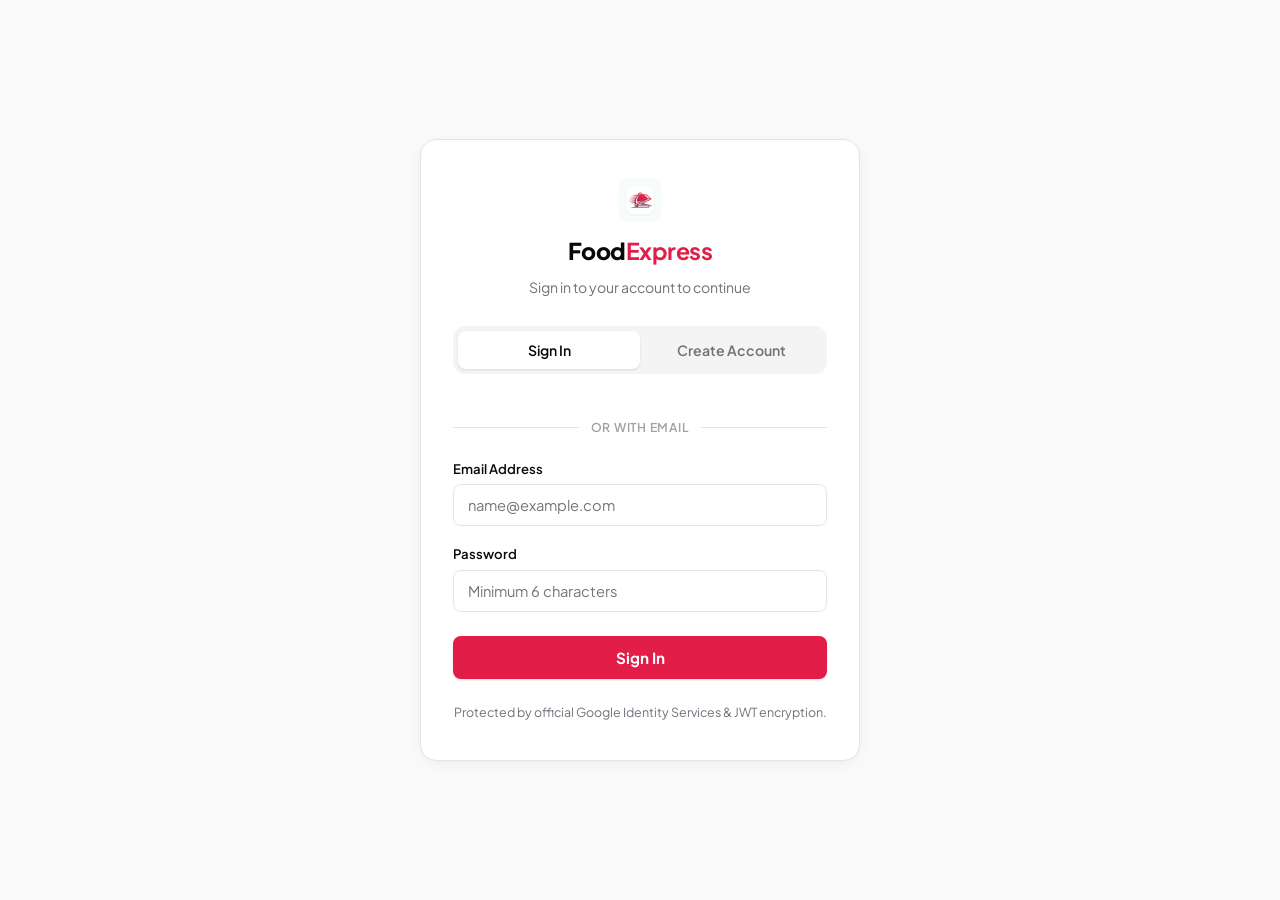
==== commit 1304d6e3: "Implemented google auth" ====
--- a/frontend/index.html
+++ b/frontend/index.html
@@ -1,3 +1,6 @@
+<!-- ============================================================= -->
+<!-- FILE: frontend/index.html                                     -->
+<!-- ============================================================= -->
 <!DOCTYPE html>
 <html lang="en">
 
@@ -15,7 +18,7 @@
     <!-- Official Google Identity Services SDK -->
     <script src="https://accounts.google.com/gsi/client" async defer></script>
 
-    <!-- Link to our CSS stylesheets -->
+    <!-- Centralized Stylesheets -->
     <link rel="stylesheet" href="css/style.css">
     <link rel="stylesheet" href="css/responsive.css">
 </head>
@@ -34,11 +37,11 @@
 
             <!-- Right-side actions: User Account + Cart -->
             <div class="nav-actions">
-                <!-- Dynamically populated by auth.js: shows Sign In OR User Profile Dropdown -->
+                <!-- Dynamically populated by auth.js: shows pure typographic User Profile dropdown -->
                 <div id="auth-nav-container">
-                    <button id="open-auth-btn" class="btn-login">
+                    <a href="login.html" class="btn-login">
                         <span>Sign In</span>
-                    </button>
+                    </a>
                 </div>
 
                 <!-- Minimalist Pill Cart Button with item counter badge -->
@@ -111,7 +114,7 @@
     </main>
 
     <!-- ========================================================= -->
-    <!-- 5. SLIDING CART DRAWER (DOORDASH STYLE)                   -->
+    <!-- 5. SLIDING CART DRAWER                                    -->
     <!-- ========================================================= -->
     <div id="cart-backdrop" class="cart-backdrop hidden"></div>
 
@@ -124,7 +127,7 @@
         <div id="cart-items-container" class="cart-items">
             <div class="empty-cart-state">
                 <p>Your cart is empty.</p>
-                <small>Add some tasty dishes from the menu!</small>
+                <small>Add some tasty dishes from the menu to get started.</small>
             </div>
         </div>
 
@@ -150,43 +153,7 @@
     </aside>
 
     <!-- ========================================================= -->
-    <!-- 6. AUTHENTICATION POPUP MODAL (PURE GOOGLE SSO)           -->
-    <!-- ========================================================= -->
-    <div id="auth-modal" class="modal-backdrop">
-        <div class="modal-dialog sso-modal-dialog">
-            <button id="close-auth-modal-btn" class="modal-close-btn" aria-label="Close">&times;</button>
-
-            <div class="modal-body sso-modal-body">
-                <div class="sso-header">
-                    <h2 class="sso-title">Welcome to FoodExpress</h2>
-                    <p class="sso-subtitle">
-                        Sign in with your verified Google account to track live orders and manage your deliveries.
-                    </p>
-                </div>
-
-                <div id="auth-error-banner" class="auth-error-banner"></div>
-
-                <div class="google-auth-box">
-                    <button type="button" id="google-signin-btn" class="btn-google-sso">
-                        <svg class="google-icon" viewBox="0 0 48 48" width="20" height="20">
-                            <path fill="#EA4335"
-                                d="M24 9.5c3.54 0 6.71 1.22 9.21 3.6l6.85-6.85C35.9 2.38 30.47 0 24 0 14.62 0 6.51 5.38 2.56 13.22l7.98 6.19C12.43 13.72 17.74 9.5 24 9.5z" />
-                            <path fill="#4285F4"
-                                d="M46.98 24.55c0-1.57-.15-3.09-.38-4.55H24v9.02h12.94c-.58 2.96-2.26 5.48-4.78 7.18l7.73 6c4.51-4.18 7.09-10.36 7.09-17.65z" />
-                            <path fill="#FBBC05"
-                                d="M10.53 28.59c-.48-1.45-.76-2.99-.76-4.59s.27-3.14.76-4.59l-7.98-6.19C.92 16.46 0 20.12 0 24c0 3.88.92 7.54 2.56 10.79l7.97-6.2z" />
-                            <path fill="#34A853"
-                                d="M24 48c6.48 0 11.93-2.13 15.89-5.81l-7.73-6c-2.15 1.45-4.92 2.3-8.16 2.3-6.26 0-11.57-4.22-13.47-9.91l-7.98 6.19C6.51 42.62 14.62 48 24 48z" />
-                        </svg>
-                        <span>Continue with Google</span>
-                    </button>
-                </div>
-            </div>
-        </div>
-    </div>
-
-    <!-- ========================================================= -->
-    <!-- 7. JAVASCRIPT LOGIC (In order of dependency!)              -->
+    <!-- 6. JAVASCRIPT CONTROLLERS (In dependency order)            -->
     <!-- ========================================================= -->
     <script src="js/api.js"></script>
     <script src="js/auth.js"></script>
--- a/frontend/css/style.css
+++ b/frontend/css/style.css
@@ -2807,4 +2807,406 @@
     .admin-main-container {
         padding: 0 16px;
     }
+}
+
+/* =============================================================
+   STANDALONE AUTHENTICATION & ONBOARDING PORTAL STYLES
+   Theme: Modern Minimalist Light (Matches Storefront & Checkout)
+   Used by frontend/login.html and frontend/profile-setup.html
+   ============================================================= */
+
+body.auth-page-body {
+    min-height: 100vh;
+    background-color: var(--bg-page, #FAFAFA);
+    color: var(--text-body, #27272A);
+    font-family: var(--font-family, 'Plus Jakarta Sans', system-ui, sans-serif);
+    margin: 0;
+    padding: 0;
+}
+
+.auth-portal-wrapper {
+    min-height: 100vh;
+    display: flex;
+    align-items: center;
+    justify-content: center;
+    padding: 36px 16px;
+    box-sizing: border-box;
+}
+
+.auth-portal-card {
+    width: 100%;
+    max-width: 440px;
+    background: var(--surface, #FFFFFF);
+    border: 1px solid var(--border, #E4E4E7);
+    border-radius: var(--radius-lg, 16px);
+    padding: 38px 32px;
+    box-shadow: 0 4px 20px -2px rgba(0, 0, 0, 0.05), 0 2px 6px -1px rgba(0, 0, 0, 0.02);
+    box-sizing: border-box;
+}
+
+.auth-brand-header {
+    display: flex;
+    flex-direction: column;
+    align-items: center;
+    text-align: center;
+    margin-bottom: 28px;
+}
+
+.auth-brand-logo {
+    width: 44px;
+    height: 44px;
+    border-radius: 10px;
+    object-fit: cover;
+    margin-bottom: 12px;
+}
+
+.auth-brand-title {
+    font-size: 1.45rem;
+    font-weight: 800;
+    letter-spacing: -0.02em;
+    color: var(--text-main, #09090B);
+    margin: 0;
+}
+
+.auth-brand-title strong {
+    color: var(--primary, #E11D48);
+}
+
+.auth-subtitle {
+    font-size: 0.88rem;
+    color: var(--text-muted, #71717A);
+    margin: 8px 0 0;
+    line-height: 1.5;
+}
+
+/* Tab Switcher: Segmented Control (Sign In vs Create Account) */
+.auth-tabs {
+    display: grid;
+    grid-template-columns: 1fr 1fr;
+    background: var(--surface-sunken, #F4F4F5);
+    border: 1px solid var(--border-light, #F4F4F5);
+    padding: 4px;
+    border-radius: var(--radius-md, 12px);
+    margin-bottom: 22px;
+}
+
+.auth-tab-btn {
+    background: transparent;
+    border: none;
+    color: var(--text-muted, #71717A);
+    font-size: 0.88rem;
+    font-weight: 600;
+    padding: 10px 0;
+    border-radius: var(--radius-sm, 8px);
+    cursor: pointer;
+    transition: var(--transition, all 0.2s ease);
+    font-family: inherit;
+}
+
+.auth-tab-btn.active {
+    background: #FFFFFF;
+    color: var(--text-main, #09090B);
+    box-shadow: 0 1px 3px rgba(0, 0, 0, 0.08), 0 1px 2px rgba(0, 0, 0, 0.04);
+}
+
+/* Clean State Visibility */
+.auth-field-hidden {
+    display: none !important;
+}
+
+/* Semantic Divider */
+.auth-divider {
+    display: flex;
+    align-items: center;
+    text-align: center;
+    margin: 22px 0;
+    color: var(--text-faint, #A1A1AA);
+    font-size: 0.76rem;
+    text-transform: uppercase;
+    letter-spacing: 0.06em;
+    font-weight: 600;
+}
+
+.auth-divider::before,
+.auth-divider::after {
+    content: '';
+    flex: 1;
+    border-bottom: 1px solid var(--border, #E4E4E7);
+}
+
+.auth-divider span {
+    padding: 0 12px;
+}
+
+/* Form Inputs */
+.auth-form-group {
+    margin-bottom: 18px;
+    text-align: left;
+}
+
+.auth-form-label {
+    display: block;
+    font-size: 0.82rem;
+    font-weight: 600;
+    color: var(--text-main, #09090B);
+    margin-bottom: 6px;
+}
+
+.auth-input {
+    width: 100%;
+    background: #FFFFFF;
+    border: 1.5px solid var(--border, #E4E4E7);
+    border-radius: var(--radius-sm, 8px);
+    padding: 11px 14px;
+    font-size: 0.92rem;
+    color: var(--text-main, #09090B);
+    outline: none;
+    box-sizing: border-box;
+    transition: var(--transition, all 0.2s ease);
+    font-family: inherit;
+}
+
+.auth-input:focus {
+    border-color: var(--primary, #E11D48);
+    box-shadow: 0 0 0 3px rgba(225, 29, 72, 0.12);
+}
+
+.auth-input[readonly] {
+    background: var(--surface-sunken, #F4F4F5);
+    color: var(--text-muted, #71717A);
+    border-color: var(--border, #E4E4E7);
+    cursor: not-allowed;
+}
+
+/* Primary Action Button */
+.btn-auth-submit {
+    width: 100%;
+    background: var(--primary, #E11D48);
+    color: #FFFFFF;
+    border: none;
+    padding: 12px 18px;
+    border-radius: var(--radius-sm, 8px);
+    font-size: 0.95rem;
+    font-weight: 700;
+    cursor: pointer;
+    transition: var(--transition, all 0.2s ease);
+    margin-top: 6px;
+    font-family: inherit;
+    box-shadow: 0 1px 2px rgba(225, 29, 72, 0.2);
+}
+
+.btn-auth-submit:hover {
+    background: var(--primary-hover, #BE123C);
+    transform: translateY(-1px);
+}
+
+.btn-auth-submit:active {
+    transform: translateY(0);
+}
+
+.btn-auth-submit:disabled {
+    opacity: 0.6;
+    cursor: not-allowed;
+    transform: none;
+}
+
+/* Secondary Cancel Link (Used on profile-setup.html in edit mode) */
+.auth-cancel-link {
+    display: block;
+    text-align: center;
+    margin-top: 14px;
+    font-size: 0.86rem;
+    font-weight: 600;
+    color: var(--text-muted, #71717A);
+    text-decoration: none;
+    transition: var(--transition, all 0.2s ease);
+}
+
+.auth-cancel-link:hover {
+    color: var(--text-main, #09090B);
+}
+
+/* Error Banner */
+.auth-error-banner {
+    display: none;
+    background: var(--primary-subtle, #FFF1F2);
+    border: 1px solid var(--primary-border, #FECDD3);
+    color: var(--primary, #E11D48);
+    font-size: 0.84rem;
+    font-weight: 500;
+    padding: 11px 14px;
+    border-radius: var(--radius-sm, 8px);
+    margin-bottom: 18px;
+    line-height: 1.4;
+}
+
+.auth-error-banner.show {
+    display: block;
+}
+
+/* Footer Note */
+.auth-footer-note {
+    text-align: center;
+    font-size: 0.78rem;
+    color: var(--text-muted, #71717A);
+    margin-top: 24px;
+    line-height: 1.5;
+}
+
+.auth-footer-note p {
+    margin: 0;
+}
+
+/* =============================================================
+   PAYMENT GATEWAY SANDBOX MODAL (Modern Minimalist Light)
+   Matches Storefront & Checkout Design System
+   ============================================================= */
+
+.payment-modal-header {
+    padding: 20px 24px;
+    border-bottom: 1px solid var(--border);
+    display: flex;
+    justify-content: space-between;
+    align-items: center;
+    background: var(--surface);
+}
+
+.payment-modal-tag {
+    font-size: 0.72rem;
+    text-transform: uppercase;
+    letter-spacing: 0.06em;
+    color: var(--text-muted);
+    font-weight: 700;
+    margin-bottom: 3px;
+}
+
+.payment-modal-title {
+    font-size: 1.22rem;
+    font-weight: 800;
+    color: var(--text-main);
+    margin: 0;
+    letter-spacing: -0.01em;
+}
+
+.payment-amount-box {
+    background: var(--surface-sunken);
+    border: 1px solid var(--border-light);
+    border-radius: var(--radius-md);
+    padding: 14px 18px;
+    display: flex;
+    justify-content: space-between;
+    align-items: center;
+    margin-bottom: 18px;
+}
+
+.payment-amount-label {
+    font-size: 0.88rem;
+    color: var(--text-muted);
+    font-weight: 600;
+}
+
+.payment-amount-val {
+    font-size: 1.35rem;
+    font-weight: 800;
+    color: var(--primary);
+}
+
+.payment-form-grid {
+    display: flex;
+    flex-direction: column;
+    gap: 15px;
+}
+
+.payment-field-group {
+    display: flex;
+    flex-direction: column;
+    gap: 6px;
+    text-align: left;
+}
+
+.payment-field-label {
+    font-size: 0.82rem;
+    font-weight: 600;
+    color: var(--text-main);
+}
+
+.payment-input-control {
+    width: 100%;
+    background: var(--surface-sunken);
+    border: 1.5px solid var(--border);
+    border-radius: var(--radius-sm);
+    padding: 11px 14px;
+    font-size: 0.92rem;
+    color: var(--text-main);
+    outline: none;
+    box-sizing: border-box;
+    transition: var(--transition);
+    font-family: inherit;
+}
+
+.payment-input-control:focus {
+    border-color: var(--primary);
+    box-shadow: 0 0 0 3px rgba(225, 29, 72, 0.12);
+}
+
+.payment-input-control.mono {
+    font-family: ui-monospace, SFMono-Regular, Menlo, Monaco, Consolas, monospace;
+    letter-spacing: 1.5px;
+    font-weight: 600;
+}
+
+.payment-input-control[readonly] {
+    cursor: default;
+}
+
+.payment-row-split {
+    display: grid;
+    grid-template-columns: 1fr 1fr;
+    gap: 12px;
+}
+
+.payment-sandbox-notice {
+    background: var(--primary-subtle);
+    border: 1px solid var(--primary-border);
+    color: var(--primary);
+    padding: 11px 14px;
+    border-radius: var(--radius-sm);
+    font-size: 0.82rem;
+    line-height: 1.45;
+    margin-top: 2px;
+}
+
+.payment-sandbox-notice strong {
+    font-weight: 700;
+}
+
+.btn-payment-submit {
+    width: 100%;
+    background: var(--primary);
+    color: #FFFFFF;
+    border: none;
+    padding: 13px 18px;
+    border-radius: var(--radius-sm);
+    font-size: 0.96rem;
+    font-weight: 700;
+    cursor: pointer;
+    transition: var(--transition);
+    margin-top: 6px;
+    font-family: inherit;
+    box-shadow: 0 2px 4px rgba(225, 29, 72, 0.2);
+}
+
+.btn-payment-submit:hover {
+    background: var(--primary-hover);
+    transform: translateY(-1px);
+}
+
+.btn-payment-submit:active {
+    transform: translateY(0);
+}
+
+.btn-payment-submit:disabled {
+    opacity: 0.6;
+    cursor: not-allowed;
+    transform: none;
 }
